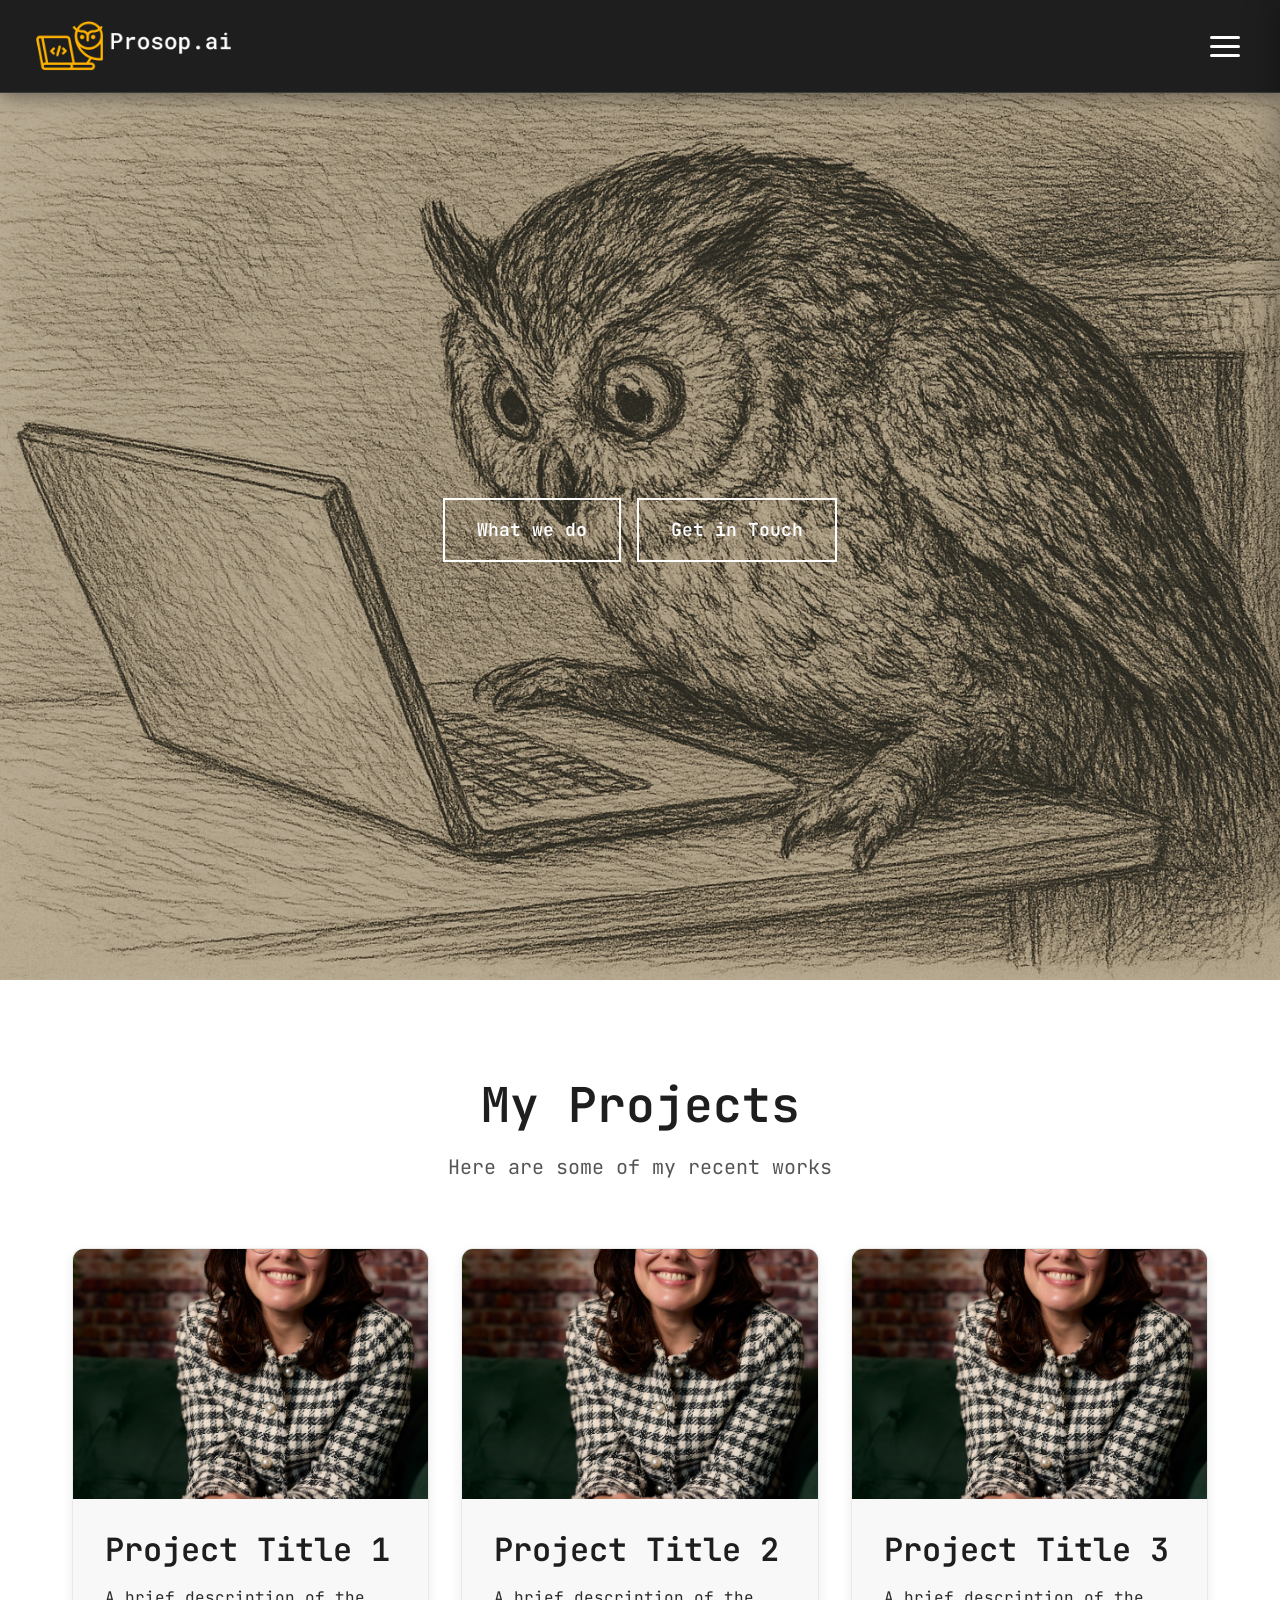
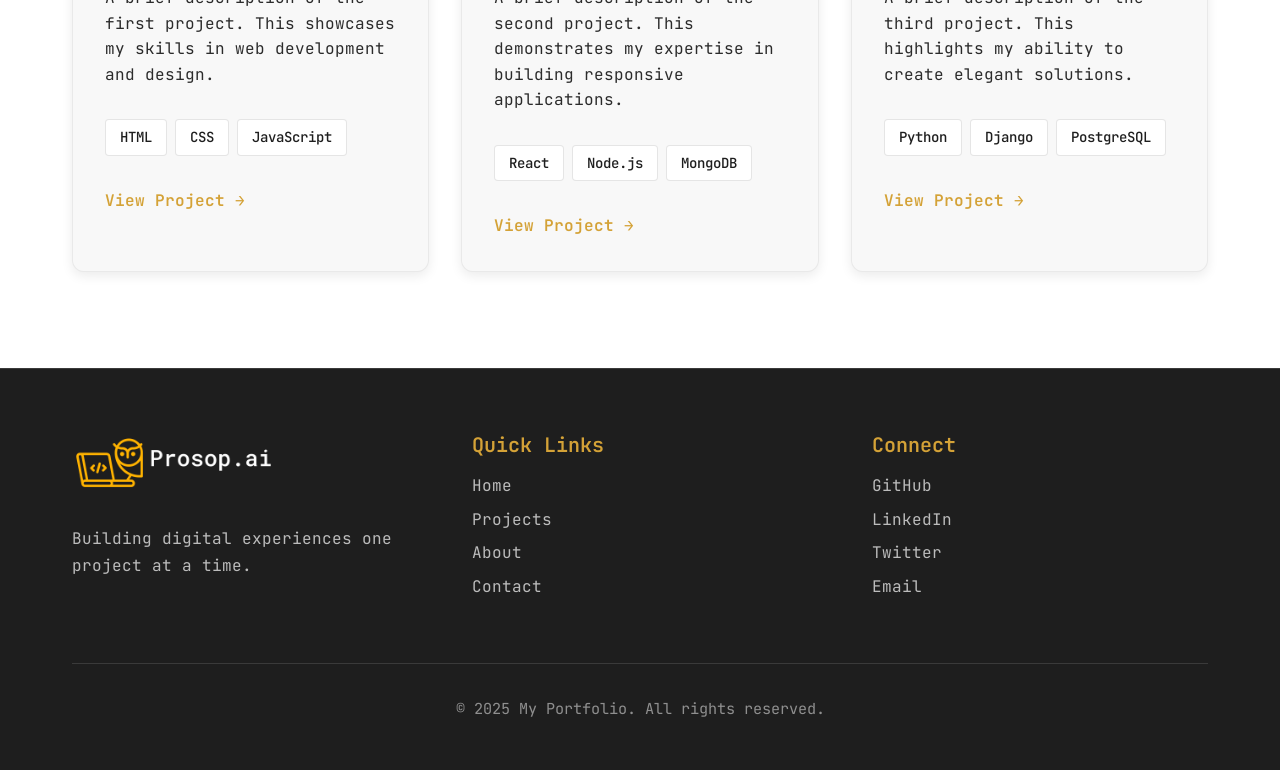
==== index.html @ fd3f1892 "website begins..." ====
<!DOCTYPE html>
<html lang="en">
<head>
    <meta charset="UTF-8">
    <meta name="viewport" content="width=device-width, initial-scale=1.0">
    <meta name="description" content="Portfolio Website">
    <title>My Portfolio</title>
    <link rel="preconnect" href="https://fonts.googleapis.com">
    <link rel="preconnect" href="https://fonts.gstatic.com" crossorigin>
    <link href="https://fonts.googleapis.com/css2?family=JetBrains+Mono:wght@400;500;600;700&display=swap" rel="stylesheet">
    <link rel="stylesheet" href="style.css">
    <link rel="icon" type="image/x-icon" href="images/Favicon Transparent.ico">
    <link rel="icon" type="image/png" href="images/Original Logo Symbol.png">
</head>
<body>
    <!-- Header with Logo and Menu Button -->
    <header class="header">
        <div class="logo">
            <a href="#home">
                <img src="images/cropped_transparent_logo_white_letters.png" alt="Prosop.ai Logo" style="height: 60px; width: auto;">
            </a>
        </div>
        <button class="menu-toggle" id="menuToggle" aria-label="Toggle menu">
            <span class="hamburger"></span>
            <span class="hamburger"></span>
            <span class="hamburger"></span>
        </button>
    </header>

    <!-- Slide-out Menu -->
    <nav class="slide-menu" id="slideMenu">
        <button class="menu-close" id="menuClose" aria-label="Close menu">&times;</button>
        <ul class="menu-links">
            <li><a href="#home">Home</a></li>
            <li><a href="#projects">Projects</a></li>
            <li><a href="#about">About</a></li>
            <li><a href="#contact">Contact</a></li>
        </ul>
    </nav>

    <!-- Menu Overlay -->
    <div class="menu-overlay" id="menuOverlay"></div>

    <!-- Hero Section -->
    <section id="home" class="hero">
        <div class="container">
            <div class="hero-buttons">
                <a href="#projects" class="btn btn-primary">What we do</a>
                <a href="#contact" class="btn btn-secondary">Get in Touch</a>
            </div>
        </div>
    </section>

    <!-- Projects Section -->
    <section id="projects" class="projects">
        <div class="container">
            <h2>My Projects</h2>
            <p class="section-description">Here are some of my recent works</p>
            
            <div class="projects-grid">
                <!-- Project Card 1 -->
                <div class="project-card">
                    <div class="project-image">
                        <img src="images/IMG_0006_2.png" alt="Project 1">
                    </div>
                    <div class="project-info">
                        <h3>Project Title 1</h3>
                        <p>A brief description of the first project. This showcases my skills in web development and design.</p>
                        <div class="project-tags">
                            <span class="tag">HTML</span>
                            <span class="tag">CSS</span>
                            <span class="tag">JavaScript</span>
                        </div>
                        <a href="#" class="project-link">View Project →</a>
                    </div>
                </div>

                <!-- Project Card 2 -->
                <div class="project-card">
                    <div class="project-image">
                        <img src="images/IMG_0006_2.png" alt="Project 2">
                    </div>
                    <div class="project-info">
                        <h3>Project Title 2</h3>
                        <p>A brief description of the second project. This demonstrates my expertise in building responsive applications.</p>
                        <div class="project-tags">
                            <span class="tag">React</span>
                            <span class="tag">Node.js</span>
                            <span class="tag">MongoDB</span>
                        </div>
                        <a href="#" class="project-link">View Project →</a>
                    </div>
                </div>

                <!-- Project Card 3 -->
                <div class="project-card">
                    <div class="project-image">
                        <img src="images/IMG_0006_2.png" alt="Project 3">
                    </div>
                    <div class="project-info">
                        <h3>Project Title 3</h3>
                        <p>A brief description of the third project. This highlights my ability to create elegant solutions.</p>
                        <div class="project-tags">
                            <span class="tag">Python</span>
                            <span class="tag">Django</span>
                            <span class="tag">PostgreSQL</span>
                        </div>
                        <a href="#" class="project-link">View Project →</a>
                    </div>
                </div>
            </div>
        </div>
    </section>

    <!-- Footer -->
    <footer class="footer">
        <div class="container">
            <div class="footer-content">
                <div class="footer-section">
                    <div class="footer-logo">
                        <img src="images/cropped_transparent_logo_white_letters.png" alt="Prosop.ai Logo" style="height: 60px; width: auto; margin-bottom: 1rem;">
                    </div>
                    <p>Building digital experiences one project at a time.</p>
                </div>
                <div class="footer-section">
                    <h4>Quick Links</h4>
                    <ul>
                        <li><a href="#home">Home</a></li>
                        <li><a href="#projects">Projects</a></li>
                        <li><a href="#about">About</a></li>
                        <li><a href="#contact">Contact</a></li>
                    </ul>
                </div>
                <div class="footer-section">
                    <h4>Connect</h4>
                    <ul class="social-links">
                        <li><a href="#">GitHub</a></li>
                        <li><a href="#">LinkedIn</a></li>
                        <li><a href="#">Twitter</a></li>
                        <li><a href="#">Email</a></li>
                    </ul>
                </div>
            </div>
            <div class="footer-bottom">
                <p>&copy; 2025 My Portfolio. All rights reserved.</p>
            </div>
        </div>
    </footer>

    <!-- JavaScript for Menu Toggle -->
    <script>
        const menuToggle = document.getElementById('menuToggle');
        const menuClose = document.getElementById('menuClose');
        const slideMenu = document.getElementById('slideMenu');
        const menuOverlay = document.getElementById('menuOverlay');
        const menuLinks = document.querySelectorAll('.menu-links a');

        function openMenu() {
            slideMenu.classList.add('active');
            menuOverlay.classList.add('active');
            document.body.style.overflow = 'hidden';
        }

        function closeMenu() {
            slideMenu.classList.remove('active');
            menuOverlay.classList.remove('active');
            document.body.style.overflow = '';
        }

        menuToggle.addEventListener('click', openMenu);
        menuClose.addEventListener('click', closeMenu);
        menuOverlay.addEventListener('click', closeMenu);

        // Close menu when clicking on a link
        menuLinks.forEach(link => {
            link.addEventListener('click', closeMenu);
        });

        // Close menu with Escape key
        document.addEventListener('keydown', (e) => {
            if (e.key === 'Escape' && slideMenu.classList.contains('active')) {
                closeMenu();
            }
        });
    </script>
</body>
</html>
---- style.css ----
/* ==========================================
   ROOT VARIABLES & RESET
   ========================================== */

:root {
    /* Color Palette */
    --charcoal: #2B2B2B;
    --charcoal-dark: #1E1E1E;
    --charcoal-light: #3A3A3A;
    --white: #FFFFFF;
    --off-white: #F8F8F8;
    --text-dark: #1A1A1A;
    --yellow-ochre: #D4A237;
    --yellow-ochre-dark: #B8892D;
    --yellow-ochre-light: #E6B84D;
    
    /* Typography */
    --font-primary: 'JetBrains Mono', monospace;
    --font-heading: 'JetBrains Mono', monospace;
    
    /* Spacing */
    --spacing-xs: 0.5rem;
    --spacing-sm: 1rem;
    --spacing-md: 2rem;
    --spacing-lg: 4rem;
    --spacing-xl: 6rem;
    
    /* Border Radius */
    --radius-sm: 4px;
    --radius-md: 8px;
    --radius-lg: 12px;
    
    /* Transitions */
    --transition-fast: 0.2s ease;
    --transition-smooth: 0.3s ease;
}

* {
    margin: 0;
    padding: 0;
    box-sizing: border-box;
}

html {
    scroll-behavior: smooth;
    font-size: 16px;
}

body {
    font-family: var(--font-primary);
    line-height: 1.6;
    color: var(--white);
    background-color: var(--charcoal);
    overflow-x: hidden;
}

/* ==========================================
   TYPOGRAPHY
   ========================================== */

h1, h2, h3, h4, h5, h6 {
    font-family: var(--font-heading);
    font-weight: 600;
    line-height: 1.2;
    margin-bottom: var(--spacing-sm);
}

h1 {
    font-size: clamp(2.5rem, 5vw, 4rem);
    font-weight: 700;
}

h2 {
    font-size: clamp(2rem, 4vw, 3rem);
    font-weight: 600;
}

h3 {
    font-size: clamp(1.5rem, 3vw, 2rem);
}

h4 {
    font-size: 1.25rem;
}

p {
    margin-bottom: var(--spacing-sm);
    font-size: 1.125rem;
    line-height: 1.7;
}

a {
    text-decoration: none;
    color: inherit;
    transition: var(--transition-fast);
}

ul {
    list-style: none;
}

img {
    max-width: 100%;
    height: auto;
    display: block;
}

/* ==========================================
   CONTAINER & LAYOUT
   ========================================== */

.container {
    max-width: 1200px;
    margin: 0 auto;
    padding: 0 var(--spacing-md);
}

/* ==========================================
   HEADER WITH LOGO AND MENU BUTTON
   ========================================== */

.header {
    position: fixed;
    top: 0;
    left: 0;
    right: 0;
    z-index: 1000;
    padding: var(--spacing-sm) var(--spacing-md);
    display: flex;
    justify-content: space-between;
    align-items: center;
    background-color: var(--charcoal-dark);
    backdrop-filter: blur(10px);
    box-shadow: 0 2px 20px rgba(0, 0, 0, 0.5);
    border-bottom: 1px solid var(--charcoal-light);
}

.header .logo {
    display: flex;
    align-items: center;
    z-index: 1001;
}

.header .logo img {
    display: block;
    transition: var(--transition-smooth);
}

.header .logo a:hover img {
    opacity: 0.8;
}

/* ==========================================
   HAMBURGER MENU BUTTON
   ========================================== */

.menu-toggle {
    background: none;
    border: none;
    cursor: pointer;
    padding: 0.5rem;
    z-index: 1001;
    display: flex;
    flex-direction: column;
    gap: 6px;
    transition: var(--transition-smooth);
}

.menu-toggle:hover {
    opacity: 0.7;
}

.hamburger {
    width: 30px;
    height: 3px;
    background-color: var(--white);
    border-radius: 2px;
    transition: var(--transition-smooth);
}

/* ==========================================
   SLIDE-OUT MENU
   ========================================== */

.slide-menu {
    position: fixed;
    top: 0;
    right: -350px;
    width: 350px;
    height: 100vh;
    background-color: var(--charcoal-dark);
    z-index: 2000;
    padding: var(--spacing-lg) var(--spacing-md);
    box-shadow: -5px 0 30px rgba(0, 0, 0, 0.3);
    transition: right 0.4s cubic-bezier(0.68, -0.55, 0.265, 1.55);
    overflow-y: auto;
}

.slide-menu.active {
    right: 0;
}

.menu-close {
    position: absolute;
    top: var(--spacing-sm);
    right: var(--spacing-sm);
    background: none;
    border: none;
    font-size: 3rem;
    color: var(--white);
    cursor: pointer;
    line-height: 1;
    padding: 0.5rem;
    transition: var(--transition-smooth);
}

.menu-close:hover {
    color: var(--yellow-ochre);
    transform: rotate(90deg);
}

.menu-links {
    margin-top: var(--spacing-xl);
    display: flex;
    flex-direction: column;
    gap: var(--spacing-sm);
}

.menu-links li {
    border-bottom: 1px solid var(--charcoal-light);
}

.menu-links li a {
    display: block;
    color: var(--white);
    font-size: 1.5rem;
    font-weight: 500;
    padding: var(--spacing-sm) 0;
    transition: var(--transition-smooth);
    position: relative;
    padding-left: 0;
}

.menu-links li a::before {
    content: '';
    position: absolute;
    left: 0;
    top: 50%;
    transform: translateY(-50%);
    width: 0;
    height: 2px;
    background-color: var(--yellow-ochre);
    transition: var(--transition-smooth);
}

.menu-links li a:hover {
    color: var(--yellow-ochre);
    padding-left: var(--spacing-md);
}

.menu-links li a:hover::before {
    width: var(--spacing-sm);
}

/* ==========================================
   MENU OVERLAY
   ========================================== */

.menu-overlay {
    position: fixed;
    top: 0;
    left: 0;
    width: 100%;
    height: 100%;
    background-color: rgba(0, 0, 0, 0.7);
    z-index: 1500;
    opacity: 0;
    visibility: hidden;
    transition: opacity 0.3s ease, visibility 0.3s ease;
}

.menu-overlay.active {
    opacity: 1;
    visibility: visible;
}

/* ==========================================
   HERO SECTION - WITH OWL BACKGROUND
   ========================================== */

.hero {
    min-height: 100vh;
    display: flex;
    align-items: center;
    justify-content: center;
    background-color: #f5f5f5;
    background-image: url('images/Owl_by_laptop.png');
    background-size: cover;
    background-position: center;
    background-repeat: no-repeat;
    padding: var(--spacing-xl) 0;
    margin-top: 80px;
    position: relative;
}

.hero::before {
    content: '';
    position: absolute;
    top: 0;
    left: 0;
    right: 0;
    bottom: 0;
    background: rgba(0, 0, 0, 0.2);
    pointer-events: none;
}

.hero-buttons {
    display: flex;
    gap: var(--spacing-sm);
    justify-content: center;
    flex-wrap: wrap;
    position: relative;
    z-index: 1;
    animation: fadeInUp 0.8s ease-out 0.4s backwards;
}

/* ==========================================
   BUTTONS
   ========================================== */

.btn {
    display: inline-block;
    padding: 1rem 2rem;
    font-size: 1.125rem;
    font-weight: 600;
    border-radius: 0;
    transition: var(--transition-smooth);
    cursor: pointer;
    border: 2px solid transparent;
    text-align: center;
}

.btn-primary {
    background-color: transparent;
    color: var(--white);
    border-color: var(--white);
}

.btn-primary:hover {
    background-color: var(--white);
    color: var(--charcoal-dark);
    transform: translateY(-2px);
    box-shadow: 0 8px 20px rgba(255, 255, 255, 0.2);
}

.btn-secondary {
    background-color: transparent;
    color: var(--white);
    border-color: var(--white);
}

.btn-secondary:hover {
    background-color: var(--white);
    color: var(--charcoal-dark);
    transform: translateY(-2px);
    box-shadow: 0 8px 20px rgba(255, 255, 255, 0.2);
}

/* ==========================================
   PROJECTS SECTION - WHITE THEME
   ========================================== */

.projects {
    background-color: var(--white);
    padding: var(--spacing-xl) 0;
    color: var(--text-dark);
}

.projects h2 {
    text-align: center;
    color: var(--charcoal-dark);
    margin-bottom: var(--spacing-sm);
}

.section-description {
    text-align: center;
    color: var(--charcoal);
    font-size: 1.25rem;
    margin-bottom: var(--spacing-lg);
    opacity: 0.8;
}

.projects-grid {
    display: grid;
    grid-template-columns: repeat(auto-fit, minmax(320px, 1fr));
    gap: var(--spacing-md);
    margin-top: var(--spacing-lg);
}

.project-card {
    background-color: var(--off-white);
    border-radius: var(--radius-lg);
    overflow: hidden;
    transition: var(--transition-smooth);
    border: 1px solid rgba(0, 0, 0, 0.06);
    box-shadow: 0 4px 12px rgba(0, 0, 0, 0.08);
}

.project-card:hover {
    transform: translateY(-8px);
    box-shadow: 0 12px 30px rgba(0, 0, 0, 0.15);
    border-color: var(--yellow-ochre);
}

.project-image {
    width: 100%;
    height: 250px;
    overflow: hidden;
    background-color: var(--charcoal-light);
    position: relative;
}

.project-image img {
    width: 100%;
    height: 100%;
    object-fit: cover;
    transition: var(--transition-smooth);
}

.project-card:hover .project-image img {
    transform: scale(1.05);
}

.project-info {
    padding: var(--spacing-md);
}

.project-info h3 {
    color: var(--charcoal-dark);
    margin-bottom: var(--spacing-sm);
}

.project-info p {
    color: var(--charcoal);
    font-size: 1rem;
    line-height: 1.6;
    margin-bottom: var(--spacing-md);
}

.project-tags {
    display: flex;
    flex-wrap: wrap;
    gap: var(--spacing-xs);
    margin-bottom: var(--spacing-md);
}

.tag {
    background-color: var(--white);
    color: var(--charcoal-dark);
    padding: 0.375rem 0.875rem;
    border-radius: var(--radius-sm);
    font-size: 0.875rem;
    font-weight: 500;
    border: 1px solid rgba(0, 0, 0, 0.1);
    transition: var(--transition-fast);
}

.tag:hover {
    background-color: var(--yellow-ochre);
    color: var(--white);
    border-color: var(--yellow-ochre);
}

.project-link {
    color: var(--yellow-ochre);
    font-weight: 600;
    font-size: 1rem;
    transition: var(--transition-fast);
    display: inline-block;
}

.project-link:hover {
    color: var(--yellow-ochre-dark);
    transform: translateX(4px);
}

/* ==========================================
   FOOTER - DARK THEME
   ========================================== */

.footer {
    background-color: var(--charcoal-dark);
    color: var(--white);
    padding: var(--spacing-lg) 0 var(--spacing-md);
    border-top: 1px solid var(--charcoal-light);
}

.footer-content {
    display: grid;
    grid-template-columns: repeat(auto-fit, minmax(250px, 1fr));
    gap: var(--spacing-lg);
    margin-bottom: var(--spacing-lg);
}

.footer-section h4 {
    color: var(--yellow-ochre);
    margin-bottom: var(--spacing-sm);
    font-size: 1.25rem;
}

.footer-section p {
    color: rgba(255, 255, 255, 0.7);
    font-size: 1rem;
}

.footer-section ul {
    display: flex;
    flex-direction: column;
    gap: var(--spacing-xs);
}

.footer-section ul li a {
    color: rgba(255, 255, 255, 0.7);
    transition: var(--transition-fast);
    display: inline-block;
}

.footer-section ul li a:hover {
    color: var(--yellow-ochre);
    transform: translateX(4px);
}

.social-links {
    display: flex;
    flex-direction: row;
    gap: var(--spacing-sm);
}

.footer-bottom {
    text-align: center;
    padding-top: var(--spacing-md);
    border-top: 1px solid var(--charcoal-light);
}

.footer-bottom p {
    color: rgba(255, 255, 255, 0.5);
    font-size: 0.95rem;
}

/* ==========================================
   ANIMATIONS
   ========================================== */

@keyframes fadeInUp {
    from {
        opacity: 0;
        transform: translateY(30px);
    }
    to {
        opacity: 1;
        transform: translateY(0);
    }
}

/* ==========================================
   RESPONSIVE DESIGN
   ========================================== */

@media (max-width: 768px) {
    :root {
        --spacing-lg: 3rem;
        --spacing-xl: 4rem;
    }
    
    .header .logo img {
        height: 50px !important;
    }
    
    .slide-menu {
        width: 280px;
        right: -280px;
    }
    
    .menu-links li a {
        font-size: 1.25rem;
    }
    
    .hero {
        margin-top: 80px;
        min-height: calc(100vh - 80px);
        background-size: cover;
    }
    
    .hero-buttons {
        flex-direction: column;
        align-items: center;
    }
    
    .btn {
        width: 100%;
        max-width: 300px;
    }
    
    .projects-grid {
        grid-template-columns: 1fr;
    }
    
    .footer-content {
        grid-template-columns: 1fr;
        text-align: center;
    }
    
    .footer-section ul {
        align-items: center;
    }
    
    .social-links {
        justify-content: center;
    }
}

@media (max-width: 480px) {
    html {
        font-size: 14px;
    }
    
    .container {
        padding: 0 var(--spacing-sm);
    }

    .header .logo img {
        height: 45px !important;
    }

    .slide-menu {
        width: 100%;
        right: -100%;
    }
    
    .project-image {
        height: 200px;
    }
}

/* ==========================================
   UTILITY CLASSES
   ========================================== */

/* Dark Background Sections */
.dark-section {
    background-color: var(--charcoal);
    color: var(--white);
}

/* Light Background Sections */
.light-section {
    background-color: var(--white);
    color: var(--text-dark);
}

/* Accent Text */
.accent-text {
    color: var(--yellow-ochre);
}

/* Logo Styling Helper Classes */
.logo-dark-bg {
    /* Use with: images/Transparent Logo_light_grey_letters.png */
    filter: brightness(1);
}

.logo-light-bg {
    /* Use with: images/Transparent Logo_black_letters.png */
    filter: brightness(1);
}

/* Footer Logo Styling */
.footer-logo {
    display: flex;
    justify-content: flex-start;
    margin-bottom: var(--spacing-sm);
}

.footer-logo img {
    transition: var(--transition-smooth);
}

.footer-logo img:hover {
    opacity: 0.8;
}

/* Hero Logo Styling */
.hero-logo {
    display: flex;
    justify-content: center;
    animation: fadeInDown 1s ease-out;
}

@keyframes fadeInDown {
    from {
        opacity: 0;
        transform: translateY(-20px);
    }
    to {
        opacity: 1;
        transform: translateY(0);
    }
}
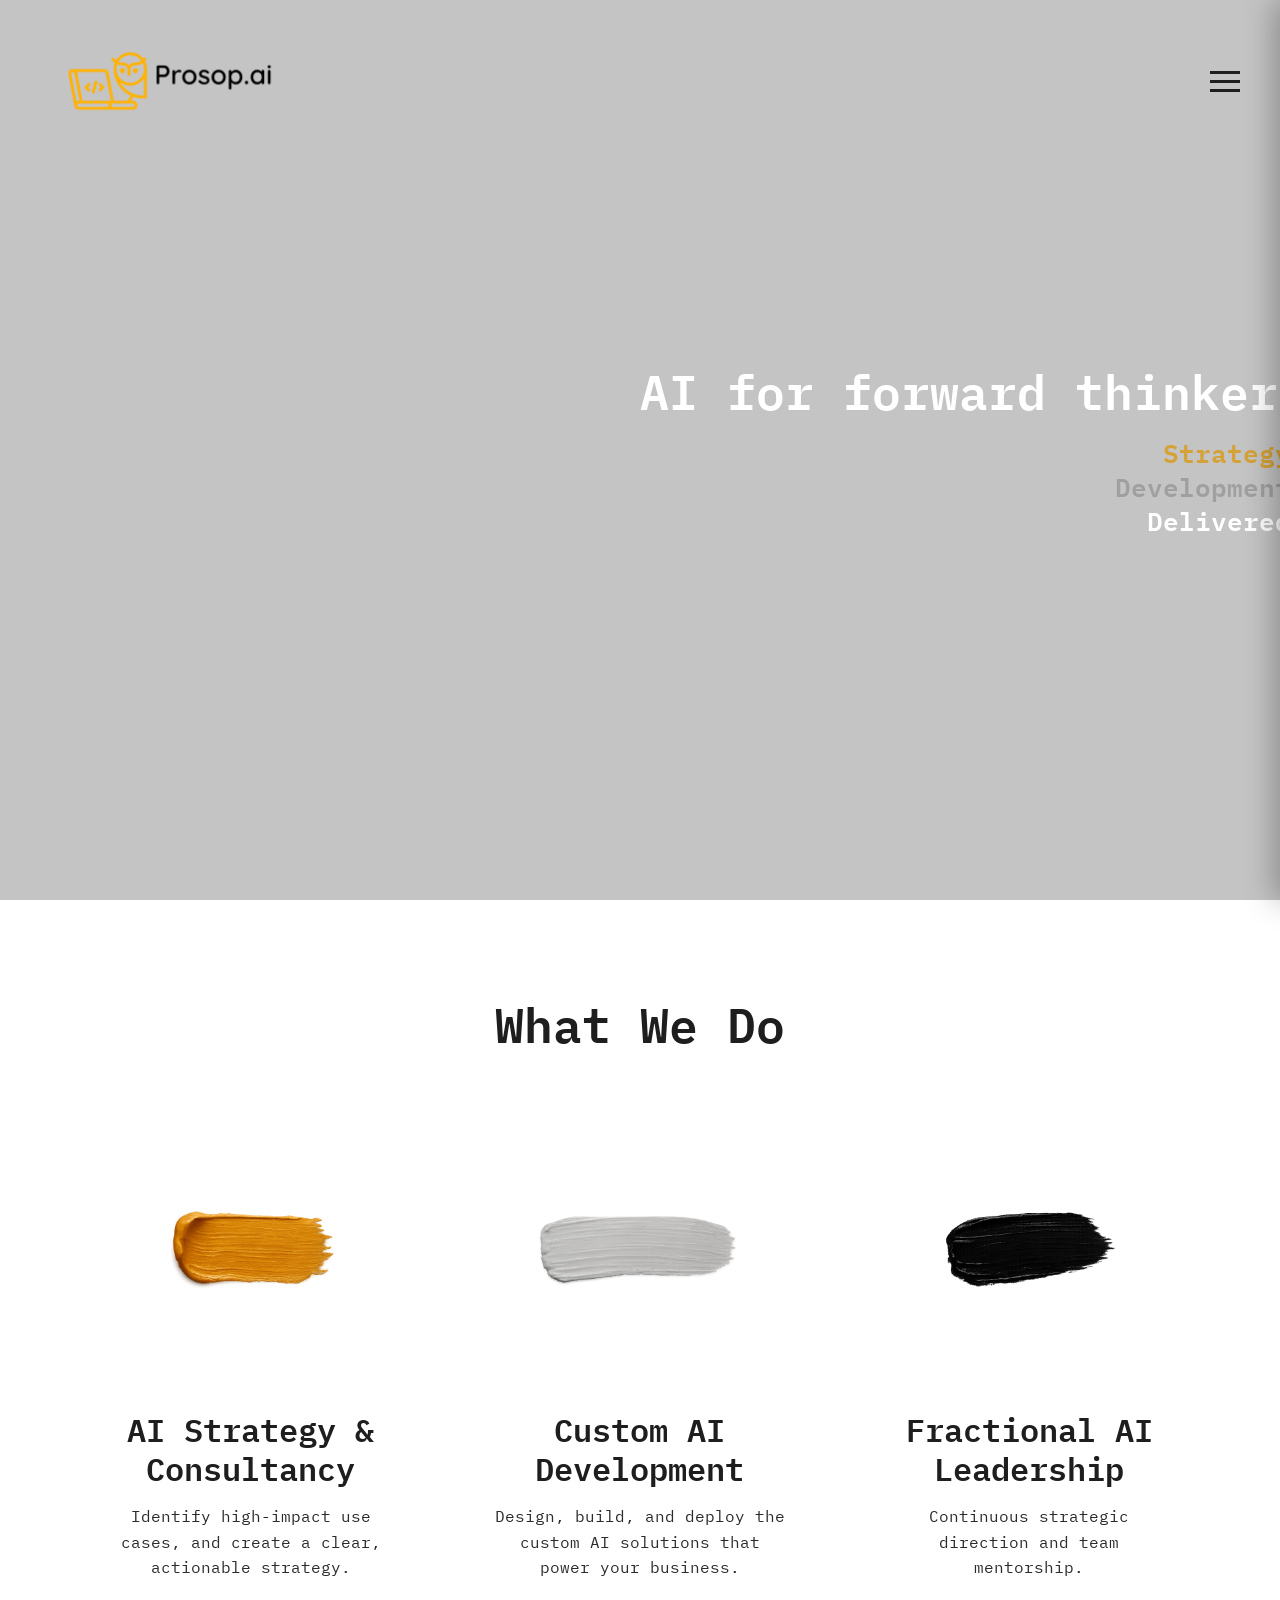
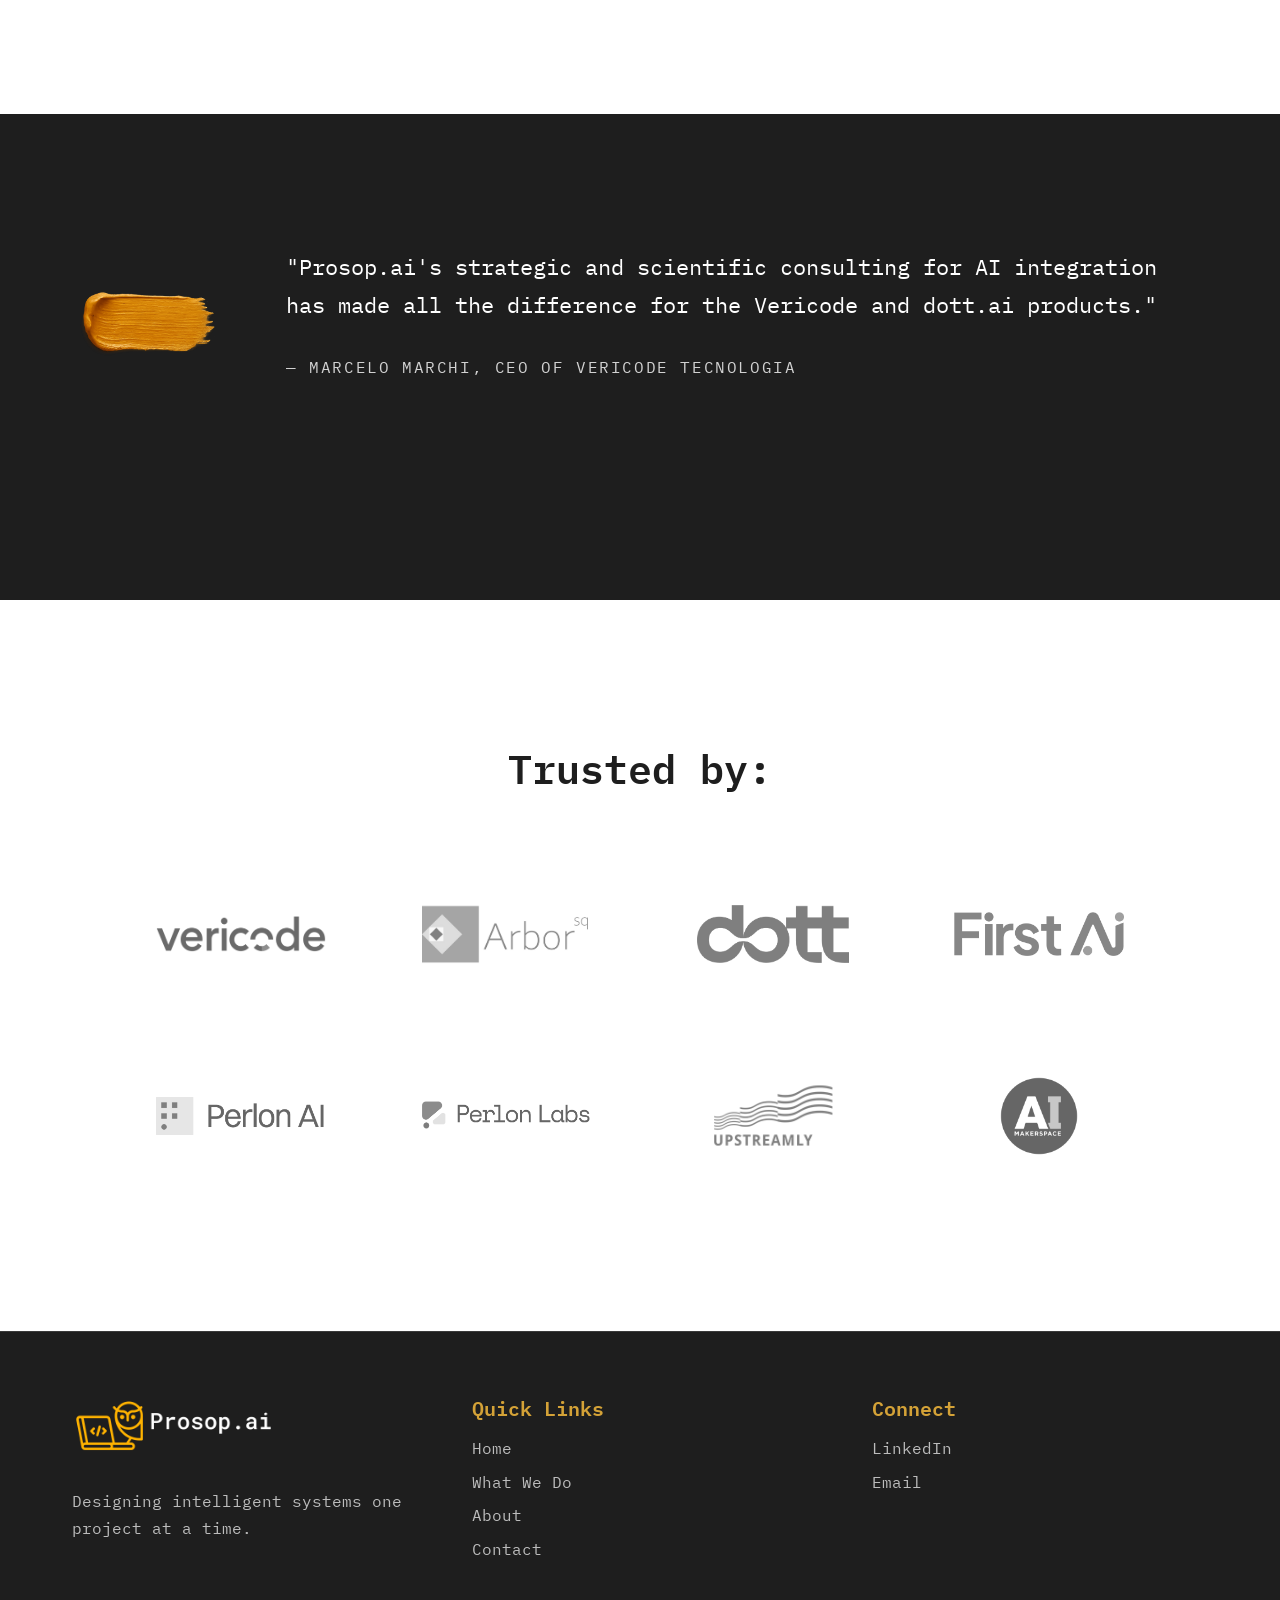
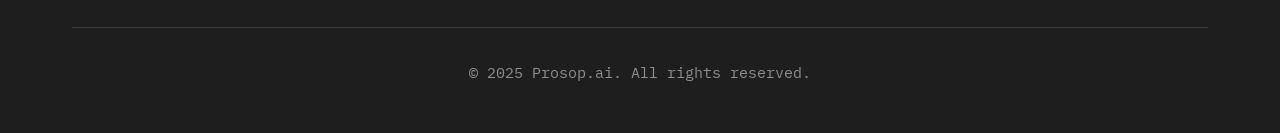
==== commit 2e10ba2a: "initial version" ====
--- a/index.html
+++ b/index.html
@@ -3,11 +3,11 @@
 <head>
     <meta charset="UTF-8">
     <meta name="viewport" content="width=device-width, initial-scale=1.0">
-    <meta name="description" content="Portfolio Website">
-    <title>My Portfolio</title>
+    <meta name="description" content="Prosop.ai - AI Strategy, Custom Development & Fractional Leadership for Forward-Thinking Businesses">
+    <title>Prosop.ai - AI Consultancy & Custom Development</title>
     <link rel="preconnect" href="https://fonts.googleapis.com">
     <link rel="preconnect" href="https://fonts.gstatic.com" crossorigin>
-    <link href="https://fonts.googleapis.com/css2?family=JetBrains+Mono:wght@400;500;600;700&display=swap" rel="stylesheet">
+    <link href="https://fonts.googleapis.com/css2?family=IBM+Plex+Mono:wght@400;500;600;700&display=swap" rel="stylesheet">
     <link rel="stylesheet" href="style.css">
     <link rel="icon" type="image/x-icon" href="images/Favicon Transparent.ico">
     <link rel="icon" type="image/png" href="images/Original Logo Symbol.png">
@@ -17,7 +17,7 @@
     <header class="header">
         <div class="logo">
             <a href="#home">
-                <img src="images/cropped_transparent_logo_white_letters.png" alt="Prosop.ai Logo" style="height: 60px; width: auto;">
+                <img src="images/Transparent Logo_black_letters.png" alt="Prosop.ai Logo" style="height: 130px; width: auto;">
             </a>
         </div>
         <button class="menu-toggle" id="menuToggle" aria-label="Toggle menu">
@@ -32,8 +32,8 @@
         <button class="menu-close" id="menuClose" aria-label="Close menu">&times;</button>
         <ul class="menu-links">
             <li><a href="#home">Home</a></li>
-            <li><a href="#projects">Projects</a></li>
-            <li><a href="#about">About</a></li>
+            <li><a href="#projects">What We Do</a></li>
+            <li><a href="about.html">About</a></li>
             <li><a href="#contact">Contact</a></li>
         </ul>
     </nav>
@@ -43,10 +43,14 @@
 
     <!-- Hero Section -->
     <section id="home" class="hero">
-        <div class="container">
-            <div class="hero-buttons">
-                <a href="#projects" class="btn btn-primary">What we do</a>
-                <a href="#contact" class="btn btn-secondary">Get in Touch</a>
+        <video class="hero-video" autoplay muted loop playsinline>
+            <source src="images/Owl_Programs_on_Laptop_Flies_Away_cropped.mp4" type="video/mp4">
+            Your browser does not support the video tag.
+        </video>
+        <div class="container">
+            <div class="hero-value-prop">
+                <h1>AI for forward thinkers</h1>
+                <p class="hero-subtitle"><span class="subtitle-strategy">Strategy.</span> <span class="subtitle-development">Development.</span> <span class="subtitle-delivered">Delivered.</span></p>
             </div>
         </div>
     </section>
@@ -54,59 +58,86 @@
     <!-- Projects Section -->
     <section id="projects" class="projects">
         <div class="container">
-            <h2>My Projects</h2>
-            <p class="section-description">Here are some of my recent works</p>
+            <h2>What We Do</h2>
             
             <div class="projects-grid">
-                <!-- Project Card 1 -->
-                <div class="project-card">
+                <!-- Project Item 1 -->
+                <a href="strategy.html" class="project-item">
                     <div class="project-image">
-                        <img src="images/IMG_0006_2.png" alt="Project 1">
+                        <img src="images/yellow_ochre.png" alt="AI Consultancy">
                     </div>
                     <div class="project-info">
-                        <h3>Project Title 1</h3>
-                        <p>A brief description of the first project. This showcases my skills in web development and design.</p>
-                        <div class="project-tags">
-                            <span class="tag">HTML</span>
-                            <span class="tag">CSS</span>
-                            <span class="tag">JavaScript</span>
-                        </div>
-                        <a href="#" class="project-link">View Project →</a>
-                    </div>
-                </div>
-
-                <!-- Project Card 2 -->
-                <div class="project-card">
+                        <h3>AI Strategy & Consultancy</h3>
+                        <p>Identify high-impact use cases, and create a clear, actionable strategy.</p>
+                    </div>
+                </a>
+
+                <!-- Project Item 2 -->
+                <a href="#" class="project-item">
                     <div class="project-image">
-                        <img src="images/IMG_0006_2.png" alt="Project 2">
+                        <img src="images/grey.png" alt="AI Development">
                     </div>
                     <div class="project-info">
-                        <h3>Project Title 2</h3>
-                        <p>A brief description of the second project. This demonstrates my expertise in building responsive applications.</p>
-                        <div class="project-tags">
-                            <span class="tag">React</span>
-                            <span class="tag">Node.js</span>
-                            <span class="tag">MongoDB</span>
-                        </div>
-                        <a href="#" class="project-link">View Project →</a>
-                    </div>
-                </div>
-
-                <!-- Project Card 3 -->
-                <div class="project-card">
+                        <h3>Custom AI Development</h3>
+                        <p>Design, build, and deploy the custom AI solutions that power your business.</p>
+                    </div>
+                </a>
+
+                <!-- Project Item 3 -->
+                <a href="#" class="project-item">
                     <div class="project-image">
-                        <img src="images/IMG_0006_2.png" alt="Project 3">
+                        <img src="images/black.png" alt="AI Leadership">
                     </div>
                     <div class="project-info">
-                        <h3>Project Title 3</h3>
-                        <p>A brief description of the third project. This highlights my ability to create elegant solutions.</p>
-                        <div class="project-tags">
-                            <span class="tag">Python</span>
-                            <span class="tag">Django</span>
-                            <span class="tag">PostgreSQL</span>
-                        </div>
-                        <a href="#" class="project-link">View Project →</a>
-                    </div>
+                        <h3>Fractional AI Leadership</h3>
+                        <p>Continuous strategic direction and team mentorship.</p>
+                    </div>
+                </a>
+
+            </div>
+        </div>
+    </section>
+
+    <!-- Testimonial Section -->
+    <section id="testimonial" class="testimonial">
+        <div class="container">
+            <blockquote class="testimonial-quote">
+                <div class="testimonial-content">
+                    <p>"Prosop.ai's strategic and scientific consulting for AI integration has made all the difference for the Vericode and dott.ai products."</p>
+                    <cite class="testimonial-author">— Marcelo Marchi, CEO of Vericode Tecnologia</cite>
+                </div>
+            </blockquote>
+        </div>
+    </section>
+
+    <!-- Trusted By Section -->
+    <section id="trusted-by" class="trusted-by">
+        <div class="container">
+            <h2>Trusted by:</h2>
+            <div class="trusted-logos">
+                <div class="logo-item">
+                    <img src="images/logo_vericode.png" alt="Vericode">
+                </div>
+                <div class="logo-item">
+                    <img src="images/logo_arborsquare.jpg" alt="Arbor Square">
+                </div>
+                <div class="logo-item">
+                    <img src="images/logo_dott.png" alt="Dott">
+                </div>
+                <div class="logo-item">
+                    <img src="images/logo_firstai.png" alt="First AI">
+                </div>
+                <div class="logo-item">
+                    <img src="images/logo_perlonai.png" alt="Perlon AI">
+                </div>
+                <div class="logo-item">
+                    <img src="images/logo_perlonlabs.png" alt="Perlon Labs">
+                </div>
+                <div class="logo-item">
+                    <img src="images/logo_upstreamly.png" alt="Upstreamly">
+                </div>
+                <div class="logo-item">
+                    <img src="images/logo_aimakerspace.png" alt="AI Makerspace">
                 </div>
             </div>
         </div>
@@ -120,29 +151,27 @@
                     <div class="footer-logo">
                         <img src="images/cropped_transparent_logo_white_letters.png" alt="Prosop.ai Logo" style="height: 60px; width: auto; margin-bottom: 1rem;">
                     </div>
-                    <p>Building digital experiences one project at a time.</p>
+                    <p>Designing intelligent systems one project at a time.</p>
                 </div>
                 <div class="footer-section">
                     <h4>Quick Links</h4>
                     <ul>
                         <li><a href="#home">Home</a></li>
-                        <li><a href="#projects">Projects</a></li>
-                        <li><a href="#about">About</a></li>
+                        <li><a href="#projects">What We Do</a></li>
+                        <li><a href="about.html">About</a></li>
                         <li><a href="#contact">Contact</a></li>
                     </ul>
                 </div>
                 <div class="footer-section">
                     <h4>Connect</h4>
                     <ul class="social-links">
-                        <li><a href="#">GitHub</a></li>
                         <li><a href="#">LinkedIn</a></li>
-                        <li><a href="#">Twitter</a></li>
                         <li><a href="#">Email</a></li>
                     </ul>
                 </div>
             </div>
             <div class="footer-bottom">
-                <p>&copy; 2025 My Portfolio. All rights reserved.</p>
+                <p>&copy; 2025 Prosop.ai. All rights reserved.</p>
             </div>
         </div>
     </footer>
--- a/style.css
+++ b/style.css
@@ -15,8 +15,8 @@
     --yellow-ochre-light: #E6B84D;
     
     /* Typography */
-    --font-primary: 'JetBrains Mono', monospace;
-    --font-heading: 'JetBrains Mono', monospace;
+    --font-primary: 'IBM Plex Mono', monospace;
+    --font-heading: 'IBM Plex Mono', monospace;
     
     /* Spacing */
     --spacing-xs: 0.5rem;
@@ -129,10 +129,7 @@
     display: flex;
     justify-content: space-between;
     align-items: center;
-    background-color: var(--charcoal-dark);
-    backdrop-filter: blur(10px);
-    box-shadow: 0 2px 20px rgba(0, 0, 0, 0.5);
-    border-bottom: 1px solid var(--charcoal-light);
+    background-color: transparent;
 }
 
 .header .logo {
@@ -173,8 +170,8 @@
 .hamburger {
     width: 30px;
     height: 3px;
-    background-color: var(--white);
-    border-radius: 2px;
+    background-color: var(--charcoal-dark);
+    border-radius: 0;
     transition: var(--transition-smooth);
 }
 
@@ -285,7 +282,7 @@
 }
 
 /* ==========================================
-   HERO SECTION - WITH OWL BACKGROUND
+   HERO SECTION - WITH OWL VIDEO BACKGROUND
    ========================================== */
 
 .hero {
@@ -294,13 +291,50 @@
     align-items: center;
     justify-content: center;
     background-color: #f5f5f5;
-    background-image: url('images/Owl_by_laptop.png');
-    background-size: cover;
-    background-position: center;
-    background-repeat: no-repeat;
     padding: var(--spacing-xl) 0;
-    margin-top: 80px;
+    margin-top: 0;
     position: relative;
+    overflow: hidden;
+}
+
+.hero-video {
+    position: absolute;
+    top: 50%;
+    left: 50%;
+    min-width: 100%;
+    min-height: 100%;
+    width: auto;
+    height: auto;
+    transform: translate(-50%, -50%);
+    z-index: 0;
+    object-fit: cover;
+}
+
+/* Cropped Video Hero Variant - For Strategy Page */
+.hero-cropped {
+    min-height: 60vh;
+}
+
+.hero-video-wrapper {
+    position: absolute;
+    top: 0;
+    left: 0;
+    width: 100%;
+    height: 100%;
+    overflow: hidden;
+}
+
+.hero-video-cropped {
+    position: absolute;
+    top: 50%;
+    left: 50%;
+    min-width: 100%;
+    min-height: 166.67%; /* 100% / 0.6 to compensate for showing only 60% */
+    width: auto;
+    height: auto;
+    transform: translate(-50%, -50%);
+    z-index: 0;
+    object-fit: cover;
 }
 
 .hero::before {
@@ -312,6 +346,12 @@
     bottom: 0;
     background: rgba(0, 0, 0, 0.2);
     pointer-events: none;
+    z-index: 1;
+}
+
+.hero .container {
+    position: relative;
+    z-index: 2;
 }
 
 .hero-buttons {
@@ -324,6 +364,42 @@
     animation: fadeInUp 0.8s ease-out 0.4s backwards;
 }
 
+.hero-value-prop {
+    display: flex;
+    flex-direction: column;
+    gap: var(--spacing-sm);
+    justify-content: center;
+    align-items: flex-end;
+    position: relative;
+    z-index: 1;
+    animation: fadeInUp 0.8s ease-out 0.4s backwards;
+    margin-left: 50%;
+    max-width: 900px;
+    width: 100%;
+}
+
+.hero-value-prop h1 {
+    font-family: var(--font-primary);
+    color: var(--white);
+    font-weight: 600;
+    font-size: clamp(2rem, 4vw, 3rem);
+    margin-bottom: 0;
+    text-align: right;
+    white-space: nowrap;
+}
+
+.hero-value-prop .hero-subtitle {
+    font-family: var(--font-primary);
+    color: var(--white);
+    font-weight: 600;
+    font-size: clamp(1.125rem, 2.25vw, 1.625rem);
+    margin-bottom: 0;
+    text-align: right;
+    white-space: normal;
+    max-width: 230px;
+    line-height: 1.3;
+}
+
 /* ==========================================
    BUTTONS
    ========================================== */
@@ -382,6 +458,15 @@
     margin-bottom: var(--spacing-sm);
 }
 
+.section-subtitle {
+    text-align: center;
+    color: var(--charcoal-medium);
+    font-size: 1.2rem;
+    margin-top: 0;
+    margin-bottom: 7.2rem;
+    font-weight: 400;
+}
+
 .section-description {
     text-align: center;
     color: var(--charcoal);
@@ -397,42 +482,48 @@
     margin-top: var(--spacing-lg);
 }
 
-.project-card {
-    background-color: var(--off-white);
-    border-radius: var(--radius-lg);
+.project-item {
+    background-color: transparent;
     overflow: hidden;
     transition: var(--transition-smooth);
-    border: 1px solid rgba(0, 0, 0, 0.06);
-    box-shadow: 0 4px 12px rgba(0, 0, 0, 0.08);
-}
-
-.project-card:hover {
+    aspect-ratio: 1 / 1.4;
+    display: flex;
+    flex-direction: column;
+    cursor: pointer;
+    text-decoration: none;
+}
+
+.project-item:hover {
     transform: translateY(-8px);
-    box-shadow: 0 12px 30px rgba(0, 0, 0, 0.15);
-    border-color: var(--yellow-ochre);
 }
 
 .project-image {
     width: 100%;
-    height: 250px;
+    flex: 1.5;
     overflow: hidden;
-    background-color: var(--charcoal-light);
+    background-color: transparent;
     position: relative;
 }
 
 .project-image img {
     width: 100%;
     height: 100%;
-    object-fit: cover;
-    transition: var(--transition-smooth);
-}
-
-.project-card:hover .project-image img {
-    transform: scale(1.05);
+    object-fit: contain;
+    transform: scale(0.7);
+    transition: var(--transition-smooth);
+}
+
+.project-item:hover .project-image img {
+    transform: scale(0.75);
+    opacity: 0.9;
 }
 
 .project-info {
     padding: var(--spacing-md);
+    flex: 1;
+    display: flex;
+    flex-direction: column;
+    text-align: center;
 }
 
 .project-info h3 {
@@ -444,44 +535,271 @@
     color: var(--charcoal);
     font-size: 1rem;
     line-height: 1.6;
+    margin-bottom: 0;
+}
+
+/* ==========================================
+   VALUES SECTION - WITHIN PROJECTS
+   ========================================== */
+
+.values-section {
+    margin-top: var(--spacing-xl);
+    padding-top: var(--spacing-xl);
+    border-top: 2px solid rgba(43, 43, 43, 0.1);
+}
+
+.values-title {
+    text-align: center;
+    color: var(--charcoal-dark);
+    font-size: clamp(1.75rem, 3.5vw, 2.5rem);
+    margin-bottom: var(--spacing-lg);
+    font-weight: 600;
+}
+
+.values-grid {
+    display: grid;
+    grid-template-columns: repeat(auto-fit, minmax(280px, 1fr));
+    gap: var(--spacing-lg);
+    margin-top: var(--spacing-md);
+}
+
+.value-item {
+    display: flex;
+    flex-direction: column;
+    align-items: center;
+    text-align: center;
+    padding: var(--spacing-md);
+    transition: var(--transition-smooth);
+}
+
+.value-icon {
+    width: 80px;
+    height: 80px;
+    display: flex;
+    align-items: center;
+    justify-content: center;
     margin-bottom: var(--spacing-md);
-}
-
-.project-tags {
-    display: flex;
-    flex-wrap: wrap;
-    gap: var(--spacing-xs);
+    transition: var(--transition-smooth);
+}
+
+.value-icon svg {
+    width: 100%;
+    height: 100%;
+}
+
+.value-item:hover .value-icon {
+    transform: translateY(-5px);
+}
+
+.value-heading {
+    color: var(--charcoal-dark);
+    font-size: 1.375rem;
+    margin-bottom: var(--spacing-sm);
+    font-weight: 600;
+}
+
+.value-description {
+    color: var(--charcoal);
+    font-size: 1rem;
+    line-height: 1.7;
+    max-width: 400px;
+    margin: 0;
+}
+
+/* ==========================================
+   TESTIMONIAL SECTION - BLACK THEME
+   ========================================== */
+
+.testimonial {
+    background-color: var(--charcoal-dark);
+    padding: calc(var(--spacing-xl) * 1.4) 0 calc(var(--spacing-xl) * 2.1) 0;
+    color: var(--white);
+    position: relative;
+}
+
+.testimonial-quote {
+    max-width: 1200px;
+    margin: 0 auto;
+    text-align: left;
+    display: flex;
+    gap: var(--spacing-lg);
+    align-items: flex-start;
+}
+
+.testimonial-quote::before {
+    content: '';
+    flex-shrink: 0;
+    width: 150px;
+    height: 150px;
+    background-image: url('images/yellow_ochre.png');
+    background-size: cover;
+    background-position: center;
+    background-repeat: no-repeat;
+}
+
+.testimonial-content {
+    flex: 1;
+}
+
+.testimonial-quote p {
+    color: var(--white);
+    font-size: clamp(1.125rem, 2vw, 1.375rem);
+    line-height: 1.7;
+    font-weight: 400;
+    font-style: normal;
     margin-bottom: var(--spacing-md);
-}
-
-.tag {
+    position: relative;
+}
+
+.testimonial-author {
+    display: block;
+    color: var(--white);
+    font-size: 1rem;
+    font-weight: 400;
+    font-style: normal;
+    margin-top: var(--spacing-md);
+    text-transform: uppercase;
+    letter-spacing: 0.1em;
+    opacity: 0.8;
+}
+
+/* ==========================================
+   TRUSTED BY SECTION - WHITE THEME
+   ========================================== */
+
+.trusted-by {
     background-color: var(--white);
+    padding: calc(var(--spacing-xl) * 1.5) 0;
+    color: var(--text-dark);
+}
+
+.trusted-by h2 {
+    text-align: center;
     color: var(--charcoal-dark);
-    padding: 0.375rem 0.875rem;
-    border-radius: var(--radius-sm);
-    font-size: 0.875rem;
-    font-weight: 500;
-    border: 1px solid rgba(0, 0, 0, 0.1);
-    transition: var(--transition-fast);
-}
-
-.tag:hover {
-    background-color: var(--yellow-ochre);
-    color: var(--white);
-    border-color: var(--yellow-ochre);
-}
-
-.project-link {
-    color: var(--yellow-ochre);
-    font-weight: 600;
-    font-size: 1rem;
-    transition: var(--transition-fast);
-    display: inline-block;
-}
-
-.project-link:hover {
-    color: var(--yellow-ochre-dark);
-    transform: translateX(4px);
+    margin-bottom: calc(var(--spacing-lg) * 1.5);
+    font-size: clamp(1.75rem, 3.5vw, 2.5rem);
+}
+
+.trusted-logos {
+    display: grid;
+    grid-template-columns: repeat(4, 1fr);
+    gap: var(--spacing-lg);
+    align-items: center;
+    justify-items: center;
+    max-width: 1000px;
+    margin: 0 auto;
+}
+
+.logo-item {
+    display: flex;
+    align-items: center;
+    justify-content: center;
+    padding: var(--spacing-sm);
+    width: 100%;
+    height: 100%;
+    transition: var(--transition-smooth);
+}
+
+.logo-item:hover {
+    transform: translateY(-5px);
+}
+
+.logo-item img {
+    max-width: 100%;
+    max-height: 80px;
+    width: auto;
+    height: auto;
+    object-fit: contain;
+    filter: grayscale(100%) opacity(0.6);
+    transition: var(--transition-smooth);
+}
+
+.logo-item:hover img {
+    filter: grayscale(0%) opacity(1);
+}
+
+/* Size adjustments for specific logos */
+.logo-item:nth-child(1) img {
+    /* logo_vericode - 10% bigger */
+    max-height: 88px;
+}
+
+.logo-item:nth-child(3) img {
+    /* logo_dott - 30% smaller total */
+    max-height: 58px;
+}
+
+.logo-item:nth-child(n+5) img {
+    /* Second row logos (perlonai, perlonlabs, upstreamly, aimakerspace) - 10% bigger */
+    max-height: 88px;
+}
+
+.logo-item:nth-child(6) img {
+    /* logo_perlonlabs - additional 20% bigger */
+    max-height: 107px;
+}
+
+.logo-item:nth-child(7) img {
+    /* logo_upstreamly - additional 10% bigger */
+    max-height: 111px;
+}
+
+/* ==========================================
+   ABOUT SECTION - WHITE THEME
+   ========================================== */
+
+.about {
+    background-color: var(--white);
+    padding: var(--spacing-xl) 0;
+    color: var(--text-dark);
+    min-height: auto;
+    display: flex;
+    align-items: center;
+}
+
+.about h2 {
+    text-align: center;
+    color: var(--charcoal-dark);
+    margin-bottom: var(--spacing-lg);
+    margin-top: var(--spacing-lg);
+}
+
+.about-content {
+    display: grid;
+    grid-template-columns: 1fr 1fr;
+    gap: var(--spacing-lg);
+    align-items: center;
+    max-width: 1000px;
+    margin: 0 auto;
+}
+
+.about-image {
+    width: 100%;
+    overflow: hidden;
+    border-radius: 0;
+}
+
+.about-image img {
+    width: 100%;
+    height: auto;
+    object-fit: cover;
+    transition: var(--transition-smooth);
+}
+
+.about-image img:hover {
+    transform: scale(1.05);
+}
+
+.about-text {
+    display: flex;
+    flex-direction: column;
+    gap: var(--spacing-sm);
+}
+
+.about-text p {
+    color: var(--charcoal);
+    font-size: 1.125rem;
+    line-height: 1.7;
 }
 
 /* ==========================================
@@ -573,7 +891,7 @@
     }
     
     .header .logo img {
-        height: 50px !important;
+        height: 90px !important;
     }
     
     .slide-menu {
@@ -586,9 +904,20 @@
     }
     
     .hero {
-        margin-top: 80px;
-        min-height: calc(100vh - 80px);
-        background-size: cover;
+        margin-top: 0;
+        min-height: 100vh;
+    }
+    
+    .hero-cropped {
+        min-height: 50vh;
+    }
+    
+    .hero-video {
+        object-fit: cover;
+    }
+    
+    .hero-video-cropped {
+        min-height: 166.67%;
     }
     
     .hero-buttons {
@@ -596,6 +925,25 @@
         align-items: center;
     }
     
+    .hero-value-prop {
+        margin-left: 0;
+        padding: 0 var(--spacing-sm);
+        align-items: flex-end;
+    }
+    
+    .hero-value-prop h1 {
+        font-size: clamp(1.75rem, 6vw, 2.5rem);
+        text-align: right;
+    }
+    
+    .hero-value-prop .hero-subtitle {
+        font-size: clamp(1.25rem, 5vw, 1.75rem);
+        white-space: normal;
+        text-align: right;
+        max-width: 200px;
+        line-height: 1.3;
+    }
+    
     .btn {
         width: 100%;
         max-width: 300px;
@@ -605,6 +953,64 @@
         grid-template-columns: 1fr;
     }
     
+    .values-grid {
+        grid-template-columns: 1fr;
+        gap: var(--spacing-md);
+    }
+    
+    .value-item {
+        padding: var(--spacing-sm);
+    }
+    
+    .testimonial-quote {
+        flex-direction: column;
+        align-items: center;
+        gap: var(--spacing-md);
+    }
+    
+    .testimonial-quote::before {
+        width: 120px;
+        height: 120px;
+    }
+    
+    .testimonial-quote p {
+        font-size: clamp(1rem, 3.5vw, 1.25rem);
+    }
+    
+    .trusted-logos {
+        grid-template-columns: repeat(2, 1fr);
+        gap: var(--spacing-md);
+    }
+    
+    .logo-item img {
+        max-height: 60px;
+    }
+    
+    .logo-item:nth-child(1) img {
+        max-height: 66px;
+    }
+    
+    .logo-item:nth-child(3) img {
+        max-height: 44px;
+    }
+    
+    .logo-item:nth-child(n+5) img {
+        max-height: 66px;
+    }
+    
+    .logo-item:nth-child(6) img {
+        max-height: 80px;
+    }
+    
+    .logo-item:nth-child(7) img {
+        max-height: 84px;
+    }
+    
+    .about-content {
+        grid-template-columns: 1fr;
+        gap: var(--spacing-md);
+    }
+    
     .footer-content {
         grid-template-columns: 1fr;
         text-align: center;
@@ -629,7 +1035,7 @@
     }
 
     .header .logo img {
-        height: 45px !important;
+        height: 75px !important;
     }
 
     .slide-menu {
@@ -639,6 +1045,35 @@
     
     .project-image {
         height: 200px;
+    }
+    
+    .trusted-logos {
+        grid-template-columns: repeat(2, 1fr);
+        gap: var(--spacing-sm);
+    }
+    
+    .logo-item img {
+        max-height: 50px;
+    }
+    
+    .logo-item:nth-child(1) img {
+        max-height: 55px;
+    }
+    
+    .logo-item:nth-child(3) img {
+        max-height: 37px;
+    }
+    
+    .logo-item:nth-child(n+5) img {
+        max-height: 55px;
+    }
+    
+    .logo-item:nth-child(6) img {
+        max-height: 67px;
+    }
+    
+    .logo-item:nth-child(7) img {
+        max-height: 69px;
     }
 }
 
@@ -663,6 +1098,19 @@
     color: var(--yellow-ochre);
 }
 
+/* Hero Subtitle Color Variants */
+.subtitle-strategy {
+    color: var(--yellow-ochre);
+}
+
+.subtitle-development {
+    color: #A0A0A0; /* Light grey */
+}
+
+.subtitle-delivered {
+    color: var(--white); /* White */
+}
+
 /* Logo Styling Helper Classes */
 .logo-dark-bg {
     /* Use with: images/Transparent Logo_light_grey_letters.png */
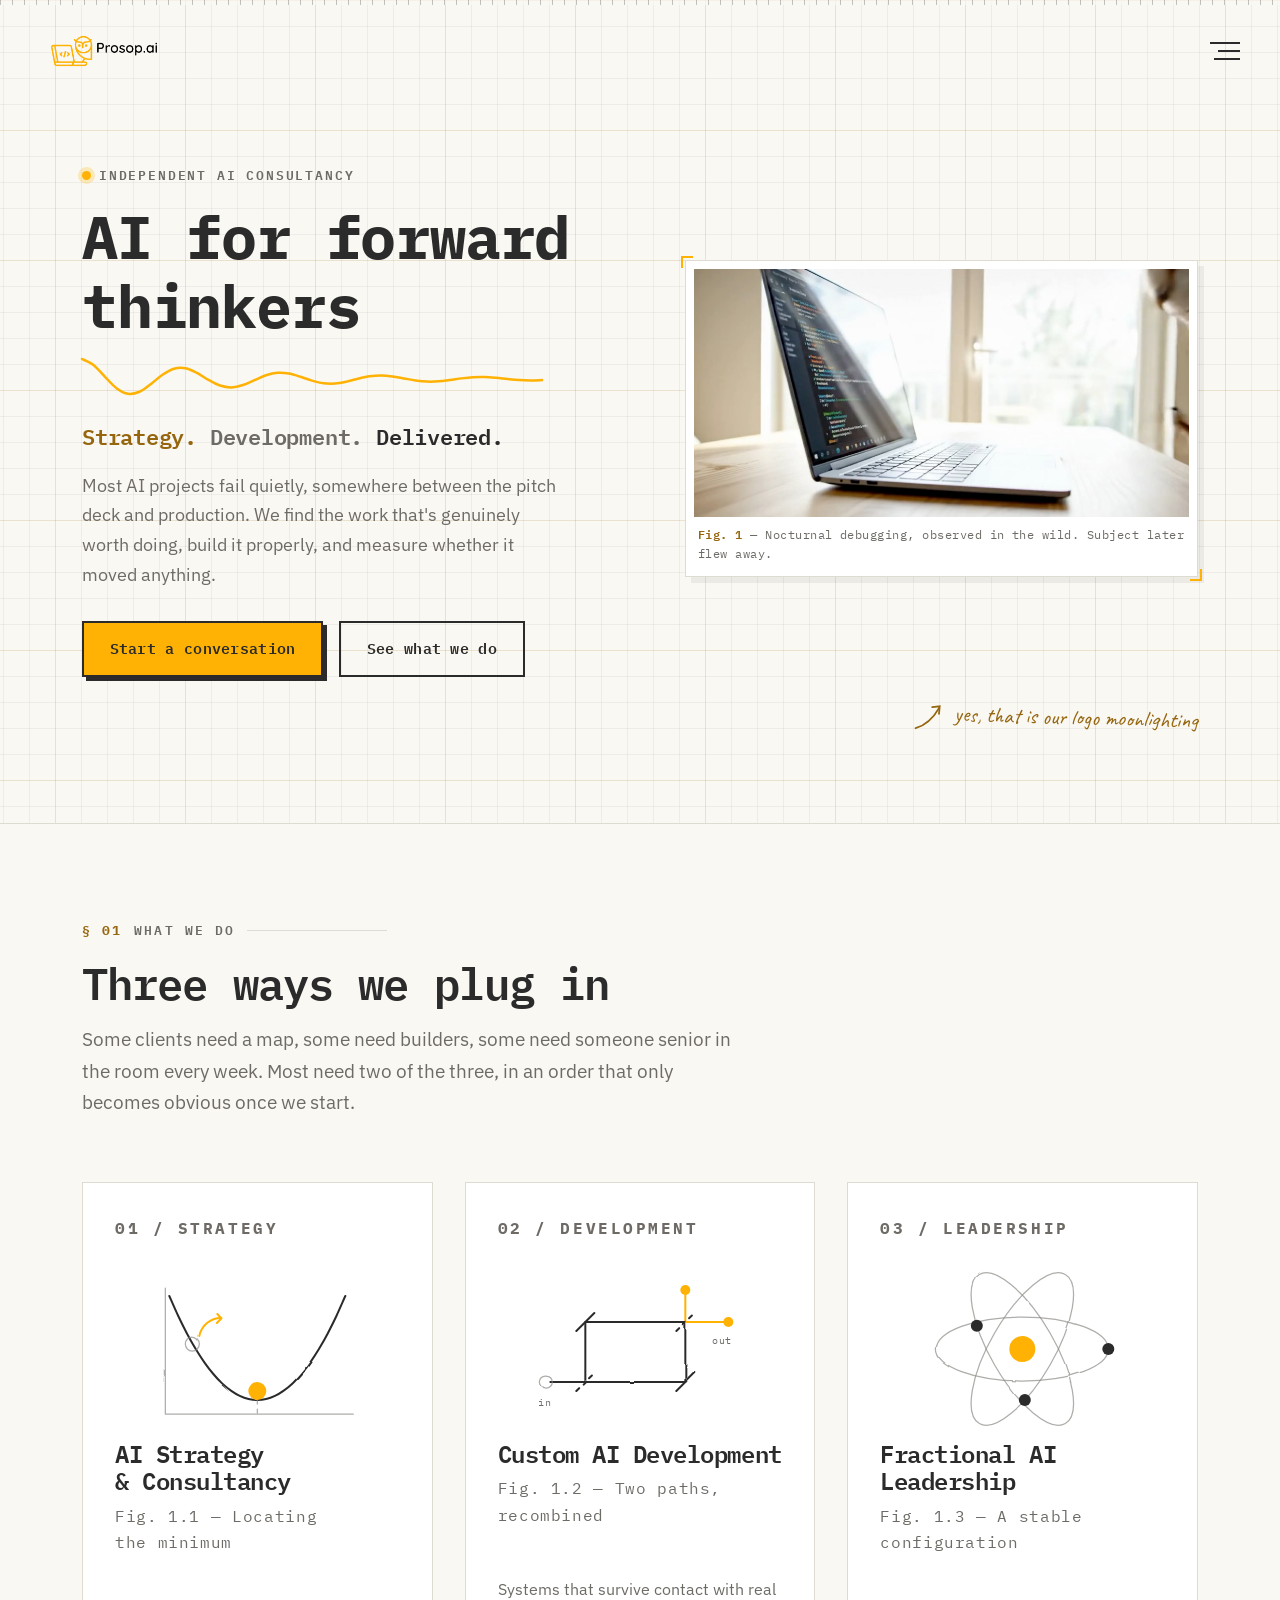
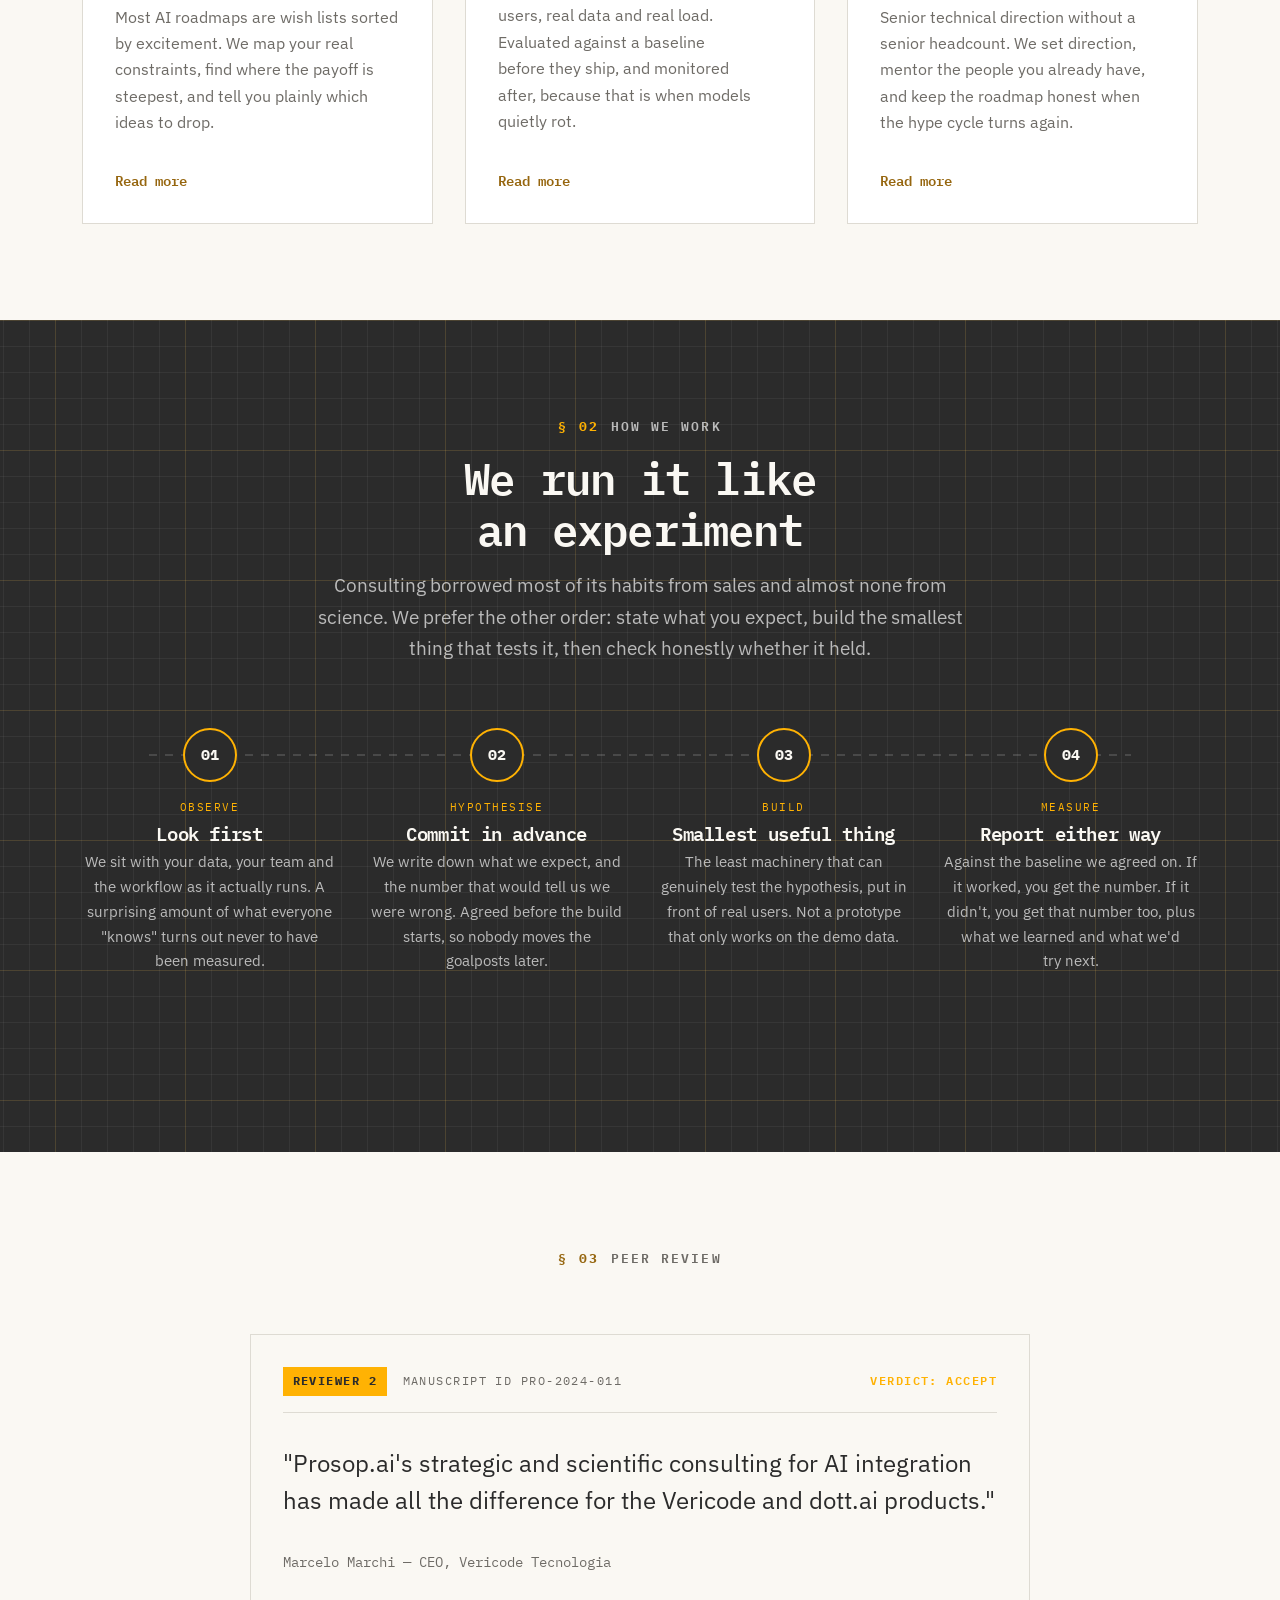
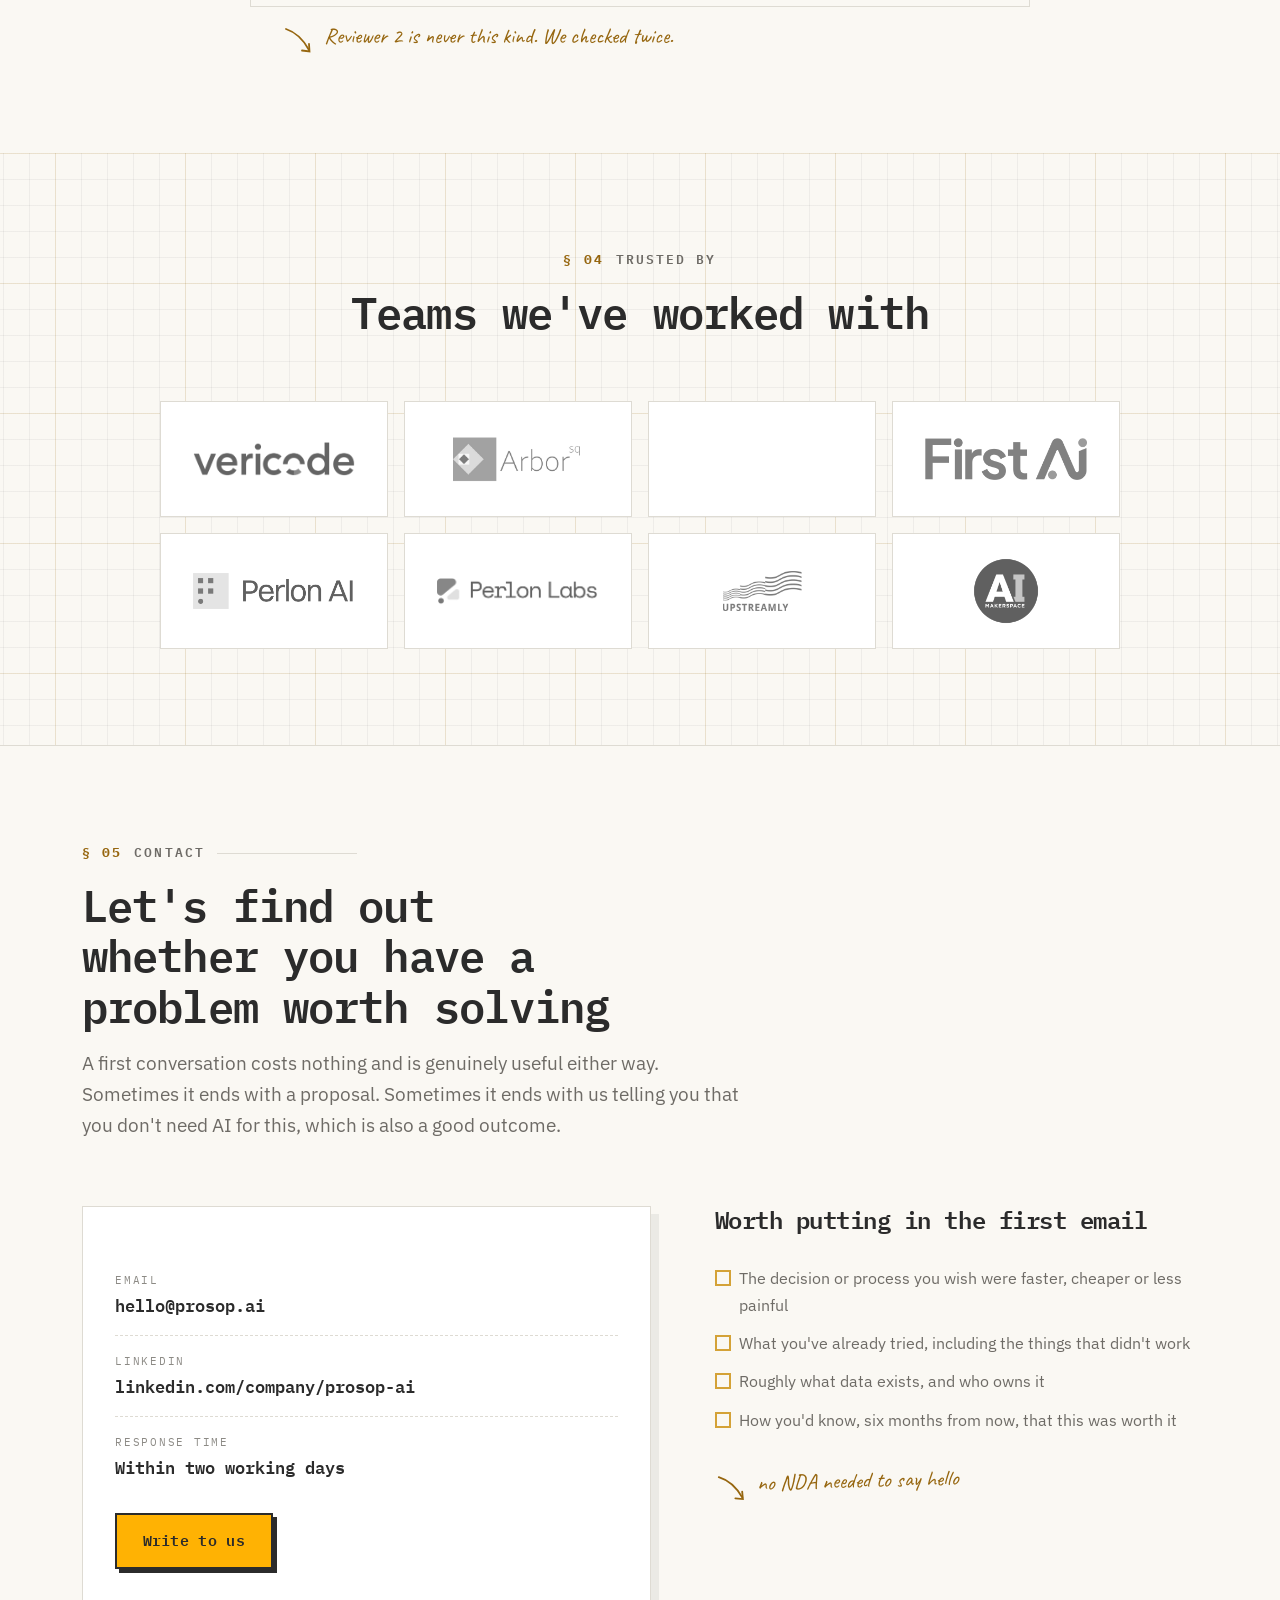
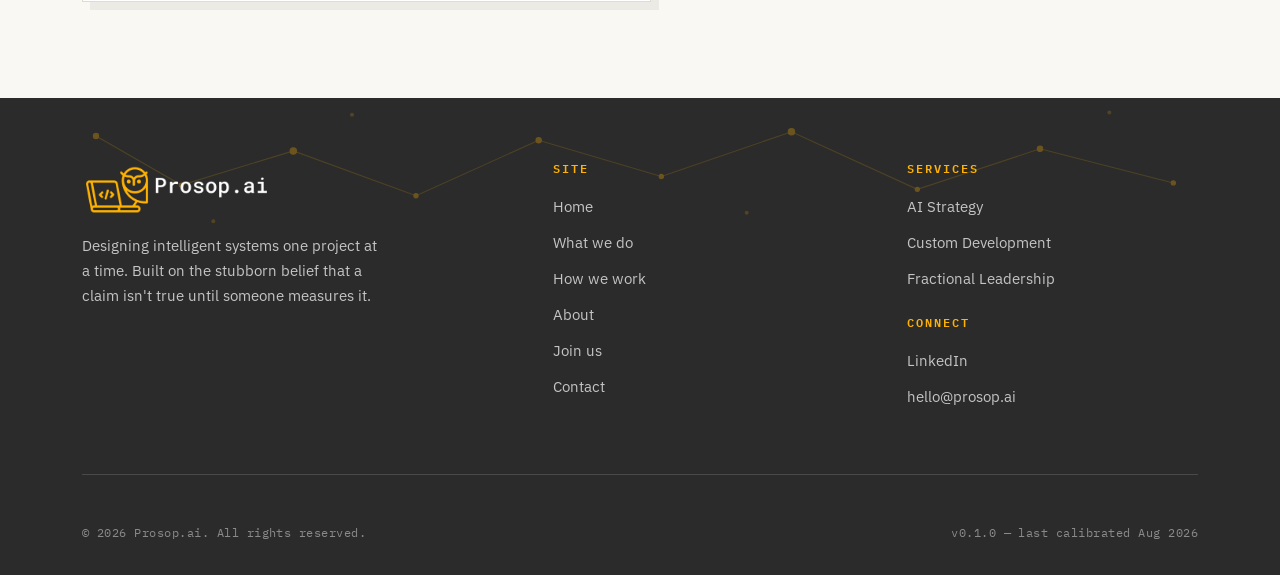
==== commit 56444cb5: "Rebuild the site around the lab-notebook design system Rework the existing pages and add dedicated p" ====
--- a/index.html
+++ b/index.html
@@ -3,215 +3,398 @@
 <head>
     <meta charset="UTF-8">
     <meta name="viewport" content="width=device-width, initial-scale=1.0">
-    <meta name="description" content="Prosop.ai - AI Strategy, Custom Development & Fractional Leadership for Forward-Thinking Businesses">
-    <title>Prosop.ai - AI Consultancy & Custom Development</title>
+    <meta name="description" content="Prosop.ai is an independent AI consultancy. We find the AI work worth doing, build it, and measure whether it worked. Strategy, custom development and fractional AI leadership.">
+    <title>Prosop.ai — AI for forward thinkers</title>
+
+    <meta property="og:title" content="Prosop.ai — AI for forward thinkers">
+    <meta property="og:description" content="Strategy. Development. Delivered. An independent AI consultancy that runs projects like experiments.">
+    <meta property="og:type" content="website">
+    <meta property="og:image" content="images/Transparent Logo_black_letters.png">
+    <meta name="theme-color" content="#FAF8F3">
+
     <link rel="preconnect" href="https://fonts.googleapis.com">
     <link rel="preconnect" href="https://fonts.gstatic.com" crossorigin>
-    <link href="https://fonts.googleapis.com/css2?family=IBM+Plex+Mono:wght@400;500;600;700&display=swap" rel="stylesheet">
+    <link href="https://fonts.googleapis.com/css2?family=Caveat:wght@500;600&family=IBM+Plex+Mono:wght@400;500;600;700&family=IBM+Plex+Sans:wght@400;500;600;700&display=swap" rel="stylesheet">
     <link rel="stylesheet" href="style.css">
-    <link rel="icon" type="image/x-icon" href="images/Favicon Transparent.ico">
-    <link rel="icon" type="image/png" href="images/Original Logo Symbol.png">
+    <noscript><style>.reveal{opacity:1;transform:none}</style></noscript>
+    <link rel="icon" href="images/favicon.ico" sizes="32x32">
+    <link rel="icon" type="image/png" href="images/icon-512.png" sizes="512x512">
+    <link rel="apple-touch-icon" href="images/apple-touch-icon.png">
+    <script src="js/main.js" defer></script>
 </head>
 <body>
-    <!-- Header with Logo and Menu Button -->
+    <!-- Wobble filter: turns clean vector paths into something closer to pen on paper -->
+    <svg class="svg-defs" aria-hidden="true" focusable="false">
+        <filter id="sketch" x="-10%" y="-10%" width="120%" height="120%">
+            <feTurbulence type="fractalNoise" baseFrequency="0.022" numOctaves="3" seed="7" result="noise"/>
+            <feDisplacementMap in="SourceGraphic" in2="noise" scale="2.2" xChannelSelector="R" yChannelSelector="G"/>
+        </filter>
+    </svg>
+
+    <a class="skip-link" href="#main">Skip to content</a>
+
+    <div class="scroll-ruler" aria-hidden="true"><div class="scroll-ruler__fill" id="scrollFill"></div></div>
+
     <header class="header">
-        <div class="logo">
-            <a href="#home">
-                <img src="images/Transparent Logo_black_letters.png" alt="Prosop.ai Logo" style="height: 130px; width: auto;">
+        <div class="header__logo">
+            <a href="index.html" aria-label="Prosop.ai — home">
+                <img src="images/Transparent Logo_black_letters.png" alt="Prosop.ai" width="2208" height="1042">
             </a>
         </div>
-        <button class="menu-toggle" id="menuToggle" aria-label="Toggle menu">
+        <button class="menu-toggle" id="menuToggle" aria-label="Open menu" aria-expanded="false" aria-controls="slideMenu">
             <span class="hamburger"></span>
             <span class="hamburger"></span>
             <span class="hamburger"></span>
         </button>
     </header>
 
-    <!-- Slide-out Menu -->
-    <nav class="slide-menu" id="slideMenu">
+    <nav class="slide-menu grid-paper" id="slideMenu" aria-hidden="true" aria-label="Main">
         <button class="menu-close" id="menuClose" aria-label="Close menu">&times;</button>
         <ul class="menu-links">
-            <li><a href="#home">Home</a></li>
-            <li><a href="#projects">What We Do</a></li>
-            <li><a href="about.html">About</a></li>
-            <li><a href="#contact">Contact</a></li>
+            <li><a data-num="01" href="index.html" aria-current="page">Home</a></li>
+            <li><a data-num="02" href="index.html#what-we-do">What we do</a></li>
+            <li><a data-num="03" href="strategy.html">Strategy</a></li>
+            <li><a data-num="04" href="development.html">Development</a></li>
+            <li><a data-num="05" href="leadership.html">Leadership</a></li>
+            <li><a data-num="06" href="about.html">About</a></li>
+            <li><a data-num="07" href="about.html#join">Join us <span class="tag">hiring</span></a></li>
+            <li><a data-num="08" href="index.html#contact">Contact</a></li>
         </ul>
+        <p class="menu-foot">Still awake? So are we.</p>
     </nav>
 
-    <!-- Menu Overlay -->
     <div class="menu-overlay" id="menuOverlay"></div>
 
-    <!-- Hero Section -->
-    <section id="home" class="hero">
-        <video class="hero-video" autoplay muted loop playsinline>
-            <source src="images/Owl_Programs_on_Laptop_Flies_Away_cropped.mp4" type="video/mp4">
-            Your browser does not support the video tag.
-        </video>
+    <main id="main">
+
+        <!-- ============ HERO ============ -->
+        <section class="hero surface-paper grid-paper">
+            <div class="container">
+                <div class="hero__grid">
+                    <div class="hero__text">
+                        <p class="hero__eyebrow">Independent AI consultancy</p>
+                        <h1>AI for forward thinkers</h1>
+
+                        <svg class="hero__wave" viewBox="0 0 460 46" aria-hidden="true" focusable="false" preserveAspectRatio="xMidYMid meet">
+                            <path d="M0 3C1.917 3.994 7.667 5.998 11.5 8.965C15.33 11.93 19.17 16.93 23 20.81C26.83 24.68 30.67 29.37 34.5 32.2C38.33 35.04 42.17 37.24 46 37.84C49.83 38.43 53.67 37.42 57.5 35.77C61.33 34.12 65.17 30.77 69 27.94C72.83 25.1 76.67 21.29 80.5 18.75C84.33 16.22 88.17 13.8 92 12.72C95.83 11.64 99.67 11.58 103.5 12.29C107.3 13 111.2 15.03 115 16.96C118.8 18.9 122.7 21.81 126.5 23.9C130.3 26 134.2 28.3 138 29.55C141.8 30.8 145.7 31.48 149.5 31.4C153.3 31.32 157.2 30.27 161 29.06C164.8 27.85 168.7 25.78 172.5 24.15C176.3 22.53 180.2 20.53 184 19.31C187.8 18.09 191.7 17.11 195.5 16.82C199.3 16.52 203.2 16.89 207 17.55C210.8 18.21 214.7 19.58 218.5 20.76C222.3 21.94 226.2 23.55 230 24.63C233.8 25.71 237.7 26.76 241.5 27.25C245.3 27.73 249.2 27.8 253 27.53C256.8 27.27 260.7 26.44 264.5 25.65C268.3 24.85 272.2 23.63 276 22.75C279.8 21.86 283.7 20.87 287.5 20.33C291.3 19.78 295.2 19.46 299 19.47C302.8 19.48 306.7 19.9 310.5 20.39C314.3 20.88 318.2 21.74 322 22.42C325.8 23.1 329.7 23.95 333.5 24.47C337.3 25 341.2 25.43 345 25.57C348.8 25.72 352.7 25.58 356.5 25.32C360.3 25.06 364.2 24.5 368 24.01C371.8 23.52 375.7 22.84 379.5 22.38C383.3 21.92 387.2 21.47 391 21.25C394.8 21.03 398.7 20.99 402.5 21.08C406.3 21.18 410.2 21.52 414 21.84C417.8 22.17 421.7 22.68 425.5 23.05C429.3 23.43 433.2 23.85 437 24.09C440.8 24.32 444.7 24.47 448.5 24.48C452.3 24.49 458.1 24.18 460 24.12"/>
+                        </svg>
+
+                        <p class="hero__triad"><span>Strategy.</span> <span>Development.</span> <span>Delivered.</span></p>
+
+                        <p class="hero__lede">Most AI projects fail quietly, somewhere between the pitch deck and production. We find the work that's genuinely worth doing, build it properly, and measure whether it moved anything.</p>
+
+                        <div class="btn-row">
+                            <a class="btn btn--primary" href="#contact">Start a conversation</a>
+                            <a class="btn btn--ghost" href="#what-we-do">See what we do</a>
+                        </div>
+                    </div>
+
+                    <figure class="plate hero__plate">
+                        <div class="plate__media">
+                            <video autoplay muted loop playsinline preload="metadata" poster="images/hero-poster.jpg" aria-label="Animation of an owl programming at a laptop before flying away">
+                                <source src="images/Owl_Programs_on_Laptop_Flies_Away_cropped.mp4" type="video/mp4">
+                            </video>
+                        </div>
+                        <figcaption class="plate__caption"><b>Fig. 1</b> — Nocturnal debugging, observed in the wild. Subject later flew away.</figcaption>
+                    </figure>
+                </div>
+
+                <p class="annot annot--right hero__note">
+                    <svg viewBox="0 0 34 34" aria-hidden="true" focusable="false"><path d="M4 28C10 26 20 20 27 7"/><path d="M20 6.5 27.5 5.5 27 13"/></svg>
+                    yes, that is our logo moonlighting
+                </p>
+            </div>
+        </section>
+
+        <div class="edge"></div>
+
+        <!-- ============ § 01 WHAT WE DO ============ -->
+        <section id="what-we-do" class="section surface-paper">
+            <div class="container">
+                <div class="section-head reveal">
+                    <p class="section-label"><b>§ 01</b> What we do</p>
+                    <h2>Three ways we plug in</h2>
+                    <p class="section-lede">Some clients need a map, some need builders, some need someone senior in the room every week. Most need two of the three, in an order that only becomes obvious once we start.</p>
+                </div>
+
+                <div class="card-grid">
+                    <a class="card reveal" href="strategy.html">
+                        <p class="card__index">01 / STRATEGY</p>
+                        <div class="card__figure">
+                            <svg class="diagram" viewBox="0 0 220 150" aria-hidden="true" focusable="false">
+                                <g filter="url(#sketch)">
+                                    <path class="faint" d="M18 140H206M18 140V14"/>
+                                    <path d="M22 22C23.47 25.29 27.87 35.52 30.8 41.76C33.73 48 36.67 53.89 39.6 59.44C42.53 64.99 45.47 70.19 48.4 75.04C51.33 79.89 54.27 84.4 57.2 88.56C60.13 92.72 63.07 96.53 66 100C68.93 103.5 71.87 106.6 74.8 109.4C77.73 112.1 80.67 114.6 83.6 116.6C86.53 118.7 89.47 120.5 92.4 121.8C95.33 123.2 98.27 124.3 101.2 125C104.1 125.7 107.1 126 110 126C112.9 126 115.9 125.7 118.8 125C121.7 124.3 124.7 123.2 127.6 121.8C130.5 120.5 133.5 118.7 136.4 116.6C139.3 114.6 142.3 112.1 145.2 109.4C148.1 106.6 151.1 103.5 154 100C156.9 96.53 159.9 92.72 162.8 88.56C165.7 84.4 168.7 79.89 171.6 75.04C174.5 70.19 177.5 64.99 180.4 59.44C183.3 53.89 186.3 48 189.2 41.76C192.1 35.52 196.5 25.29 198 22"/>
+                                    <path class="faint dashed" d="M110 126V140"/>
+                                    <path class="accent" d="M52 62 A 22 22 0 0 1 74 44"/>
+                                    <path class="accent" d="M70 40 74 44.5 69.5 49"/>
+                                    <circle class="faint" cx="45" cy="70" r="7"/>
+                                </g>
+                                <circle class="accent-fill" cx="110" cy="117" r="9"/>
+                            </svg>
+                        </div>
+                        <h3>AI Strategy &amp; Consultancy</h3>
+                        <p class="card__caption">Fig. 1.1 — Locating the minimum</p>
+                        <p>Most AI roadmaps are wish lists sorted by excitement. We map your real constraints, find where the payoff is steepest, and tell you plainly which ideas to drop.</p>
+                        <span class="card__more">Read more
+                            <svg viewBox="0 0 74 8" aria-hidden="true" focusable="false"><path d="M1 5C12 2 20 7 31 4S52 1 62 6s10-1 11-2"/></svg>
+                        </span>
+                    </a>
+
+                    <a class="card reveal" href="development.html">
+                        <p class="card__index">02 / DEVELOPMENT</p>
+                        <div class="card__figure">
+                            <svg class="diagram" viewBox="0 0 220 150" aria-hidden="true" focusable="false">
+                                <g filter="url(#sketch)">
+                                    <path d="M20 108H55M55 108H155M55 108V48M55 48H155M155 108V48"/>
+                                    <path class="accent" d="M155 48H198M155 48V16"/>
+                                    <path class="dashed" d="M46 117 64 99"/>
+                                    <path class="dashed" d="M146 57 164 39"/>
+                                    <path d="M46 57 64 39M146 117 164 99"/>
+                                    <circle class="faint" cx="16" cy="108" r="6"/>
+                                </g>
+                                <circle class="accent-fill" cx="198" cy="48" r="5"/>
+                                <circle class="accent-fill" cx="155" cy="16" r="5"/>
+                                <text x="8" y="132">in</text>
+                                <text x="182" y="70">out</text>
+                            </svg>
+                        </div>
+                        <h3>Custom AI Development</h3>
+                        <p class="card__caption">Fig. 1.2 — Two paths, recombined</p>
+                        <p>Systems that survive contact with real users, real data and real load. Evaluated against a baseline before they ship, and monitored after, because that is when models quietly rot.</p>
+                        <span class="card__more">Read more
+                            <svg viewBox="0 0 74 8" aria-hidden="true" focusable="false"><path d="M1 5C12 2 20 7 31 4S52 1 62 6s10-1 11-2"/></svg>
+                        </span>
+                    </a>
+
+                    <a class="card reveal" href="leadership.html">
+                        <p class="card__index">03 / LEADERSHIP</p>
+                        <div class="card__figure">
+                            <svg class="diagram" viewBox="0 0 220 150" aria-hidden="true" focusable="false">
+                                <g filter="url(#sketch)">
+                                    <ellipse class="faint" cx="110" cy="75" rx="86" ry="32"/>
+                                    <ellipse class="faint" cx="110" cy="75" rx="86" ry="32" transform="rotate(60 110 75)"/>
+                                    <ellipse class="faint" cx="110" cy="75" rx="86" ry="32" transform="rotate(-60 110 75)"/>
+                                </g>
+                                <circle class="accent-fill" cx="110" cy="75" r="13"/>
+                                <circle class="dot" cx="196" cy="75" r="6"/>
+                                <circle class="dot" cx="64.5" cy="51.7" r="6"/>
+                                <circle class="dot" cx="112.5" cy="126.1" r="6"/>
+                            </svg>
+                        </div>
+                        <h3>Fractional AI Leadership</h3>
+                        <p class="card__caption">Fig. 1.3 — A stable configuration</p>
+                        <p>Senior technical direction without a senior headcount. We set direction, mentor the people you already have, and keep the roadmap honest when the hype cycle turns again.</p>
+                        <span class="card__more">Read more
+                            <svg viewBox="0 0 74 8" aria-hidden="true" focusable="false"><path d="M1 5C12 2 20 7 31 4S52 1 62 6s10-1 11-2"/></svg>
+                        </span>
+                    </a>
+                </div>
+            </div>
+        </section>
+
+        <!-- ============ § 02 HOW WE WORK ============ -->
+        <section id="how-we-work" class="section surface-dark grid-paper">
+            <div class="container">
+                <div class="section-head section-head--center reveal">
+                    <p class="section-label"><b>§ 02</b> How we work</p>
+                    <h2>We run it like an experiment</h2>
+                    <p class="section-lede">Consulting borrowed most of its habits from sales and almost none from science. We prefer the other order: state what you expect, build the smallest thing that tests it, then check honestly whether it held.</p>
+                </div>
+
+                <ol class="protocol">
+                    <li class="step reveal">
+                        <div class="step__dot">01</div>
+                        <div>
+                            <span class="step__greek">Observe</span>
+                            <h3>Look first</h3>
+                            <p>We sit with your data, your team and the workflow as it actually runs. A surprising amount of what everyone "knows" turns out never to have been measured.</p>
+                        </div>
+                    </li>
+                    <li class="step reveal">
+                        <div class="step__dot">02</div>
+                        <div>
+                            <span class="step__greek">Hypothesise</span>
+                            <h3>Commit in advance</h3>
+                            <p>We write down what we expect, and the number that would tell us we were wrong. Agreed before the build starts, so nobody moves the goalposts later.</p>
+                        </div>
+                    </li>
+                    <li class="step reveal">
+                        <div class="step__dot">03</div>
+                        <div>
+                            <span class="step__greek">Build</span>
+                            <h3>Smallest useful thing</h3>
+                            <p>The least machinery that can genuinely test the hypothesis, put in front of real users. Not a prototype that only works on the demo data.</p>
+                        </div>
+                    </li>
+                    <li class="step reveal">
+                        <div class="step__dot">04</div>
+                        <div>
+                            <span class="step__greek">Measure</span>
+                            <h3>Report either way</h3>
+                            <p>Against the baseline we agreed on. If it worked, you get the number. If it didn't, you get that number too, plus what we learned and what we'd try next.</p>
+                        </div>
+                    </li>
+                </ol>
+
+                <p class="annot reveal" style="justify-content:center;margin-top:3rem">
+                    <svg viewBox="0 0 34 34" aria-hidden="true" focusable="false"><path d="M4 6C10 8 20 14 27 27"/><path d="M20 27.5 27.5 28.5 27 21"/></svg>
+                    null results are still results
+                </p>
+            </div>
+        </section>
+
+        <!-- ============ § 03 PEER REVIEW ============ -->
+        <section id="peer-review" class="section surface-paper">
+            <div class="container">
+                <div class="section-head section-head--center reveal">
+                    <p class="section-label"><b>§ 03</b> Peer review</p>
+                </div>
+
+                <figure class="review reveal">
+                    <div class="review__meta">
+                        <span class="review__badge">Reviewer 2</span>
+                        <span>Manuscript ID PRO-2024-011</span>
+                        <span class="review__verdict">Verdict: accept</span>
+                    </div>
+                    <blockquote>
+                        <p>"Prosop.ai's strategic and scientific consulting for AI integration has made all the difference for the Vericode and dott.ai products."</p>
+                    </blockquote>
+                    <figcaption><cite>Marcelo Marchi — CEO, Vericode Tecnologia</cite></figcaption>
+                </figure>
+
+                <p class="annot review__aside reveal">
+                    <svg viewBox="0 0 34 34" aria-hidden="true" focusable="false"><path d="M4 6C10 8 20 14 27 27"/><path d="M20 27.5 27.5 28.5 27 21"/></svg>
+                    Reviewer 2 is never this kind. We checked twice.
+                </p>
+            </div>
+        </section>
+
+        <!-- ============ § 04 TRUSTED BY ============ -->
+        <section id="trusted-by" class="section surface-paper grid-paper">
+            <div class="container">
+                <div class="section-head section-head--center reveal">
+                    <p class="section-label"><b>§ 04</b> Trusted by</p>
+                    <h2>Teams we've worked with</h2>
+                </div>
+
+                <div class="logo-grid reveal">
+                    <div class="logo-cell"><img src="images/logo_vericode.png" alt="Vericode" width="3088" height="646" loading="lazy" decoding="async"></div>
+                    <div class="logo-cell"><img src="images/logo_arborsquare.jpg" alt="Arbor Square" width="3297" height="1172" loading="lazy" decoding="async"></div>
+                    <div class="logo-cell"><img src="images/logo_dott.png" alt="dott.ai" width="927" height="354" loading="lazy" decoding="async"></div>
+                    <div class="logo-cell"><img src="images/logo_firstai.png" alt="First AI" width="600" height="154" loading="lazy" decoding="async"></div>
+                    <div class="logo-cell"><img src="images/logo_perlonai.png" alt="Perlon AI" width="1275" height="281" loading="lazy" decoding="async"></div>
+                    <div class="logo-cell"><img src="images/logo_perlonlabs.png" alt="Perlon Labs" width="1334" height="225" loading="lazy" decoding="async"></div>
+                    <div class="logo-cell logo-cell--square"><img src="images/logo_upstreamly.png" alt="Upstreamly" width="306" height="236" loading="lazy" decoding="async"></div>
+                    <div class="logo-cell logo-cell--square"><img src="images/logo_aimakerspace.png" alt="AI Makerspace" width="280" height="280" loading="lazy" decoding="async"></div>
+                </div>
+            </div>
+        </section>
+
+        <div class="edge"></div>
+
+        <!-- ============ § 05 CONTACT ============ -->
+        <section id="contact" class="section surface-paper">
+            <div class="container">
+                <div class="section-head reveal">
+                    <p class="section-label"><b>§ 05</b> Contact</p>
+                    <h2>Let's find out whether you have a problem worth solving</h2>
+                    <p class="section-lede">A first conversation costs nothing and is genuinely useful either way. Sometimes it ends with a proposal. Sometimes it ends with us telling you that you don't need AI for this, which is also a good outcome.</p>
+                </div>
+
+                <div class="contact__grid">
+                    <div class="contact__card reveal">
+                        <!-- CONFIRM: replace with the real inbox and LinkedIn URL before publishing -->
+                        <div class="contact__list">
+                            <div class="contact__item">
+                                <span class="contact__key">Email</span>
+                                <a class="contact__val" href="mailto:hello@prosop.ai">hello@prosop.ai</a>
+                            </div>
+                            <div class="contact__item">
+                                <span class="contact__key">LinkedIn</span>
+                                <a class="contact__val" href="https://www.linkedin.com/company/prosop-ai" target="_blank" rel="noopener">linkedin.com/company/prosop-ai</a>
+                            </div>
+                            <div class="contact__item">
+                                <span class="contact__key">Response time</span>
+                                <span class="contact__val">Within two working days</span>
+                            </div>
+                        </div>
+
+                        <div class="btn-row">
+                            <a class="btn btn--primary" href="mailto:hello@prosop.ai?subject=Project%20enquiry">Write to us</a>
+                        </div>
+                    </div>
+
+                    <div class="reveal">
+                        <h3>Worth putting in the first email</h3>
+                        <ul class="checklist">
+                            <li>The decision or process you wish were faster, cheaper or less painful</li>
+                            <li>What you've already tried, including the things that didn't work</li>
+                            <li>Roughly what data exists, and who owns it</li>
+                            <li>How you'd know, six months from now, that this was worth it</li>
+                        </ul>
+
+                        <p class="annot" style="margin-top:2rem">
+                            <svg viewBox="0 0 34 34" aria-hidden="true" focusable="false"><path d="M4 6C10 8 20 14 27 27"/><path d="M20 27.5 27.5 28.5 27 21"/></svg>
+                            no NDA needed to say hello
+                        </p>
+                    </div>
+                </div>
+            </div>
+        </section>
+    </main>
+
+    <footer class="footer">
+        <svg class="footer__stars" viewBox="0 0 1200 140" preserveAspectRatio="xMidYMid slice" aria-hidden="true" focusable="false">
+            <path d="M90 40 170 86 275 54 390 96 505 44 620 78 742 36 860 90 975 52 1100 84" fill="none" stroke-width="1" opacity="0.55"/>
+            <circle cx="90" cy="40" r="2.5"/><circle cx="170" cy="86" r="2"/><circle cx="275" cy="54" r="3"/>
+            <circle cx="390" cy="96" r="2"/><circle cx="505" cy="44" r="2.5"/><circle cx="620" cy="78" r="2"/>
+            <circle cx="742" cy="36" r="3"/><circle cx="860" cy="90" r="2"/><circle cx="975" cy="52" r="2.5"/>
+            <circle cx="1100" cy="84" r="2"/>
+            <circle cx="330" cy="20" r="1.4" opacity="0.6"/><circle cx="700" cy="112" r="1.4" opacity="0.6"/>
+            <circle cx="1040" cy="18" r="1.4" opacity="0.6"/><circle cx="200" cy="120" r="1.4" opacity="0.6"/>
+        </svg>
+
         <div class="container">
-            <div class="hero-value-prop">
-                <h1>AI for forward thinkers</h1>
-                <p class="hero-subtitle"><span class="subtitle-strategy">Strategy.</span> <span class="subtitle-development">Development.</span> <span class="subtitle-delivered">Delivered.</span></p>
-            </div>
-        </div>
-    </section>
-
-    <!-- Projects Section -->
-    <section id="projects" class="projects">
-        <div class="container">
-            <h2>What We Do</h2>
-            
-            <div class="projects-grid">
-                <!-- Project Item 1 -->
-                <a href="strategy.html" class="project-item">
-                    <div class="project-image">
-                        <img src="images/yellow_ochre.png" alt="AI Consultancy">
+            <div class="footer__grid">
+                <div>
+                    <div class="footer__logo">
+                        <a href="index.html" aria-label="Prosop.ai — home">
+                            <img src="images/cropped_transparent_logo_white_letters.png" alt="Prosop.ai" width="1920" height="568" loading="lazy">
+                        </a>
                     </div>
-                    <div class="project-info">
-                        <h3>AI Strategy & Consultancy</h3>
-                        <p>Identify high-impact use cases, and create a clear, actionable strategy.</p>
-                    </div>
-                </a>
-
-                <!-- Project Item 2 -->
-                <a href="#" class="project-item">
-                    <div class="project-image">
-                        <img src="images/grey.png" alt="AI Development">
-                    </div>
-                    <div class="project-info">
-                        <h3>Custom AI Development</h3>
-                        <p>Design, build, and deploy the custom AI solutions that power your business.</p>
-                    </div>
-                </a>
-
-                <!-- Project Item 3 -->
-                <a href="#" class="project-item">
-                    <div class="project-image">
-                        <img src="images/black.png" alt="AI Leadership">
-                    </div>
-                    <div class="project-info">
-                        <h3>Fractional AI Leadership</h3>
-                        <p>Continuous strategic direction and team mentorship.</p>
-                    </div>
-                </a>
-
-            </div>
-        </div>
-    </section>
-
-    <!-- Testimonial Section -->
-    <section id="testimonial" class="testimonial">
-        <div class="container">
-            <blockquote class="testimonial-quote">
-                <div class="testimonial-content">
-                    <p>"Prosop.ai's strategic and scientific consulting for AI integration has made all the difference for the Vericode and dott.ai products."</p>
-                    <cite class="testimonial-author">— Marcelo Marchi, CEO of Vericode Tecnologia</cite>
-                </div>
-            </blockquote>
-        </div>
-    </section>
-
-    <!-- Trusted By Section -->
-    <section id="trusted-by" class="trusted-by">
-        <div class="container">
-            <h2>Trusted by:</h2>
-            <div class="trusted-logos">
-                <div class="logo-item">
-                    <img src="images/logo_vericode.png" alt="Vericode">
-                </div>
-                <div class="logo-item">
-                    <img src="images/logo_arborsquare.jpg" alt="Arbor Square">
-                </div>
-                <div class="logo-item">
-                    <img src="images/logo_dott.png" alt="Dott">
-                </div>
-                <div class="logo-item">
-                    <img src="images/logo_firstai.png" alt="First AI">
-                </div>
-                <div class="logo-item">
-                    <img src="images/logo_perlonai.png" alt="Perlon AI">
-                </div>
-                <div class="logo-item">
-                    <img src="images/logo_perlonlabs.png" alt="Perlon Labs">
-                </div>
-                <div class="logo-item">
-                    <img src="images/logo_upstreamly.png" alt="Upstreamly">
-                </div>
-                <div class="logo-item">
-                    <img src="images/logo_aimakerspace.png" alt="AI Makerspace">
-                </div>
-            </div>
-        </div>
-    </section>
-
-    <!-- Footer -->
-    <footer class="footer">
-        <div class="container">
-            <div class="footer-content">
-                <div class="footer-section">
-                    <div class="footer-logo">
-                        <img src="images/cropped_transparent_logo_white_letters.png" alt="Prosop.ai Logo" style="height: 60px; width: auto; margin-bottom: 1rem;">
-                    </div>
-                    <p>Designing intelligent systems one project at a time.</p>
-                </div>
-                <div class="footer-section">
-                    <h4>Quick Links</h4>
+                    <p>Designing intelligent systems one project at a time. Built on the stubborn belief that a claim isn't true until someone measures it.</p>
+                </div>
+                <div>
+                    <h4>Site</h4>
                     <ul>
-                        <li><a href="#home">Home</a></li>
-                        <li><a href="#projects">What We Do</a></li>
+                        <li><a href="index.html">Home</a></li>
+                        <li><a href="index.html#what-we-do">What we do</a></li>
+                        <li><a href="index.html#how-we-work">How we work</a></li>
                         <li><a href="about.html">About</a></li>
-                        <li><a href="#contact">Contact</a></li>
+                        <li><a href="about.html#join">Join us</a></li>
+                        <li><a href="index.html#contact">Contact</a></li>
                     </ul>
                 </div>
-                <div class="footer-section">
-                    <h4>Connect</h4>
-                    <ul class="social-links">
-                        <li><a href="#">LinkedIn</a></li>
-                        <li><a href="#">Email</a></li>
+                <div>
+                    <h4>Services</h4>
+                    <ul>
+                        <li><a href="strategy.html">AI Strategy</a></li>
+                        <li><a href="development.html">Custom Development</a></li>
+                        <li><a href="leadership.html">Fractional Leadership</a></li>
                     </ul>
-                </div>
-            </div>
-            <div class="footer-bottom">
-                <p>&copy; 2025 Prosop.ai. All rights reserved.</p>
+                    <h4 style="margin-top:1.5rem">Connect</h4>
+                    <ul>
+                        <li><a href="https://www.linkedin.com/company/prosop-ai" target="_blank" rel="noopener">LinkedIn</a></li>
+                        <li><a href="mailto:hello@prosop.ai">hello@prosop.ai</a></li>
+                    </ul>
+                </div>
+            </div>
+            <div class="footer__bottom">
+                <p>&copy; <span id="year">2026</span> Prosop.ai. All rights reserved.</p>
+                <p class="footer__version">v0.1.0 — last calibrated Aug 2026</p>
             </div>
         </div>
     </footer>
-
-    <!-- JavaScript for Menu Toggle -->
-    <script>
-        const menuToggle = document.getElementById('menuToggle');
-        const menuClose = document.getElementById('menuClose');
-        const slideMenu = document.getElementById('slideMenu');
-        const menuOverlay = document.getElementById('menuOverlay');
-        const menuLinks = document.querySelectorAll('.menu-links a');
-
-        function openMenu() {
-            slideMenu.classList.add('active');
-            menuOverlay.classList.add('active');
-            document.body.style.overflow = 'hidden';
-        }
-
-        function closeMenu() {
-            slideMenu.classList.remove('active');
-            menuOverlay.classList.remove('active');
-            document.body.style.overflow = '';
-        }
-
-        menuToggle.addEventListener('click', openMenu);
-        menuClose.addEventListener('click', closeMenu);
-        menuOverlay.addEventListener('click', closeMenu);
-
-        // Close menu when clicking on a link
-        menuLinks.forEach(link => {
-            link.addEventListener('click', closeMenu);
-        });
-
-        // Close menu with Escape key
-        document.addEventListener('keydown', (e) => {
-            if (e.key === 'Escape' && slideMenu.classList.contains('active')) {
-                closeMenu();
-            }
-        });
-    </script>
 </body>
 </html>
-
--- a/style.css
+++ b/style.css
@@ -1,41 +1,87 @@
-/* ==========================================
-   ROOT VARIABLES & RESET
-   ========================================== */
+/* ==========================================================================
+   Prosop.ai — lab notebook stylesheet
+   Sections:
+     01  Tokens
+     02  Reset & base
+     03  Typography
+     04  Layout primitives
+     05  Surfaces & graph paper
+     06  Skip link & focus
+     07  Scroll ruler
+     08  Header
+     09  Slide menu
+     10  Buttons
+     11  Annotations
+     12  Figure plates
+     13  Hero
+     14  Service cards
+     15  Protocol
+     16  Peer review
+     17  Trusted by
+     18  Contact
+     19  About
+     20  Service pages
+     21  Not found
+     22  Footer
+     23  Reveal
+     24  Responsive
+     25  Motion & print
+   ========================================================================== */
+
+/* 01  TOKENS ============================================================== */
 
 :root {
-    /* Color Palette */
+    /* Brand orange sampled from the logo mark */
+    --orange: #FFB203;
+    --orange-soft: #FFC94D;
+    --ochre: #D4A237;
+    /* Accent text on paper: 4.71:1, passes AA where --orange cannot */
+    --ochre-deep: #96660F;
+
+    --paper: #FAF8F3;
+    --paper-deep: #F2EEE4;
+    --white: #FFFFFF;
+
+    --grey: #8C8A85;
+    --grey-deep: #6E6B66;
+    --grey-line: #DEDBD3;
+
     --charcoal: #2B2B2B;
-    --charcoal-dark: #1E1E1E;
-    --charcoal-light: #3A3A3A;
-    --white: #FFFFFF;
-    --off-white: #F8F8F8;
-    --text-dark: #1A1A1A;
-    --yellow-ochre: #D4A237;
-    --yellow-ochre-dark: #B8892D;
-    --yellow-ochre-light: #E6B84D;
-    
-    /* Typography */
-    --font-primary: 'IBM Plex Mono', monospace;
-    --font-heading: 'IBM Plex Mono', monospace;
-    
-    /* Spacing */
-    --spacing-xs: 0.5rem;
-    --spacing-sm: 1rem;
-    --spacing-md: 2rem;
-    --spacing-lg: 4rem;
-    --spacing-xl: 6rem;
-    
-    /* Border Radius */
-    --radius-sm: 4px;
-    --radius-md: 8px;
-    --radius-lg: 12px;
-    
-    /* Transitions */
-    --transition-fast: 0.2s ease;
-    --transition-smooth: 0.3s ease;
-}
-
-* {
+    --charcoal-soft: #3A3A3A;
+    --black: #121212;
+
+    /* Graph paper */
+    --grid-size: 26px;
+    --grid-line: rgba(43, 43, 43, 0.055);
+    --grid-line-strong: rgba(212, 162, 55, 0.15);
+
+    --font-sans: 'IBM Plex Sans', -apple-system, BlinkMacSystemFont, 'Segoe UI', sans-serif;
+    --font-mono: 'IBM Plex Mono', ui-monospace, SFMono-Regular, Menlo, monospace;
+    --font-hand: 'Caveat', 'Bradley Hand', cursive;
+
+    --space-3xs: 0.25rem;
+    --space-2xs: 0.5rem;
+    --space-xs: 0.75rem;
+    --space-sm: 1rem;
+    --space-md: 2rem;
+    --space-lg: 4rem;
+    --space-xl: 6rem;
+    --space-2xl: 8rem;
+
+    --measure: 66ch;
+    --shell: 1180px;
+
+    --ease: cubic-bezier(0.22, 0.61, 0.36, 1);
+    --t-fast: 0.18s var(--ease);
+    --t-mid: 0.32s var(--ease);
+    --t-slow: 0.6s var(--ease);
+}
+
+/* 02  RESET & BASE ======================================================== */
+
+*,
+*::before,
+*::after {
     margin: 0;
     padding: 0;
     box-sizing: border-box;
@@ -44,1114 +90,1811 @@
 html {
     scroll-behavior: smooth;
     font-size: 16px;
+    /* Clears the fixed header when jumping to #contact and friends */
+    scroll-padding-top: 6rem;
+    -webkit-text-size-adjust: 100%;
 }
 
 body {
-    font-family: var(--font-primary);
-    line-height: 1.6;
-    color: var(--white);
-    background-color: var(--charcoal);
+    font-family: var(--font-sans);
+    font-size: 1.0625rem;
+    line-height: 1.65;
+    color: var(--charcoal);
+    background-color: var(--paper);
     overflow-x: hidden;
-}
-
-/* ==========================================
-   TYPOGRAPHY
-   ========================================== */
-
-h1, h2, h3, h4, h5, h6 {
-    font-family: var(--font-heading);
-    font-weight: 600;
-    line-height: 1.2;
-    margin-bottom: var(--spacing-sm);
-}
-
-h1 {
-    font-size: clamp(2.5rem, 5vw, 4rem);
-    font-weight: 700;
-}
-
-h2 {
-    font-size: clamp(2rem, 4vw, 3rem);
-    font-weight: 600;
-}
-
-h3 {
-    font-size: clamp(1.5rem, 3vw, 2rem);
-}
-
-h4 {
-    font-size: 1.25rem;
-}
-
-p {
-    margin-bottom: var(--spacing-sm);
-    font-size: 1.125rem;
-    line-height: 1.7;
-}
-
-a {
-    text-decoration: none;
-    color: inherit;
-    transition: var(--transition-fast);
+    -webkit-font-smoothing: antialiased;
+    text-rendering: optimizeLegibility;
+}
+
+img,
+svg,
+video {
+    display: block;
+    max-width: 100%;
+}
+
+img,
+video {
+    height: auto;
 }
 
 ul {
     list-style: none;
 }
 
-img {
-    max-width: 100%;
-    height: auto;
-    display: block;
-}
-
-/* ==========================================
-   CONTAINER & LAYOUT
-   ========================================== */
+a {
+    color: inherit;
+    text-decoration: none;
+    transition: color var(--t-fast);
+}
+
+button {
+    font: inherit;
+    color: inherit;
+    background: none;
+    border: none;
+    cursor: pointer;
+}
+
+::selection {
+    background: var(--orange);
+    color: var(--charcoal);
+}
+
+/* Shared sketch filter lives in a zero-size SVG at the top of each page */
+.svg-defs {
+    position: absolute;
+    width: 0;
+    height: 0;
+    overflow: hidden;
+}
+
+/* 03  TYPOGRAPHY ========================================================== */
+
+h1,
+h2,
+h3,
+h4 {
+    font-family: var(--font-mono);
+    font-weight: 600;
+    line-height: 1.15;
+    letter-spacing: -0.02em;
+    color: var(--charcoal);
+    text-wrap: balance;
+}
+
+h1 {
+    font-size: clamp(2.25rem, 5.2vw, 3.75rem);
+    font-weight: 700;
+}
+
+h2 {
+    font-size: clamp(1.75rem, 3.6vw, 2.75rem);
+}
+
+h3 {
+    font-size: clamp(1.25rem, 2.2vw, 1.5rem);
+}
+
+h4 {
+    font-size: 1.125rem;
+}
+
+p {
+    text-wrap: pretty;
+}
+
+p + p {
+    margin-top: var(--space-sm);
+}
+
+strong {
+    font-weight: 600;
+    color: var(--charcoal);
+}
+
+code,
+.mono {
+    font-family: var(--font-mono);
+    font-size: 0.9em;
+}
+
+/* Inline term with a notebook highlighter swipe behind it */
+.term {
+    position: relative;
+    font-weight: 600;
+    white-space: nowrap;
+}
+
+.term::after {
+    content: '';
+    position: absolute;
+    inset: auto -0.15em -0.05em;
+    height: 0.42em;
+    background: var(--orange);
+    opacity: 0.32;
+    z-index: -1;
+    transform: rotate(-0.6deg);
+}
+
+/* 04  LAYOUT PRIMITIVES =================================================== */
 
 .container {
-    max-width: 1200px;
+    width: 100%;
+    max-width: var(--shell);
     margin: 0 auto;
-    padding: 0 var(--spacing-md);
-}
-
-/* ==========================================
-   HEADER WITH LOGO AND MENU BUTTON
-   ========================================== */
-
-.header {
+    padding-inline: var(--space-md);
+}
+
+.section {
+    position: relative;
+    padding-block: var(--space-xl);
+}
+
+.section-head {
+    max-width: var(--measure);
+    margin-bottom: var(--space-lg);
+}
+
+.section-head--center {
+    margin-inline: auto;
+    text-align: center;
+}
+
+.section-label {
+    display: flex;
+    align-items: center;
+    gap: var(--space-xs);
+    font-family: var(--font-mono);
+    font-size: 0.8125rem;
+    font-weight: 600;
+    letter-spacing: 0.16em;
+    text-transform: uppercase;
+    color: var(--grey-deep);
+    margin-bottom: var(--space-sm);
+}
+
+.section-head--center .section-label {
+    justify-content: center;
+}
+
+.section-label b {
+    color: var(--ochre-deep);
+    font-weight: 700;
+}
+
+.section-label::after {
+    content: '';
+    flex: 1;
+    height: 1px;
+    background: var(--grey-line);
+    /* Tick marks, like the edge of a ruler */
+    background-image: repeating-linear-gradient(90deg, var(--grey-line) 0 1px, transparent 1px 8px);
+    max-width: 140px;
+}
+
+.section-head--center .section-label::after {
+    display: none;
+}
+
+.section-lede {
+    margin-top: var(--space-sm);
+    font-size: 1.1875rem;
+    color: var(--grey-deep);
+}
+
+.section-head--center .section-lede {
+    margin-inline: auto;
+}
+
+/* 05  SURFACES & GRAPH PAPER ============================================= */
+
+.surface-paper {
+    background-color: var(--paper);
+    color: var(--charcoal);
+}
+
+.surface-white {
+    background-color: var(--white);
+    color: var(--charcoal);
+}
+
+.surface-dark {
+    background-color: var(--charcoal);
+    color: var(--paper);
+    --grid-line: rgba(255, 255, 255, 0.05);
+    --grid-line-strong: rgba(255, 178, 3, 0.11);
+    --grey-line: rgba(255, 255, 255, 0.14);
+    --grey-deep: rgba(255, 255, 255, 0.68);
+    --ochre-deep: var(--orange);
+}
+
+.surface-dark h1,
+.surface-dark h2,
+.surface-dark h3,
+.surface-dark h4,
+.surface-dark strong {
+    color: var(--paper);
+}
+
+.grid-paper {
+    background-image:
+        linear-gradient(var(--grid-line) 1px, transparent 1px),
+        linear-gradient(90deg, var(--grid-line) 1px, transparent 1px),
+        linear-gradient(var(--grid-line-strong) 1px, transparent 1px),
+        linear-gradient(90deg, var(--grid-line-strong) 1px, transparent 1px);
+    background-size:
+        var(--grid-size) var(--grid-size),
+        var(--grid-size) var(--grid-size),
+        calc(var(--grid-size) * 5) calc(var(--grid-size) * 5),
+        calc(var(--grid-size) * 5) calc(var(--grid-size) * 5);
+    background-position: center top;
+}
+
+/* Torn-edge divider between a paper and a dark section */
+.edge {
+    height: 1px;
+    background: var(--grey-line);
+    background-image: repeating-linear-gradient(90deg, var(--grey-line) 0 6px, transparent 6px 14px);
+}
+
+/* 06  SKIP LINK & FOCUS ================================================== */
+
+.skip-link {
+    position: absolute;
+    top: -100px;
+    left: var(--space-sm);
+    z-index: 3000;
+    padding: 0.75rem 1.25rem;
+    font-family: var(--font-mono);
+    font-size: 0.875rem;
+    font-weight: 600;
+    color: var(--charcoal);
+    background: var(--orange);
+    border: 2px solid var(--charcoal);
+    transition: top var(--t-fast);
+}
+
+.skip-link:focus {
+    top: var(--space-sm);
+}
+
+:focus-visible {
+    outline: 3px solid var(--orange);
+    outline-offset: 3px;
+    border-radius: 2px;
+}
+
+.surface-dark :focus-visible {
+    outline-color: var(--orange);
+}
+
+/* 07  SCROLL RULER ======================================================= */
+
+.scroll-ruler {
     position: fixed;
     top: 0;
     left: 0;
     right: 0;
+    height: 5px;
+    z-index: 1200;
+    background: rgba(250, 248, 243, 0.7);
+    pointer-events: none;
+}
+
+.scroll-ruler__fill {
+    height: 100%;
+    width: 0;
+    background: var(--orange);
+    transform-origin: left center;
+}
+
+/* Ruler ticks sit above the fill so it reads as a measuring scale */
+.scroll-ruler::after {
+    content: '';
+    position: absolute;
+    inset: 0;
+    background-image: repeating-linear-gradient(90deg, rgba(43, 43, 43, 0.28) 0 1px, transparent 1px 12px);
+}
+
+/* 08  HEADER ============================================================= */
+
+.header {
+    position: fixed;
+    top: 5px;
+    left: 0;
+    right: 0;
     z-index: 1000;
-    padding: var(--spacing-sm) var(--spacing-md);
-    display: flex;
-    justify-content: space-between;
-    align-items: center;
-    background-color: transparent;
-}
-
-.header .logo {
     display: flex;
     align-items: center;
-    z-index: 1001;
-}
-
-.header .logo img {
-    display: block;
-    transition: var(--transition-smooth);
-}
-
-.header .logo a:hover img {
-    opacity: 0.8;
-}
-
-/* ==========================================
-   HAMBURGER MENU BUTTON
-   ========================================== */
+    justify-content: space-between;
+    gap: var(--space-sm);
+    padding: var(--space-xs) var(--space-md);
+    transition: background-color var(--t-mid), box-shadow var(--t-mid), padding var(--t-mid);
+}
+
+.header.is-scrolled {
+    background-color: rgba(250, 248, 243, 0.88);
+    backdrop-filter: saturate(140%) blur(10px);
+    -webkit-backdrop-filter: saturate(140%) blur(10px);
+    box-shadow: 0 1px 0 var(--grey-line);
+    padding-block: var(--space-2xs);
+}
+
+.header__logo img {
+    height: 68px;
+    width: auto;
+    transition: height var(--t-mid), opacity var(--t-fast);
+}
+
+.header.is-scrolled .header__logo img {
+    height: 48px;
+}
+
+.header__logo a:hover img {
+    opacity: 0.75;
+}
+
+/* The owl blinks now and then, because it is up late */
+.header__logo img.is-blinking {
+    animation: blink 0.34s steps(1, end);
+}
+
+@keyframes blink {
+    0%, 100% { opacity: 1; }
+    50% { opacity: 0.35; }
+}
 
 .menu-toggle {
-    background: none;
-    border: none;
-    cursor: pointer;
-    padding: 0.5rem;
-    z-index: 1001;
     display: flex;
     flex-direction: column;
+    justify-content: center;
     gap: 6px;
-    transition: var(--transition-smooth);
-}
-
-.menu-toggle:hover {
-    opacity: 0.7;
-}
-
-.hamburger {
+    width: 46px;
+    height: 46px;
+    padding: 0.5rem;
+    align-items: flex-end;
+}
+
+.menu-toggle .hamburger {
+    display: block;
+    height: 2px;
+    background-color: var(--charcoal);
+    transition: width var(--t-mid), transform var(--t-mid);
+}
+
+/* Staggered widths read like a signal trace rather than a stock icon */
+.menu-toggle .hamburger:nth-child(1) { width: 30px; }
+.menu-toggle .hamburger:nth-child(2) { width: 22px; }
+.menu-toggle .hamburger:nth-child(3) { width: 26px; }
+
+.menu-toggle:hover .hamburger,
+.menu-toggle:focus-visible .hamburger {
     width: 30px;
-    height: 3px;
-    background-color: var(--charcoal-dark);
-    border-radius: 0;
-    transition: var(--transition-smooth);
-}
-
-/* ==========================================
-   SLIDE-OUT MENU
-   ========================================== */
+}
+
+/* 09  SLIDE MENU ========================================================= */
 
 .slide-menu {
     position: fixed;
     top: 0;
-    right: -350px;
-    width: 350px;
-    height: 100vh;
-    background-color: var(--charcoal-dark);
+    right: 0;
+    width: min(380px, 100vw);
+    height: 100dvh;
     z-index: 2000;
-    padding: var(--spacing-lg) var(--spacing-md);
-    box-shadow: -5px 0 30px rgba(0, 0, 0, 0.3);
-    transition: right 0.4s cubic-bezier(0.68, -0.55, 0.265, 1.55);
+    display: flex;
+    flex-direction: column;
+    padding: var(--space-lg) var(--space-md);
+    background-color: var(--charcoal);
+    color: var(--paper);
+    box-shadow: -12px 0 40px rgba(0, 0, 0, 0.35);
+    transform: translateX(101%);
+    visibility: hidden;
+    transition: transform var(--t-mid), visibility var(--t-mid);
     overflow-y: auto;
-}
-
-.slide-menu.active {
-    right: 0;
+    --grid-line: rgba(255, 255, 255, 0.05);
+    --grid-line-strong: rgba(255, 178, 3, 0.1);
+}
+
+.slide-menu.is-open {
+    transform: translateX(0);
+    visibility: visible;
 }
 
 .menu-close {
     position: absolute;
-    top: var(--spacing-sm);
-    right: var(--spacing-sm);
-    background: none;
-    border: none;
-    font-size: 3rem;
-    color: var(--white);
-    cursor: pointer;
+    top: var(--space-sm);
+    right: var(--space-sm);
+    width: 48px;
+    height: 48px;
+    font-size: 2.25rem;
     line-height: 1;
-    padding: 0.5rem;
-    transition: var(--transition-smooth);
+    color: var(--paper);
+    transition: color var(--t-fast), transform var(--t-mid);
 }
 
 .menu-close:hover {
-    color: var(--yellow-ochre);
+    color: var(--orange);
     transform: rotate(90deg);
 }
 
 .menu-links {
-    margin-top: var(--spacing-xl);
+    margin-top: var(--space-xl);
     display: flex;
     flex-direction: column;
-    gap: var(--spacing-sm);
 }
 
 .menu-links li {
-    border-bottom: 1px solid var(--charcoal-light);
-}
-
-.menu-links li a {
-    display: block;
-    color: var(--white);
-    font-size: 1.5rem;
+    border-bottom: 1px solid rgba(255, 255, 255, 0.12);
+}
+
+.menu-links a {
+    display: flex;
+    align-items: baseline;
+    gap: var(--space-xs);
+    padding: var(--space-sm) 0;
+    font-family: var(--font-mono);
+    font-size: 1.375rem;
     font-weight: 500;
-    padding: var(--spacing-sm) 0;
-    transition: var(--transition-smooth);
+    color: var(--paper);
+    transition: color var(--t-fast), padding-left var(--t-mid);
+}
+
+.menu-links a::before {
+    content: attr(data-num);
+    font-size: 0.75rem;
+    font-weight: 600;
+    color: var(--orange);
+    letter-spacing: 0.1em;
+}
+
+.menu-links a:hover,
+.menu-links a[aria-current='page'] {
+    color: var(--orange);
+    padding-left: var(--space-xs);
+}
+
+/* Small status pill, e.g. flagging a live vacancy in the nav */
+.tag {
+    display: inline-block;
+    margin-left: 0.45em;
+    padding: 0.15em 0.5em;
+    font-family: var(--font-mono);
+    font-size: 0.625rem;
+    font-weight: 700;
+    letter-spacing: 0.1em;
+    text-transform: uppercase;
+    color: var(--charcoal);
+    background: var(--orange);
+    vertical-align: 0.15em;
+}
+
+.menu-links a:hover .tag {
+    background: var(--paper);
+}
+
+.menu-foot {
+    margin-top: auto;
+    padding-top: var(--space-md);
+    font-family: var(--font-hand);
+    font-size: 1.25rem;
+    color: var(--orange);
+    transform: rotate(-1.2deg);
+}
+
+.menu-overlay {
+    position: fixed;
+    inset: 0;
+    z-index: 1500;
+    background-color: rgba(18, 18, 18, 0.62);
+    opacity: 0;
+    visibility: hidden;
+    transition: opacity var(--t-mid), visibility var(--t-mid);
+}
+
+.menu-overlay.is-open {
+    opacity: 1;
+    visibility: visible;
+}
+
+/* 10  BUTTONS ============================================================ */
+
+.btn {
+    display: inline-flex;
+    align-items: center;
+    gap: var(--space-2xs);
+    padding: 0.85rem 1.6rem;
+    font-family: var(--font-mono);
+    font-size: 0.9375rem;
+    font-weight: 600;
+    letter-spacing: 0.02em;
+    border: 2px solid var(--charcoal);
+    background: transparent;
+    color: var(--charcoal);
+    transition: transform var(--t-fast), box-shadow var(--t-fast), background-color var(--t-fast), color var(--t-fast);
+}
+
+/* Offset shadow reads as a sticker pressed onto the page */
+.btn--primary {
+    background-color: var(--orange);
+    box-shadow: 4px 4px 0 var(--charcoal);
+}
+
+.btn--primary:hover {
+    transform: translate(-2px, -2px);
+    box-shadow: 6px 6px 0 var(--charcoal);
+}
+
+.btn--primary:active {
+    transform: translate(2px, 2px);
+    box-shadow: 1px 1px 0 var(--charcoal);
+}
+
+.btn--ghost {
+    border-color: var(--charcoal);
+}
+
+.btn--ghost:hover {
+    background-color: var(--charcoal);
+    color: var(--paper);
+}
+
+.surface-dark .btn--ghost {
+    border-color: var(--paper);
+    color: var(--paper);
+}
+
+.surface-dark .btn--ghost:hover {
+    background-color: var(--paper);
+    color: var(--charcoal);
+}
+
+.surface-dark .btn--primary {
+    box-shadow: 4px 4px 0 var(--black);
+}
+
+/* Text link with an underline that grows from the left */
+.link {
     position: relative;
-    padding-left: 0;
-}
-
-.menu-links li a::before {
+    font-family: var(--font-mono);
+    font-size: 0.9375rem;
+    font-weight: 600;
+    color: var(--ochre-deep);
+    padding-bottom: 2px;
+}
+
+.link::after {
     content: '';
     position: absolute;
     left: 0;
-    top: 50%;
-    transform: translateY(-50%);
-    width: 0;
+    bottom: 0;
+    width: 100%;
     height: 2px;
-    background-color: var(--yellow-ochre);
-    transition: var(--transition-smooth);
-}
-
-.menu-links li a:hover {
-    color: var(--yellow-ochre);
-    padding-left: var(--spacing-md);
-}
-
-.menu-links li a:hover::before {
-    width: var(--spacing-sm);
-}
-
-/* ==========================================
-   MENU OVERLAY
-   ========================================== */
-
-.menu-overlay {
-    position: fixed;
-    top: 0;
-    left: 0;
+    background: currentColor;
+    transform: scaleX(0);
+    transform-origin: left;
+    transition: transform var(--t-mid);
+}
+
+.link:hover::after {
+    transform: scaleX(1);
+}
+
+.btn-row {
+    display: flex;
+    flex-wrap: wrap;
+    gap: var(--space-sm);
+    margin-top: var(--space-md);
+}
+
+/* 11  ANNOTATIONS ======================================================== */
+
+/* Handwritten margin notes with a little arrow, as in a marked-up printout */
+.annot {
+    display: flex;
+    align-items: flex-start;
+    gap: var(--space-2xs);
+    font-family: var(--font-hand);
+    font-size: 1.375rem;
+    line-height: 1.25;
+    color: var(--ochre-deep);
+    transform: rotate(-1.5deg);
+}
+
+.annot svg {
+    flex-shrink: 0;
+    width: 34px;
+    height: 34px;
+    stroke: currentColor;
+    fill: none;
+    stroke-width: 1.8;
+    stroke-linecap: round;
+}
+
+.annot--right {
+    transform: rotate(1.5deg);
+}
+
+.annot--float {
+    position: absolute;
+    max-width: 210px;
+}
+
+.surface-dark .annot {
+    color: var(--orange);
+}
+
+/* 12  FIGURE PLATES ====================================================== */
+
+/* Every image is presented as a plate in a lab notebook: framed, captioned */
+.plate {
+    position: relative;
+    background: var(--white);
+    border: 1px solid var(--grey-line);
+    padding: var(--space-2xs);
+    box-shadow: 6px 6px 0 rgba(43, 43, 43, 0.07);
+}
+
+.plate__media {
+    position: relative;
+    overflow: hidden;
+    background: var(--paper-deep);
+}
+
+.plate__media img,
+.plate__media video {
     width: 100%;
     height: 100%;
-    background-color: rgba(0, 0, 0, 0.7);
-    z-index: 1500;
-    opacity: 0;
-    visibility: hidden;
-    transition: opacity 0.3s ease, visibility 0.3s ease;
-}
-
-.menu-overlay.active {
-    opacity: 1;
-    visibility: visible;
-}
-
-/* ==========================================
-   HERO SECTION - WITH OWL VIDEO BACKGROUND
-   ========================================== */
+    object-fit: cover;
+}
+
+.plate__caption {
+    display: block;
+    padding: var(--space-2xs) var(--space-3xs) var(--space-3xs);
+    font-family: var(--font-mono);
+    font-size: 0.75rem;
+    letter-spacing: 0.04em;
+    color: var(--grey-deep);
+}
+
+.plate__caption b {
+    color: var(--ochre-deep);
+    font-weight: 600;
+}
+
+/* Corner registration marks */
+.plate::before,
+.plate::after {
+    content: '';
+    position: absolute;
+    width: 12px;
+    height: 12px;
+    border: 2px solid var(--orange);
+}
+
+.plate::before {
+    top: -5px;
+    left: -5px;
+    border-right: 0;
+    border-bottom: 0;
+}
+
+.plate::after {
+    bottom: -5px;
+    right: -5px;
+    border-left: 0;
+    border-top: 0;
+}
+
+.surface-dark .plate {
+    background: var(--charcoal-soft);
+    border-color: rgba(255, 255, 255, 0.14);
+    box-shadow: 6px 6px 0 rgba(0, 0, 0, 0.3);
+}
+
+/* 13  HERO =============================================================== */
 
 .hero {
-    min-height: 100vh;
+    position: relative;
+    padding-top: calc(var(--space-2xl) + 2rem);
+    padding-bottom: var(--space-xl);
+    overflow: hidden;
+}
+
+.hero__grid {
+    display: grid;
+    grid-template-columns: minmax(0, 1.05fr) minmax(0, 1fr);
+    gap: var(--space-lg);
+    align-items: center;
+}
+
+.hero__eyebrow {
+    display: inline-flex;
+    align-items: center;
+    gap: var(--space-2xs);
+    font-family: var(--font-mono);
+    font-size: 0.8125rem;
+    font-weight: 600;
+    letter-spacing: 0.14em;
+    text-transform: uppercase;
+    color: var(--grey-deep);
+    margin-bottom: var(--space-sm);
+}
+
+.hero__eyebrow::before {
+    content: '';
+    width: 9px;
+    height: 9px;
+    border-radius: 50%;
+    background: var(--orange);
+    box-shadow: 0 0 0 4px rgba(255, 178, 3, 0.24);
+}
+
+.hero h1 {
+    margin-bottom: var(--space-sm);
+}
+
+/* The damped oscillation settling under the headline */
+.hero__wave {
+    width: 100%;
+    max-width: 460px;
+    height: 46px;
+    margin-bottom: var(--space-sm);
+    overflow: visible;
+}
+
+.hero__wave path {
+    fill: none;
+    stroke: var(--orange);
+    stroke-width: 2.5;
+    stroke-linecap: round;
+}
+
+.hero__triad {
+    font-family: var(--font-mono);
+    font-size: clamp(1.0625rem, 1.9vw, 1.375rem);
+    font-weight: 600;
+    letter-spacing: -0.01em;
+    margin-bottom: var(--space-sm);
+}
+
+.hero__triad span:nth-child(1) { color: var(--ochre-deep); }
+.hero__triad span:nth-child(2) { color: var(--grey-deep); }
+.hero__triad span:nth-child(3) { color: var(--charcoal); }
+
+.hero__lede {
+    max-width: 44ch;
+    font-size: 1.125rem;
+    color: var(--grey-deep);
+}
+
+/* Matches the source video's 2.06:1 crop, so the owl doesn't get cut off */
+.hero__plate .plate__media {
+    aspect-ratio: 2 / 1;
+}
+
+.hero__note {
+    margin-top: var(--space-sm);
+    justify-content: flex-end;
+}
+
+/* Compact hero for interior pages: no video, keeps the pages light */
+.page-hero {
+    position: relative;
+    padding-top: calc(var(--space-2xl) + 1rem);
+    padding-bottom: var(--space-lg);
+    overflow: hidden;
+}
+
+.page-hero__inner {
+    max-width: 46rem;
+}
+
+.page-hero h1 {
+    margin-bottom: var(--space-sm);
+}
+
+.page-hero__lede {
+    font-size: 1.1875rem;
+    color: var(--grey-deep);
+    max-width: var(--measure);
+}
+
+/* Decorative diagram in the empty right half of interior page heroes.
+   Kept fully inside the viewport so it doesn't read as a clipped mistake. */
+.page-hero__deco {
+    position: absolute;
+    top: 16%;
+    right: 2%;
+    width: 300px;
+    opacity: 0.45;
+    pointer-events: none;
+    stroke: var(--ochre);
+    fill: none;
+}
+
+/* 14  SERVICE CARDS ====================================================== */
+
+.card-grid {
+    display: grid;
+    grid-template-columns: repeat(auto-fit, minmax(270px, 1fr));
+    gap: var(--space-md);
+}
+
+.card {
+    position: relative;
+    display: flex;
+    flex-direction: column;
+    padding: var(--space-md);
+    background: var(--white);
+    border: 1px solid var(--grey-line);
+    transition: transform var(--t-mid), box-shadow var(--t-mid), border-color var(--t-mid);
+}
+
+.card:hover {
+    transform: translateY(-6px);
+    border-color: var(--charcoal);
+    box-shadow: 8px 8px 0 rgba(43, 43, 43, 0.1);
+}
+
+.card__index {
+    font-family: var(--font-mono);
+    font-size: 0.75rem;
+    font-weight: 700;
+    letter-spacing: 0.16em;
+    color: var(--ochre-deep);
+    margin-bottom: var(--space-sm);
+}
+
+.card__figure {
+    height: 150px;
+    margin-bottom: var(--space-sm);
     display: flex;
     align-items: center;
     justify-content: center;
-    background-color: #f5f5f5;
-    padding: var(--spacing-xl) 0;
-    margin-top: 0;
+}
+
+.card__figure svg {
+    width: 100%;
+    height: 100%;
+    overflow: visible;
+}
+
+.card h3 {
+    margin-bottom: var(--space-2xs);
+}
+
+.card__caption {
+    font-family: var(--font-mono);
+    font-size: 0.6875rem;
+    letter-spacing: 0.04em;
+    color: var(--grey);
+    margin-bottom: var(--space-sm);
+}
+
+.card p {
+    color: var(--grey-deep);
+    font-size: 1rem;
+    margin-bottom: var(--space-md);
+}
+
+.card__more {
+    margin-top: auto;
+    font-family: var(--font-mono);
+    font-size: 0.875rem;
+    font-weight: 600;
+    color: var(--ochre-deep);
+    display: inline-flex;
+    align-items: center;
+    gap: var(--space-2xs);
+}
+
+.card__more svg {
+    width: 74px;
+    height: 8px;
+    stroke: currentColor;
+    fill: none;
+    stroke-width: 2;
+    stroke-linecap: round;
+    stroke-dasharray: 120;
+    stroke-dashoffset: 120;
+    transition: stroke-dashoffset var(--t-slow);
+}
+
+.card:hover .card__more svg {
+    stroke-dashoffset: 0;
+}
+
+/* Shared styling for the hand-drawn diagrams */
+.diagram {
+    stroke: var(--charcoal);
+    fill: none;
+    stroke-width: 2;
+    stroke-linecap: round;
+    stroke-linejoin: round;
+}
+
+.diagram .accent {
+    stroke: var(--orange);
+}
+
+.diagram .accent-fill {
+    fill: var(--orange);
+    stroke: none;
+}
+
+.diagram .dot {
+    fill: var(--charcoal);
+    stroke: none;
+}
+
+.surface-dark .diagram {
+    stroke: var(--paper);
+}
+
+.surface-dark .diagram .dot {
+    fill: var(--paper);
+}
+
+.diagram .faint {
+    stroke: var(--grey);
+    stroke-width: 1.25;
+    opacity: 0.7;
+}
+
+.diagram .dashed {
+    stroke-dasharray: 4 5;
+}
+
+.diagram text {
+    font-family: var(--font-mono);
+    font-size: 10px;
+    fill: var(--grey-deep);
+    stroke: none;
+    letter-spacing: 0.04em;
+}
+
+/* 15  PROTOCOL =========================================================== */
+
+.protocol {
+    list-style: none;
+    display: grid;
+    grid-template-columns: repeat(4, 1fr);
+    gap: var(--space-md);
     position: relative;
+}
+
+/* Tick-marked connector running behind the four steps */
+.protocol::before {
+    content: '';
+    position: absolute;
+    top: 26px;
+    left: 6%;
+    right: 6%;
+    height: 2px;
+    background-image: repeating-linear-gradient(90deg, var(--grey-line) 0 8px, transparent 8px 16px);
+}
+
+.step {
+    position: relative;
+    text-align: center;
+}
+
+.step__dot {
+    position: relative;
+    width: 54px;
+    height: 54px;
+    margin: 0 auto var(--space-sm);
+    display: grid;
+    place-items: center;
+    font-family: var(--font-mono);
+    font-size: 0.9375rem;
+    font-weight: 700;
+    color: var(--charcoal);
+    background: var(--paper);
+    border: 2px solid var(--charcoal);
+    border-radius: 50%;
+    transition: background-color var(--t-mid), color var(--t-mid);
+}
+
+.step:hover .step__dot {
+    background: var(--orange);
+}
+
+.surface-dark .step__dot {
+    background: var(--charcoal);
+    color: var(--paper);
+    border-color: var(--orange);
+}
+
+.surface-dark .step:hover .step__dot {
+    background: var(--orange);
+    color: var(--charcoal);
+}
+
+.step h3 {
+    font-size: 1.1875rem;
+    margin-bottom: var(--space-3xs);
+}
+
+.step__greek {
+    display: block;
+    font-family: var(--font-mono);
+    font-size: 0.6875rem;
+    letter-spacing: 0.14em;
+    text-transform: uppercase;
+    color: var(--ochre-deep);
+    margin-bottom: var(--space-2xs);
+}
+
+.step p {
+    font-size: 0.9375rem;
+    color: var(--grey-deep);
+}
+
+/* 16  PEER REVIEW ======================================================== */
+
+.review {
+    max-width: 780px;
+    margin: 0 auto;
+    padding: var(--space-md);
+    border: 1px solid var(--grey-line);
+    background: rgba(255, 255, 255, 0.03);
+}
+
+.review__meta {
+    display: flex;
+    flex-wrap: wrap;
+    align-items: center;
+    gap: var(--space-2xs) var(--space-sm);
+    padding-bottom: var(--space-sm);
+    margin-bottom: var(--space-md);
+    border-bottom: 1px solid var(--grey-line);
+    font-family: var(--font-mono);
+    font-size: 0.75rem;
+    letter-spacing: 0.12em;
+    text-transform: uppercase;
+    color: var(--grey-deep);
+}
+
+.review__badge {
+    padding: 0.3rem 0.6rem;
+    font-weight: 700;
+    color: var(--charcoal);
+    background: var(--orange);
+}
+
+.review__verdict {
+    margin-left: auto;
+    color: var(--orange);
+    font-weight: 600;
+}
+
+.review blockquote p {
+    font-size: clamp(1.125rem, 2.1vw, 1.5rem);
+    line-height: 1.55;
+    font-weight: 400;
+}
+
+.review cite {
+    display: block;
+    margin-top: var(--space-md);
+    font-family: var(--font-mono);
+    font-size: 0.875rem;
+    font-style: normal;
+    color: var(--grey-deep);
+}
+
+.review__aside {
+    max-width: 780px;
+    margin: var(--space-sm) auto 0;
+    padding-left: var(--space-md);
+}
+
+/* 17  TRUSTED BY ========================================================= */
+
+.logo-grid {
+    display: grid;
+    grid-template-columns: repeat(4, 1fr);
+    gap: var(--space-sm);
+    max-width: 960px;
+    margin: 0 auto;
+}
+
+/* One uniform box per logo instead of per-logo height overrides */
+.logo-cell {
+    display: grid;
+    place-items: center;
+    height: 116px;
+    padding: var(--space-sm);
+    border: 1px solid var(--grey-line);
+    background: var(--white);
+    transition: border-color var(--t-mid), transform var(--t-mid);
+}
+
+.logo-cell:hover {
+    border-color: var(--ochre);
+    transform: translateY(-4px);
+}
+
+/* Wordmarks are wide, so width is the binding constraint */
+.logo-cell img {
+    max-width: 84%;
+    max-height: 46px;
+    width: auto;
+    object-fit: contain;
+    filter: grayscale(100%);
+    opacity: 0.62;
+    transition: filter var(--t-mid), opacity var(--t-mid);
+}
+
+/* Near-square marks need more height to carry the same optical weight */
+.logo-cell--square img {
+    max-height: 74px;
+}
+
+.logo-cell:hover img {
+    filter: grayscale(0%);
+    opacity: 1;
+}
+
+/* 18  CONTACT ============================================================ */
+
+.contact__grid {
+    display: grid;
+    grid-template-columns: minmax(0, 1fr) minmax(0, 0.85fr);
+    gap: var(--space-lg);
+    align-items: start;
+}
+
+.contact__card {
+    padding: var(--space-md);
+    background: var(--white);
+    border: 1px solid var(--grey-line);
+    box-shadow: 8px 8px 0 rgba(43, 43, 43, 0.07);
+}
+
+.contact__list {
+    display: flex;
+    flex-direction: column;
+    gap: var(--space-sm);
+    margin-top: var(--space-md);
+}
+
+.contact__item {
+    display: flex;
+    flex-direction: column;
+    gap: 2px;
+    padding-bottom: var(--space-sm);
+    border-bottom: 1px dashed var(--grey-line);
+}
+
+.contact__item:last-child {
+    border-bottom: 0;
+    padding-bottom: 0;
+}
+
+.contact__key {
+    font-family: var(--font-mono);
+    font-size: 0.6875rem;
+    letter-spacing: 0.16em;
+    text-transform: uppercase;
+    color: var(--grey);
+}
+
+.contact__val {
+    font-family: var(--font-mono);
+    font-size: 1.0625rem;
+    font-weight: 600;
+    color: var(--charcoal);
+    word-break: break-word;
+}
+
+a.contact__val:hover {
+    color: var(--ochre-deep);
+}
+
+/* Checklist of what to put in the first email */
+.checklist {
+    display: flex;
+    flex-direction: column;
+    gap: var(--space-xs);
+    margin-top: var(--space-md);
+}
+
+.checklist li {
+    display: flex;
+    align-items: flex-start;
+    gap: var(--space-2xs);
+    font-size: 1rem;
+    color: var(--grey-deep);
+}
+
+.checklist li::before {
+    content: '';
+    flex-shrink: 0;
+    width: 16px;
+    height: 16px;
+    margin-top: 5px;
+    border: 2px solid var(--ochre);
+}
+
+.checklist li:hover::before {
+    background: var(--orange);
+}
+
+/* "Not required" variant: the box comes pre-waived, so it stays unticked */
+.checklist--waived li {
+    color: var(--grey-deep);
+}
+
+.checklist--waived li::before {
+    border-style: dashed;
+    border-color: var(--grey);
+}
+
+.checklist--waived li:hover::before {
+    background: transparent;
+}
+
+/* 19  ABOUT ============================================================== */
+
+.about__grid {
+    display: grid;
+    grid-template-columns: minmax(0, 0.8fr) minmax(0, 1.2fr);
+    gap: var(--space-lg);
+    align-items: start;
+}
+
+.about__portrait .plate__media {
+    aspect-ratio: 3 / 4;
+}
+
+.about__body p {
+    font-size: 1.0625rem;
+}
+
+.about__body > * + * {
+    margin-top: var(--space-sm);
+}
+
+.about__body h3 {
+    margin-top: var(--space-md);
+}
+
+.principles {
+    display: grid;
+    grid-template-columns: repeat(auto-fit, minmax(250px, 1fr));
+    gap: var(--space-md);
+}
+
+.principle {
+    padding: var(--space-md);
+    border: 1px solid var(--grey-line);
+    background: var(--white);
+    transition: border-color var(--t-mid), transform var(--t-mid);
+}
+
+.principle:hover {
+    border-color: var(--charcoal);
+    transform: translateY(-4px);
+}
+
+.principle__icon {
+    width: 76px;
+    height: 76px;
+    margin-bottom: var(--space-sm);
+}
+
+.principle h3 {
+    font-size: 1.1875rem;
+    margin-bottom: var(--space-2xs);
+}
+
+.principle p {
+    font-size: 0.9375rem;
+    color: var(--grey-deep);
+}
+
+/* Short facts strip, styled like measured quantities */
+.facts {
+    display: grid;
+    grid-template-columns: repeat(auto-fit, minmax(180px, 1fr));
+    gap: var(--space-md);
+    padding: var(--space-md) 0;
+    border-block: 1px solid var(--grey-line);
+    margin-bottom: var(--space-lg);
+}
+
+.fact__value {
+    font-family: var(--font-mono);
+    font-size: clamp(1.5rem, 3vw, 2.125rem);
+    font-weight: 700;
+    color: var(--charcoal);
+    line-height: 1.1;
+}
+
+.fact__label {
+    font-family: var(--font-mono);
+    font-size: 0.6875rem;
+    letter-spacing: 0.14em;
+    text-transform: uppercase;
+    color: var(--grey-deep);
+    margin-top: var(--space-3xs);
+}
+
+/* 20  SERVICE PAGES ====================================================== */
+
+.service__grid {
+    display: grid;
+    grid-template-columns: minmax(0, 1fr) minmax(0, 0.72fr);
+    gap: var(--space-lg);
+    align-items: start;
+}
+
+.prose > * + * {
+    margin-top: var(--space-sm);
+}
+
+.prose h3 {
+    margin-top: var(--space-md);
+}
+
+.prose p {
+    color: var(--grey-deep);
+}
+
+/* Numbered list styled as the steps of a method section */
+.method {
+    list-style: none;
+    counter-reset: method;
+    display: flex;
+    flex-direction: column;
+    gap: var(--space-sm);
+    margin-top: var(--space-md);
+}
+
+.method li {
+    counter-increment: method;
+    position: relative;
+    padding-left: 3rem;
+}
+
+.method li::before {
+    content: counter(method, decimal-leading-zero);
+    position: absolute;
+    left: 0;
+    top: 0;
+    font-family: var(--font-mono);
+    font-size: 0.875rem;
+    font-weight: 700;
+    color: var(--ochre-deep);
+    border-bottom: 2px solid var(--orange);
+    padding-bottom: 1px;
+}
+
+.method h4 {
+    margin-bottom: var(--space-3xs);
+}
+
+.method p {
+    font-size: 0.9375rem;
+    color: var(--grey-deep);
+}
+
+/* Sticky sidebar summarising the engagement */
+.spec {
+    position: sticky;
+    top: 7rem;
+    padding: var(--space-md);
+    border: 1px solid var(--grey-line);
+    background: var(--white);
+    box-shadow: 6px 6px 0 rgba(43, 43, 43, 0.07);
+}
+
+.spec h3 {
+    font-size: 1rem;
+    letter-spacing: 0.1em;
+    text-transform: uppercase;
+    margin-bottom: var(--space-sm);
+    padding-bottom: var(--space-2xs);
+    border-bottom: 1px solid var(--grey-line);
+}
+
+.spec dl {
+    display: flex;
+    flex-direction: column;
+    gap: var(--space-sm);
+}
+
+.spec dt {
+    font-family: var(--font-mono);
+    font-size: 0.6875rem;
+    letter-spacing: 0.14em;
+    text-transform: uppercase;
+    color: var(--grey);
+}
+
+.spec dd {
+    font-size: 0.9375rem;
+    color: var(--charcoal);
+    margin-top: 2px;
+}
+
+/* Cross-links to the other two services */
+.sibling-nav {
+    display: grid;
+    grid-template-columns: repeat(auto-fit, minmax(240px, 1fr));
+    gap: var(--space-sm);
+    margin-top: var(--space-lg);
+    padding-top: var(--space-md);
+    border-top: 1px solid var(--grey-line);
+}
+
+.sibling {
+    display: block;
+    padding: var(--space-sm) var(--space-md);
+    border: 1px solid var(--grey-line);
+    transition: border-color var(--t-mid), background-color var(--t-mid);
+}
+
+.sibling:hover {
+    border-color: var(--charcoal);
+    background: var(--white);
+}
+
+.sibling span {
+    display: block;
+    font-family: var(--font-mono);
+    font-size: 0.6875rem;
+    letter-spacing: 0.14em;
+    text-transform: uppercase;
+    color: var(--grey);
+    margin-bottom: 2px;
+}
+
+.sibling strong {
+    font-family: var(--font-mono);
+    font-size: 1rem;
+}
+
+/* CTA band closing the interior pages */
+.cta {
+    text-align: center;
+}
+
+.cta .btn-row {
+    justify-content: center;
+}
+
+/* 21  NOT FOUND ========================================================== */
+
+.notfound {
+    min-height: 100vh;
+    display: grid;
+    place-items: center;
+    text-align: center;
+    padding-block: var(--space-2xl) var(--space-xl);
+}
+
+.notfound__code {
+    font-family: var(--font-mono);
+    font-size: clamp(4rem, 16vw, 9rem);
+    font-weight: 700;
+    line-height: 1;
+    color: var(--charcoal);
+    letter-spacing: -0.04em;
+}
+
+.notfound__code span {
+    color: var(--orange);
+}
+
+.notfound p {
+    max-width: 46ch;
+    margin-inline: auto;
+    color: var(--grey-deep);
+    font-size: 1.125rem;
+}
+
+.notfound .annot {
+    justify-content: center;
+    margin-top: var(--space-md);
+}
+
+/* 22  FOOTER ============================================================= */
+
+.footer {
+    position: relative;
+    background-color: var(--charcoal);
+    color: var(--paper);
+    padding-block: var(--space-lg) var(--space-md);
     overflow: hidden;
-}
-
-.hero-video {
-    position: absolute;
-    top: 50%;
-    left: 50%;
-    min-width: 100%;
-    min-height: 100%;
-    width: auto;
-    height: auto;
-    transform: translate(-50%, -50%);
-    z-index: 0;
-    object-fit: cover;
-}
-
-/* Cropped Video Hero Variant - For Strategy Page */
-.hero-cropped {
-    min-height: 60vh;
-}
-
-.hero-video-wrapper {
+    --grey-line: rgba(255, 255, 255, 0.14);
+}
+
+/* Faint constellation across the top of the footer */
+.footer__stars {
     position: absolute;
     top: 0;
     left: 0;
     width: 100%;
-    height: 100%;
-    overflow: hidden;
-}
-
-.hero-video-cropped {
-    position: absolute;
-    top: 50%;
-    left: 50%;
-    min-width: 100%;
-    min-height: 166.67%; /* 100% / 0.6 to compensate for showing only 60% */
-    width: auto;
-    height: auto;
-    transform: translate(-50%, -50%);
-    z-index: 0;
-    object-fit: cover;
-}
-
-.hero::before {
-    content: '';
-    position: absolute;
-    top: 0;
-    left: 0;
-    right: 0;
-    bottom: 0;
-    background: rgba(0, 0, 0, 0.2);
+    height: 140px;
+    opacity: 0.3;
     pointer-events: none;
-    z-index: 1;
-}
-
-.hero .container {
-    position: relative;
-    z-index: 2;
-}
-
-.hero-buttons {
-    display: flex;
-    gap: var(--spacing-sm);
-    justify-content: center;
-    flex-wrap: wrap;
+    stroke: var(--orange);
+    fill: var(--orange);
+}
+
+.footer .container {
     position: relative;
     z-index: 1;
-    animation: fadeInUp 0.8s ease-out 0.4s backwards;
-}
-
-.hero-value-prop {
+}
+
+.footer__grid {
+    display: grid;
+    grid-template-columns: 1.4fr 1fr 1fr;
+    gap: var(--space-lg);
+    margin-bottom: var(--space-lg);
+}
+
+.footer__logo img {
+    height: 56px;
+    width: auto;
+    margin-bottom: var(--space-sm);
+    transition: opacity var(--t-fast);
+}
+
+.footer__logo img:hover {
+    opacity: 0.8;
+}
+
+.footer p {
+    color: rgba(255, 255, 255, 0.72);
+    font-size: 0.9375rem;
+    max-width: 34ch;
+}
+
+.footer h4 {
+    font-family: var(--font-mono);
+    font-size: 0.75rem;
+    letter-spacing: 0.16em;
+    text-transform: uppercase;
+    color: var(--orange);
+    margin-bottom: var(--space-sm);
+}
+
+.footer ul {
     display: flex;
     flex-direction: column;
-    gap: var(--spacing-sm);
-    justify-content: center;
-    align-items: flex-end;
-    position: relative;
-    z-index: 1;
-    animation: fadeInUp 0.8s ease-out 0.4s backwards;
-    margin-left: 50%;
-    max-width: 900px;
-    width: 100%;
-}
-
-.hero-value-prop h1 {
-    font-family: var(--font-primary);
-    color: var(--white);
-    font-weight: 600;
-    font-size: clamp(2rem, 4vw, 3rem);
-    margin-bottom: 0;
-    text-align: right;
-    white-space: nowrap;
-}
-
-.hero-value-prop .hero-subtitle {
-    font-family: var(--font-primary);
-    color: var(--white);
-    font-weight: 600;
-    font-size: clamp(1.125rem, 2.25vw, 1.625rem);
-    margin-bottom: 0;
-    text-align: right;
-    white-space: normal;
-    max-width: 230px;
-    line-height: 1.3;
-}
-
-/* ==========================================
-   BUTTONS
-   ========================================== */
-
-.btn {
-    display: inline-block;
-    padding: 1rem 2rem;
-    font-size: 1.125rem;
-    font-weight: 600;
-    border-radius: 0;
-    transition: var(--transition-smooth);
-    cursor: pointer;
-    border: 2px solid transparent;
-    text-align: center;
-}
-
-.btn-primary {
-    background-color: transparent;
-    color: var(--white);
-    border-color: var(--white);
-}
-
-.btn-primary:hover {
-    background-color: var(--white);
-    color: var(--charcoal-dark);
-    transform: translateY(-2px);
-    box-shadow: 0 8px 20px rgba(255, 255, 255, 0.2);
-}
-
-.btn-secondary {
-    background-color: transparent;
-    color: var(--white);
-    border-color: var(--white);
-}
-
-.btn-secondary:hover {
-    background-color: var(--white);
-    color: var(--charcoal-dark);
-    transform: translateY(-2px);
-    box-shadow: 0 8px 20px rgba(255, 255, 255, 0.2);
-}
-
-/* ==========================================
-   PROJECTS SECTION - WHITE THEME
-   ========================================== */
-
-.projects {
-    background-color: var(--white);
-    padding: var(--spacing-xl) 0;
-    color: var(--text-dark);
-}
-
-.projects h2 {
-    text-align: center;
-    color: var(--charcoal-dark);
-    margin-bottom: var(--spacing-sm);
-}
-
-.section-subtitle {
-    text-align: center;
-    color: var(--charcoal-medium);
-    font-size: 1.2rem;
-    margin-top: 0;
-    margin-bottom: 7.2rem;
-    font-weight: 400;
-}
-
-.section-description {
-    text-align: center;
-    color: var(--charcoal);
-    font-size: 1.25rem;
-    margin-bottom: var(--spacing-lg);
-    opacity: 0.8;
-}
-
-.projects-grid {
-    display: grid;
-    grid-template-columns: repeat(auto-fit, minmax(320px, 1fr));
-    gap: var(--spacing-md);
-    margin-top: var(--spacing-lg);
-}
-
-.project-item {
-    background-color: transparent;
-    overflow: hidden;
-    transition: var(--transition-smooth);
-    aspect-ratio: 1 / 1.4;
+    gap: var(--space-2xs);
+}
+
+.footer ul a {
+    color: rgba(255, 255, 255, 0.72);
+    font-size: 0.9375rem;
+}
+
+.footer ul a:hover {
+    color: var(--orange);
+}
+
+.footer__bottom {
     display: flex;
-    flex-direction: column;
-    cursor: pointer;
-    text-decoration: none;
-}
-
-.project-item:hover {
-    transform: translateY(-8px);
-}
-
-.project-image {
-    width: 100%;
-    flex: 1.5;
-    overflow: hidden;
-    background-color: transparent;
-    position: relative;
-}
-
-.project-image img {
-    width: 100%;
-    height: 100%;
-    object-fit: contain;
-    transform: scale(0.7);
-    transition: var(--transition-smooth);
-}
-
-.project-item:hover .project-image img {
-    transform: scale(0.75);
-    opacity: 0.9;
-}
-
-.project-info {
-    padding: var(--spacing-md);
-    flex: 1;
-    display: flex;
-    flex-direction: column;
-    text-align: center;
-}
-
-.project-info h3 {
-    color: var(--charcoal-dark);
-    margin-bottom: var(--spacing-sm);
-}
-
-.project-info p {
-    color: var(--charcoal);
-    font-size: 1rem;
-    line-height: 1.6;
-    margin-bottom: 0;
-}
-
-/* ==========================================
-   VALUES SECTION - WITHIN PROJECTS
-   ========================================== */
-
-.values-section {
-    margin-top: var(--spacing-xl);
-    padding-top: var(--spacing-xl);
-    border-top: 2px solid rgba(43, 43, 43, 0.1);
-}
-
-.values-title {
-    text-align: center;
-    color: var(--charcoal-dark);
-    font-size: clamp(1.75rem, 3.5vw, 2.5rem);
-    margin-bottom: var(--spacing-lg);
-    font-weight: 600;
-}
-
-.values-grid {
-    display: grid;
-    grid-template-columns: repeat(auto-fit, minmax(280px, 1fr));
-    gap: var(--spacing-lg);
-    margin-top: var(--spacing-md);
-}
-
-.value-item {
-    display: flex;
-    flex-direction: column;
-    align-items: center;
-    text-align: center;
-    padding: var(--spacing-md);
-    transition: var(--transition-smooth);
-}
-
-.value-icon {
-    width: 80px;
-    height: 80px;
-    display: flex;
-    align-items: center;
-    justify-content: center;
-    margin-bottom: var(--spacing-md);
-    transition: var(--transition-smooth);
-}
-
-.value-icon svg {
-    width: 100%;
-    height: 100%;
-}
-
-.value-item:hover .value-icon {
-    transform: translateY(-5px);
-}
-
-.value-heading {
-    color: var(--charcoal-dark);
-    font-size: 1.375rem;
-    margin-bottom: var(--spacing-sm);
-    font-weight: 600;
-}
-
-.value-description {
-    color: var(--charcoal);
-    font-size: 1rem;
-    line-height: 1.7;
-    max-width: 400px;
-    margin: 0;
-}
-
-/* ==========================================
-   TESTIMONIAL SECTION - BLACK THEME
-   ========================================== */
-
-.testimonial {
-    background-color: var(--charcoal-dark);
-    padding: calc(var(--spacing-xl) * 1.4) 0 calc(var(--spacing-xl) * 2.1) 0;
-    color: var(--white);
-    position: relative;
-}
-
-.testimonial-quote {
-    max-width: 1200px;
-    margin: 0 auto;
-    text-align: left;
-    display: flex;
-    gap: var(--spacing-lg);
-    align-items: flex-start;
-}
-
-.testimonial-quote::before {
-    content: '';
-    flex-shrink: 0;
-    width: 150px;
-    height: 150px;
-    background-image: url('images/yellow_ochre.png');
-    background-size: cover;
-    background-position: center;
-    background-repeat: no-repeat;
-}
-
-.testimonial-content {
-    flex: 1;
-}
-
-.testimonial-quote p {
-    color: var(--white);
-    font-size: clamp(1.125rem, 2vw, 1.375rem);
-    line-height: 1.7;
-    font-weight: 400;
-    font-style: normal;
-    margin-bottom: var(--spacing-md);
-    position: relative;
-}
-
-.testimonial-author {
-    display: block;
-    color: var(--white);
-    font-size: 1rem;
-    font-weight: 400;
-    font-style: normal;
-    margin-top: var(--spacing-md);
-    text-transform: uppercase;
-    letter-spacing: 0.1em;
-    opacity: 0.8;
-}
-
-/* ==========================================
-   TRUSTED BY SECTION - WHITE THEME
-   ========================================== */
-
-.trusted-by {
-    background-color: var(--white);
-    padding: calc(var(--spacing-xl) * 1.5) 0;
-    color: var(--text-dark);
-}
-
-.trusted-by h2 {
-    text-align: center;
-    color: var(--charcoal-dark);
-    margin-bottom: calc(var(--spacing-lg) * 1.5);
-    font-size: clamp(1.75rem, 3.5vw, 2.5rem);
-}
-
-.trusted-logos {
-    display: grid;
-    grid-template-columns: repeat(4, 1fr);
-    gap: var(--spacing-lg);
-    align-items: center;
-    justify-items: center;
-    max-width: 1000px;
-    margin: 0 auto;
-}
-
-.logo-item {
-    display: flex;
-    align-items: center;
-    justify-content: center;
-    padding: var(--spacing-sm);
-    width: 100%;
-    height: 100%;
-    transition: var(--transition-smooth);
-}
-
-.logo-item:hover {
-    transform: translateY(-5px);
-}
-
-.logo-item img {
-    max-width: 100%;
-    max-height: 80px;
-    width: auto;
-    height: auto;
-    object-fit: contain;
-    filter: grayscale(100%) opacity(0.6);
-    transition: var(--transition-smooth);
-}
-
-.logo-item:hover img {
-    filter: grayscale(0%) opacity(1);
-}
-
-/* Size adjustments for specific logos */
-.logo-item:nth-child(1) img {
-    /* logo_vericode - 10% bigger */
-    max-height: 88px;
-}
-
-.logo-item:nth-child(3) img {
-    /* logo_dott - 30% smaller total */
-    max-height: 58px;
-}
-
-.logo-item:nth-child(n+5) img {
-    /* Second row logos (perlonai, perlonlabs, upstreamly, aimakerspace) - 10% bigger */
-    max-height: 88px;
-}
-
-.logo-item:nth-child(6) img {
-    /* logo_perlonlabs - additional 20% bigger */
-    max-height: 107px;
-}
-
-.logo-item:nth-child(7) img {
-    /* logo_upstreamly - additional 10% bigger */
-    max-height: 111px;
-}
-
-/* ==========================================
-   ABOUT SECTION - WHITE THEME
-   ========================================== */
-
-.about {
-    background-color: var(--white);
-    padding: var(--spacing-xl) 0;
-    color: var(--text-dark);
-    min-height: auto;
-    display: flex;
-    align-items: center;
-}
-
-.about h2 {
-    text-align: center;
-    color: var(--charcoal-dark);
-    margin-bottom: var(--spacing-lg);
-    margin-top: var(--spacing-lg);
-}
-
-.about-content {
-    display: grid;
-    grid-template-columns: 1fr 1fr;
-    gap: var(--spacing-lg);
-    align-items: center;
-    max-width: 1000px;
-    margin: 0 auto;
-}
-
-.about-image {
-    width: 100%;
-    overflow: hidden;
-    border-radius: 0;
-}
-
-.about-image img {
-    width: 100%;
-    height: auto;
-    object-fit: cover;
-    transition: var(--transition-smooth);
-}
-
-.about-image img:hover {
-    transform: scale(1.05);
-}
-
-.about-text {
-    display: flex;
-    flex-direction: column;
-    gap: var(--spacing-sm);
-}
-
-.about-text p {
-    color: var(--charcoal);
-    font-size: 1.125rem;
-    line-height: 1.7;
-}
-
-/* ==========================================
-   FOOTER - DARK THEME
-   ========================================== */
-
-.footer {
-    background-color: var(--charcoal-dark);
-    color: var(--white);
-    padding: var(--spacing-lg) 0 var(--spacing-md);
-    border-top: 1px solid var(--charcoal-light);
-}
-
-.footer-content {
-    display: grid;
-    grid-template-columns: repeat(auto-fit, minmax(250px, 1fr));
-    gap: var(--spacing-lg);
-    margin-bottom: var(--spacing-lg);
-}
-
-.footer-section h4 {
-    color: var(--yellow-ochre);
-    margin-bottom: var(--spacing-sm);
-    font-size: 1.25rem;
-}
-
-.footer-section p {
-    color: rgba(255, 255, 255, 0.7);
-    font-size: 1rem;
-}
-
-.footer-section ul {
-    display: flex;
-    flex-direction: column;
-    gap: var(--spacing-xs);
-}
-
-.footer-section ul li a {
-    color: rgba(255, 255, 255, 0.7);
-    transition: var(--transition-fast);
-    display: inline-block;
-}
-
-.footer-section ul li a:hover {
-    color: var(--yellow-ochre);
-    transform: translateX(4px);
-}
-
-.social-links {
-    display: flex;
-    flex-direction: row;
-    gap: var(--spacing-sm);
-}
-
-.footer-bottom {
-    text-align: center;
-    padding-top: var(--spacing-md);
-    border-top: 1px solid var(--charcoal-light);
-}
-
-.footer-bottom p {
-    color: rgba(255, 255, 255, 0.5);
-    font-size: 0.95rem;
-}
-
-/* ==========================================
-   ANIMATIONS
-   ========================================== */
-
-@keyframes fadeInUp {
-    from {
-        opacity: 0;
-        transform: translateY(30px);
-    }
-    to {
-        opacity: 1;
-        transform: translateY(0);
-    }
-}
-
-/* ==========================================
-   RESPONSIVE DESIGN
-   ========================================== */
-
-@media (max-width: 768px) {
+    flex-wrap: wrap;
+    gap: var(--space-2xs) var(--space-md);
+    align-items: baseline;
+    justify-content: space-between;
+    padding-top: var(--space-md);
+    border-top: 1px solid var(--grey-line);
+}
+
+.footer__bottom p,
+.footer__version {
+    font-family: var(--font-mono);
+    font-size: 0.75rem;
+    color: rgba(255, 255, 255, 0.45);
+    letter-spacing: 0.04em;
+    max-width: none;
+}
+
+/* 23  REVEAL ============================================================= */
+
+.reveal {
+    opacity: 0;
+    transform: translateY(22px);
+    transition: opacity 0.7s var(--ease), transform 0.7s var(--ease);
+}
+
+.reveal.is-visible {
+    opacity: 1;
+    transform: none;
+}
+
+/* Hero curve draws itself once on load */
+.hero__wave path {
+    stroke-dasharray: 900;
+    stroke-dashoffset: 900;
+    animation: draw 2.2s var(--ease) 0.35s forwards;
+}
+
+@keyframes draw {
+    to { stroke-dashoffset: 0; }
+}
+
+/* 24  RESPONSIVE ========================================================= */
+
+@media (max-width: 1024px) {
+    .hero__grid,
+    .contact__grid,
+    .about__grid,
+    .service__grid {
+        grid-template-columns: 1fr;
+    }
+
+    .hero__plate {
+        max-width: 560px;
+    }
+
+    .protocol {
+        grid-template-columns: repeat(2, 1fr);
+        gap: var(--space-lg) var(--space-md);
+    }
+
+    .protocol::before {
+        display: none;
+    }
+
+    .spec {
+        position: static;
+    }
+
+    .annot--float {
+        position: static;
+        max-width: none;
+        margin-top: var(--space-sm);
+    }
+}
+
+/* Below this the hero text would run under the decoration */
+@media (max-width: 1200px) {
+    .page-hero__deco {
+        display: none;
+    }
+}
+
+@media (max-width: 760px) {
     :root {
-        --spacing-lg: 3rem;
-        --spacing-xl: 4rem;
-    }
-    
-    .header .logo img {
-        height: 90px !important;
-    }
-    
-    .slide-menu {
-        width: 280px;
-        right: -280px;
-    }
-    
-    .menu-links li a {
-        font-size: 1.25rem;
-    }
-    
-    .hero {
-        margin-top: 0;
-        min-height: 100vh;
-    }
-    
-    .hero-cropped {
-        min-height: 50vh;
-    }
-    
-    .hero-video {
-        object-fit: cover;
-    }
-    
-    .hero-video-cropped {
-        min-height: 166.67%;
-    }
-    
-    .hero-buttons {
-        flex-direction: column;
-        align-items: center;
-    }
-    
-    .hero-value-prop {
+        --space-lg: 3rem;
+        --space-xl: 4rem;
+        --space-2xl: 5rem;
+    }
+
+    .header__logo img {
+        height: 54px;
+    }
+
+    .header.is-scrolled .header__logo img {
+        height: 42px;
+    }
+
+    .footer__grid {
+        grid-template-columns: 1fr;
+        gap: var(--space-md);
+    }
+
+    .logo-grid {
+        grid-template-columns: repeat(2, 1fr);
+    }
+
+    .logo-cell {
+        height: 100px;
+        padding: var(--space-xs);
+    }
+
+    .logo-cell img {
+        max-height: 38px;
+    }
+
+    .logo-cell--square img {
+        max-height: 62px;
+    }
+
+    .review__verdict {
         margin-left: 0;
-        padding: 0 var(--spacing-sm);
-        align-items: flex-end;
-    }
-    
-    .hero-value-prop h1 {
-        font-size: clamp(1.75rem, 6vw, 2.5rem);
-        text-align: right;
-    }
-    
-    .hero-value-prop .hero-subtitle {
-        font-size: clamp(1.25rem, 5vw, 1.75rem);
-        white-space: normal;
-        text-align: right;
-        max-width: 200px;
-        line-height: 1.3;
-    }
-    
+    }
+
+    .footer__bottom {
+        justify-content: flex-start;
+    }
+}
+
+@media (max-width: 520px) {
+    html {
+        font-size: 15px;
+    }
+
+    .container {
+        padding-inline: var(--space-sm);
+    }
+
+    .protocol {
+        grid-template-columns: 1fr;
+        text-align: left;
+    }
+
+    .step {
+        display: grid;
+        grid-template-columns: 54px 1fr;
+        gap: var(--space-sm);
+        text-align: left;
+        align-items: start;
+    }
+
+    .step__dot {
+        margin: 0;
+    }
+
+    .card,
+    .principle,
+    .contact__card,
+    .spec {
+        padding: var(--space-sm);
+    }
+
     .btn {
         width: 100%;
-        max-width: 300px;
-    }
-    
-    .projects-grid {
-        grid-template-columns: 1fr;
-    }
-    
-    .values-grid {
-        grid-template-columns: 1fr;
-        gap: var(--spacing-md);
-    }
-    
-    .value-item {
-        padding: var(--spacing-sm);
-    }
-    
-    .testimonial-quote {
-        flex-direction: column;
-        align-items: center;
-        gap: var(--spacing-md);
-    }
-    
-    .testimonial-quote::before {
-        width: 120px;
-        height: 120px;
-    }
-    
-    .testimonial-quote p {
-        font-size: clamp(1rem, 3.5vw, 1.25rem);
-    }
-    
-    .trusted-logos {
-        grid-template-columns: repeat(2, 1fr);
-        gap: var(--spacing-md);
-    }
-    
-    .logo-item img {
-        max-height: 60px;
-    }
-    
-    .logo-item:nth-child(1) img {
-        max-height: 66px;
-    }
-    
-    .logo-item:nth-child(3) img {
-        max-height: 44px;
-    }
-    
-    .logo-item:nth-child(n+5) img {
-        max-height: 66px;
-    }
-    
-    .logo-item:nth-child(6) img {
-        max-height: 80px;
-    }
-    
-    .logo-item:nth-child(7) img {
-        max-height: 84px;
-    }
-    
-    .about-content {
-        grid-template-columns: 1fr;
-        gap: var(--spacing-md);
-    }
-    
-    .footer-content {
-        grid-template-columns: 1fr;
-        text-align: center;
-    }
-    
-    .footer-section ul {
-        align-items: center;
-    }
-    
-    .social-links {
         justify-content: center;
     }
 }
 
-@media (max-width: 480px) {
+/* 25  MOTION & PRINT ===================================================== */
+
+@media (prefers-reduced-motion: reduce) {
     html {
-        font-size: 14px;
-    }
-    
-    .container {
-        padding: 0 var(--spacing-sm);
-    }
-
-    .header .logo img {
-        height: 75px !important;
-    }
-
-    .slide-menu {
-        width: 100%;
-        right: -100%;
-    }
-    
-    .project-image {
-        height: 200px;
-    }
-    
-    .trusted-logos {
-        grid-template-columns: repeat(2, 1fr);
-        gap: var(--spacing-sm);
-    }
-    
-    .logo-item img {
-        max-height: 50px;
-    }
-    
-    .logo-item:nth-child(1) img {
-        max-height: 55px;
-    }
-    
-    .logo-item:nth-child(3) img {
-        max-height: 37px;
-    }
-    
-    .logo-item:nth-child(n+5) img {
-        max-height: 55px;
-    }
-    
-    .logo-item:nth-child(6) img {
-        max-height: 67px;
-    }
-    
-    .logo-item:nth-child(7) img {
-        max-height: 69px;
-    }
-}
-
-/* ==========================================
-   UTILITY CLASSES
-   ========================================== */
-
-/* Dark Background Sections */
-.dark-section {
-    background-color: var(--charcoal);
-    color: var(--white);
-}
-
-/* Light Background Sections */
-.light-section {
-    background-color: var(--white);
-    color: var(--text-dark);
-}
-
-/* Accent Text */
-.accent-text {
-    color: var(--yellow-ochre);
-}
-
-/* Hero Subtitle Color Variants */
-.subtitle-strategy {
-    color: var(--yellow-ochre);
-}
-
-.subtitle-development {
-    color: #A0A0A0; /* Light grey */
-}
-
-.subtitle-delivered {
-    color: var(--white); /* White */
-}
-
-/* Logo Styling Helper Classes */
-.logo-dark-bg {
-    /* Use with: images/Transparent Logo_light_grey_letters.png */
-    filter: brightness(1);
-}
-
-.logo-light-bg {
-    /* Use with: images/Transparent Logo_black_letters.png */
-    filter: brightness(1);
-}
-
-/* Footer Logo Styling */
-.footer-logo {
-    display: flex;
-    justify-content: flex-start;
-    margin-bottom: var(--spacing-sm);
-}
-
-.footer-logo img {
-    transition: var(--transition-smooth);
-}
-
-.footer-logo img:hover {
-    opacity: 0.8;
-}
-
-/* Hero Logo Styling */
-.hero-logo {
-    display: flex;
-    justify-content: center;
-    animation: fadeInDown 1s ease-out;
-}
-
-@keyframes fadeInDown {
-    from {
-        opacity: 0;
-        transform: translateY(-20px);
-    }
-    to {
+        scroll-behavior: auto;
+    }
+
+    *,
+    *::before,
+    *::after {
+        animation-duration: 0.01ms !important;
+        animation-iteration-count: 1 !important;
+        transition-duration: 0.01ms !important;
+    }
+
+    .reveal {
         opacity: 1;
-        transform: translateY(0);
-    }
-}
-
+        transform: none;
+    }
+
+    .hero__wave path {
+        stroke-dashoffset: 0;
+    }
+
+    .card:hover,
+    .principle:hover,
+    .logo-cell:hover,
+    .btn--primary:hover {
+        transform: none;
+    }
+}
+
+@media print {
+    .header,
+    .slide-menu,
+    .menu-overlay,
+    .scroll-ruler,
+    .skip-link {
+        display: none !important;
+    }
+
+    body {
+        background: #fff;
+    }
+
+    .reveal {
+        opacity: 1;
+        transform: none;
+    }
+}
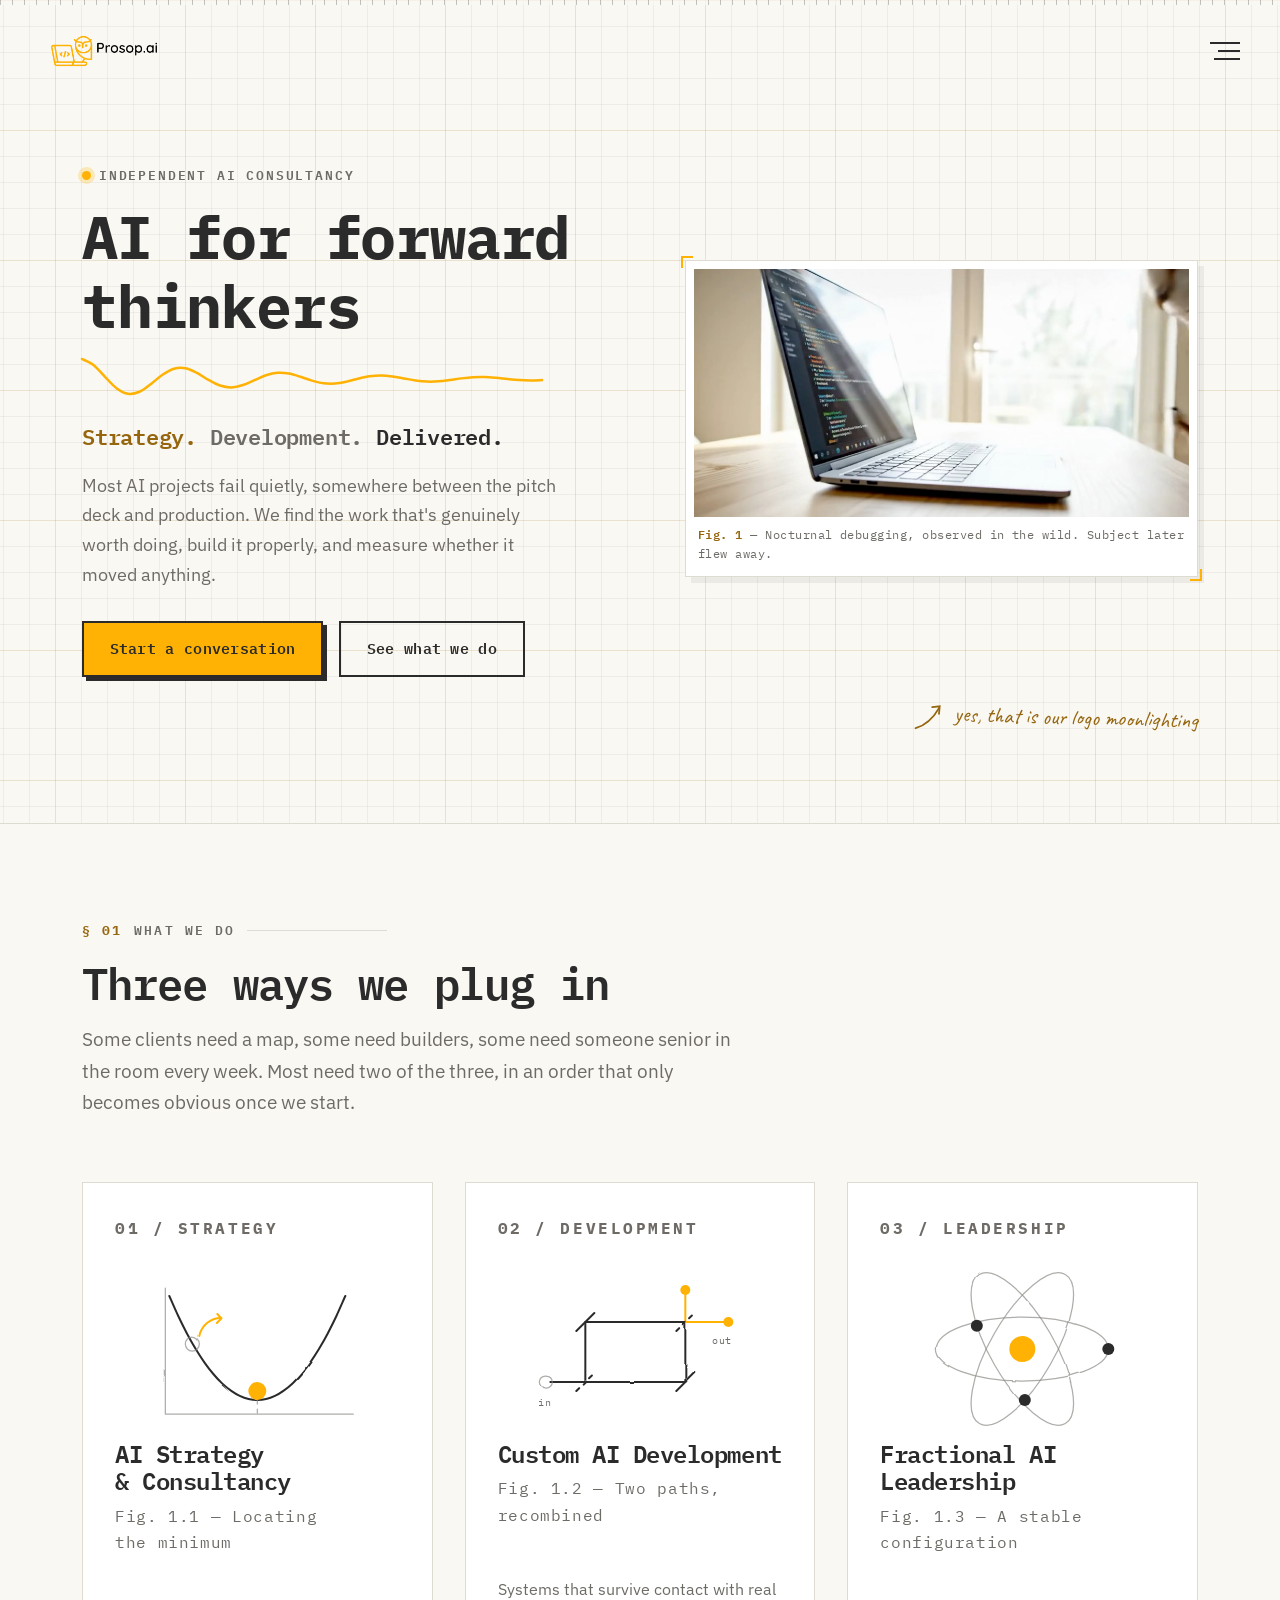
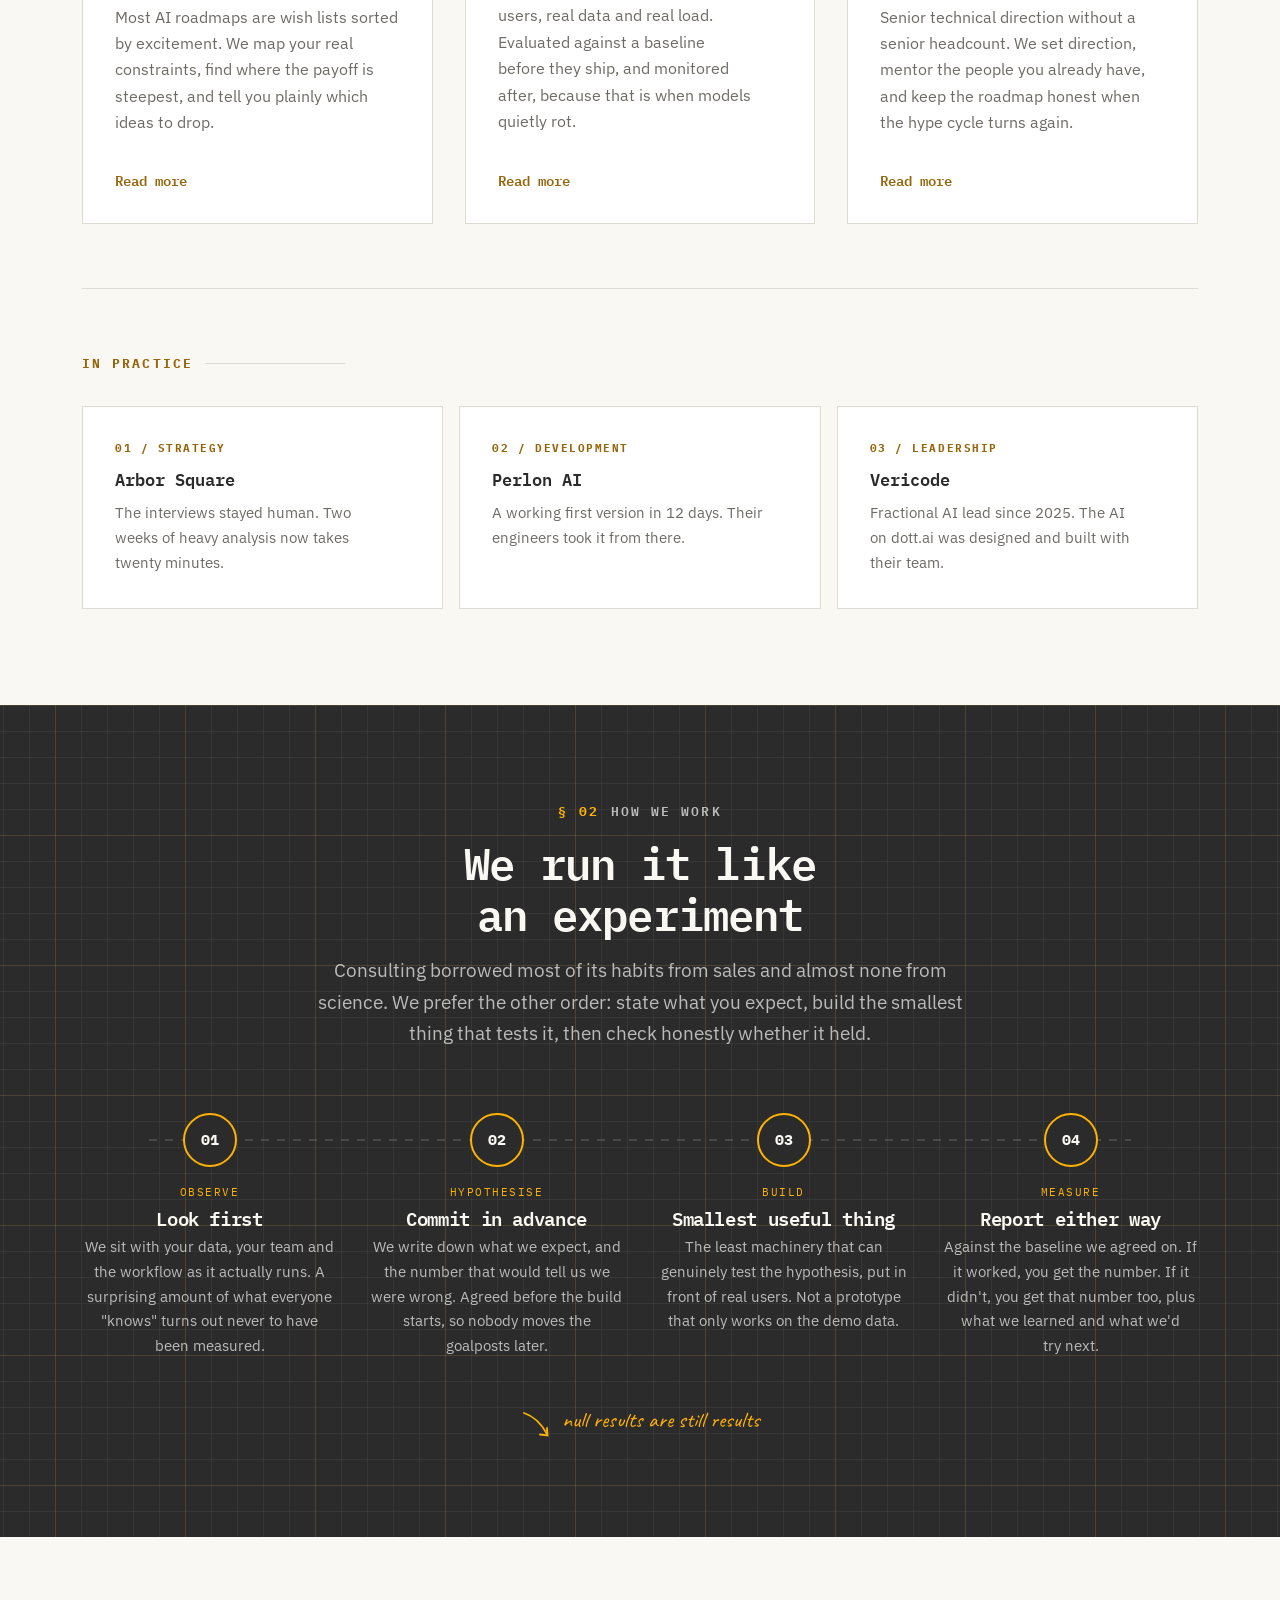
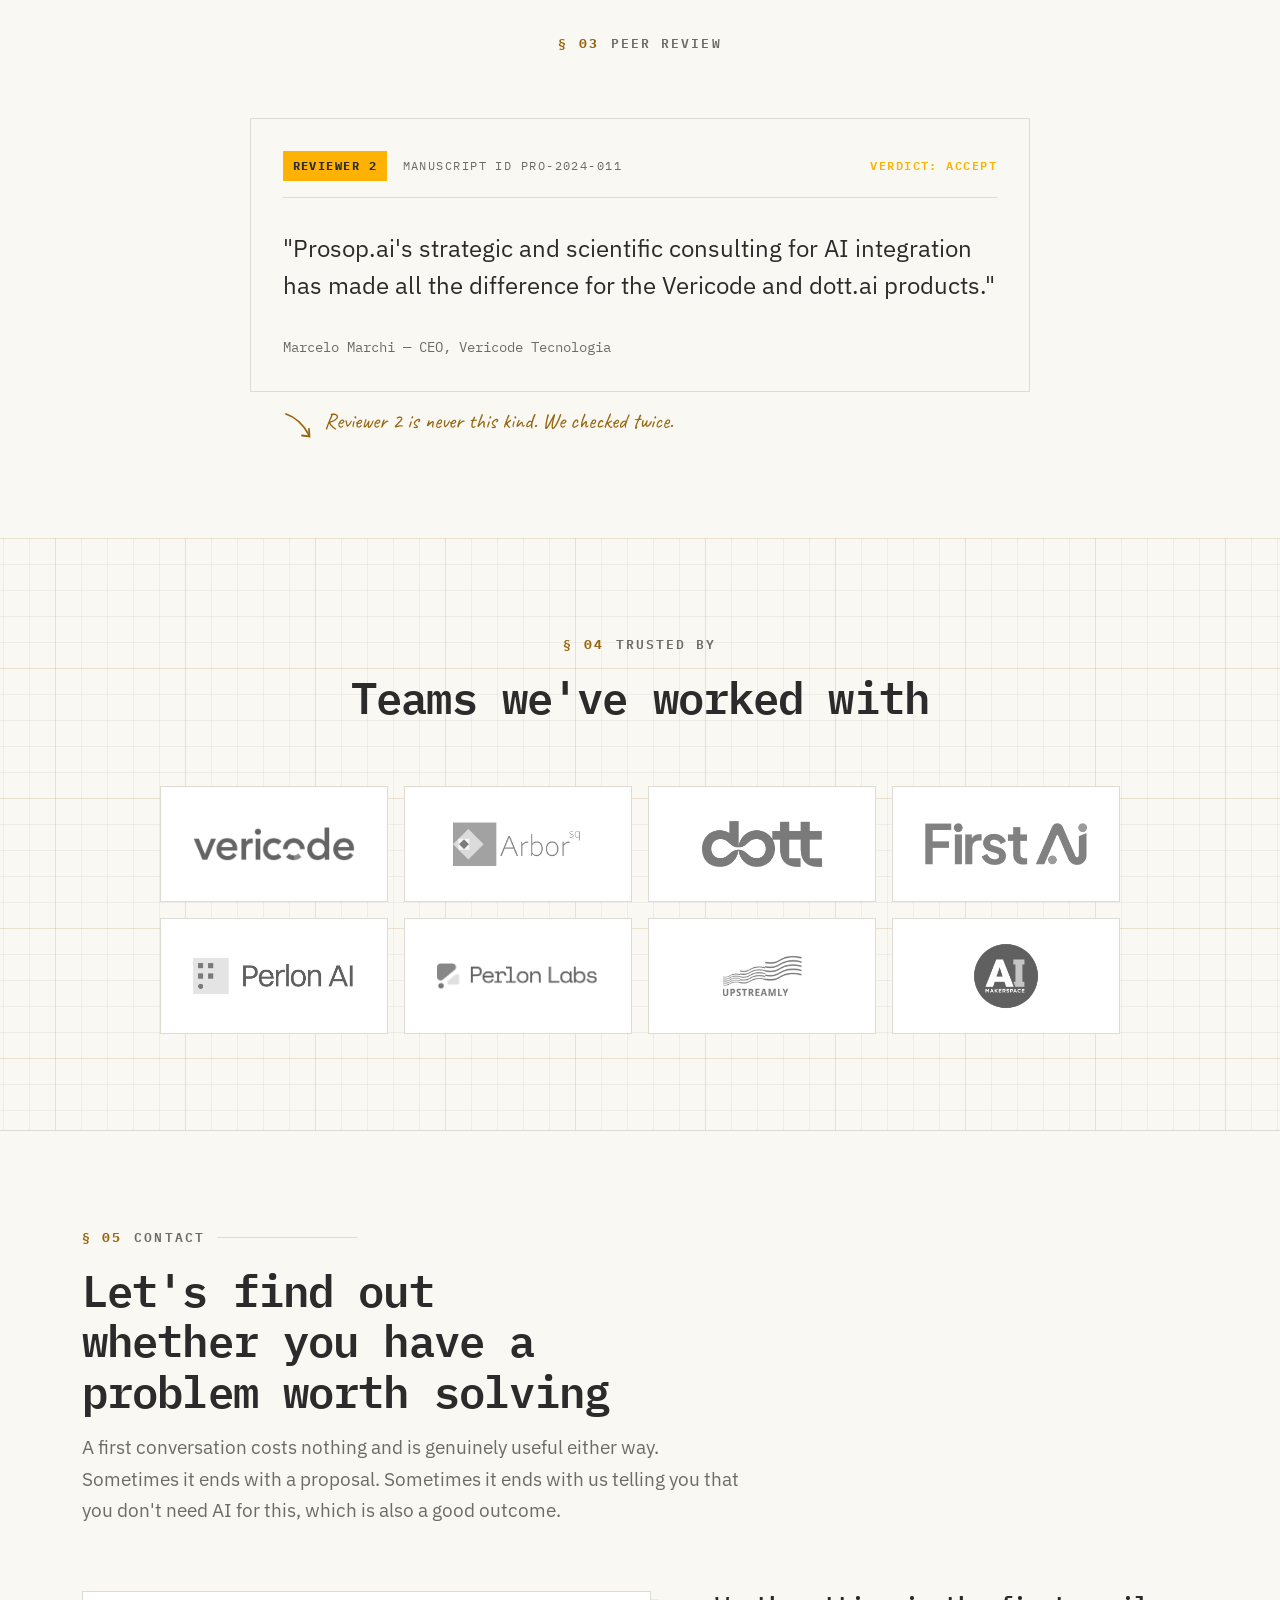
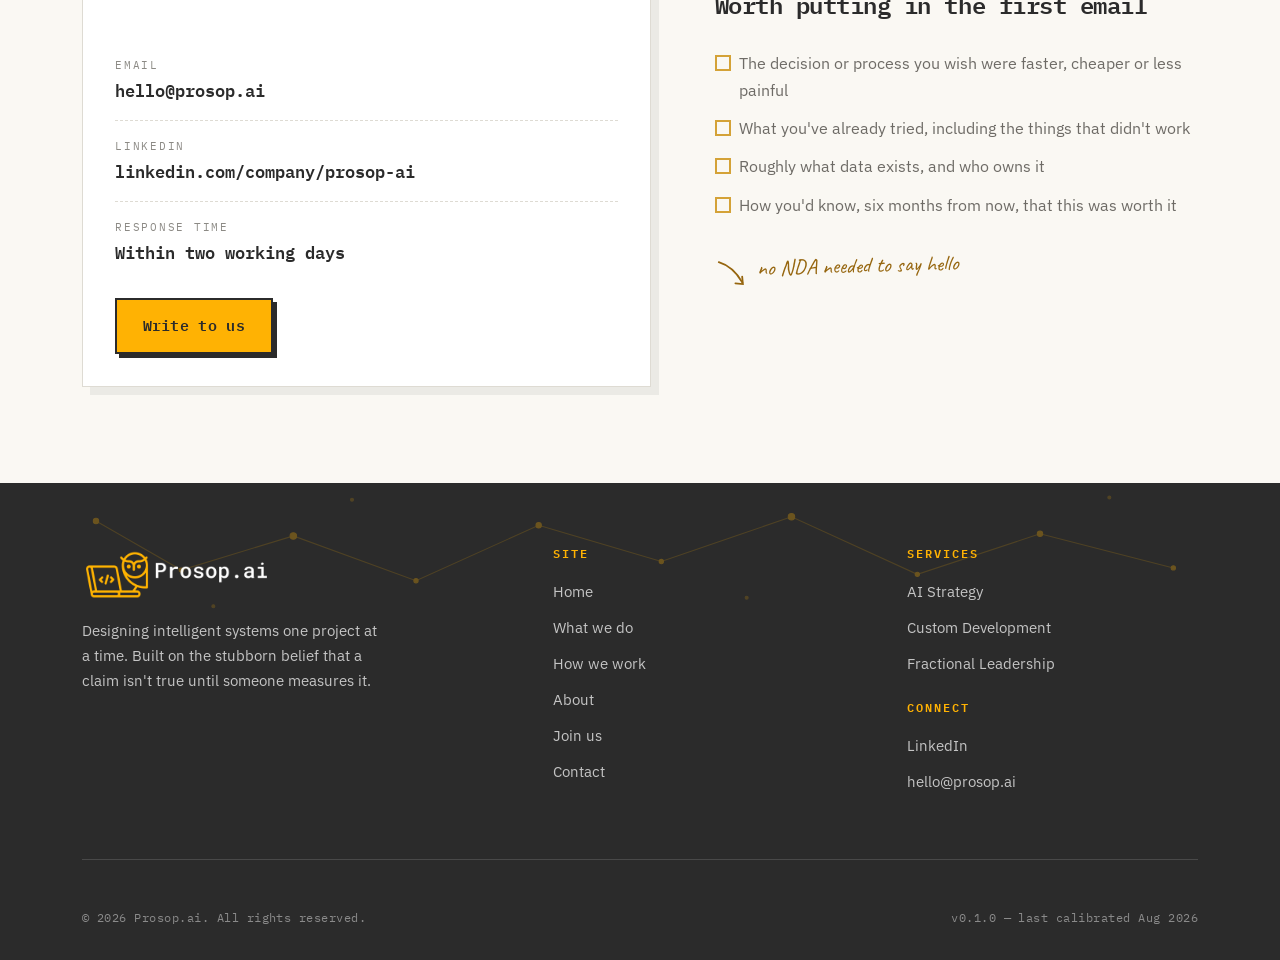
==== commit 4356d42e: "Add named cases to the three services and drop the brochure About copy. A sceptical visitor can now " ====
--- a/index.html
+++ b/index.html
@@ -190,6 +190,27 @@
                         </span>
                     </a>
                 </div>
+
+                <div class="cases cases--index reveal">
+                    <p class="section-label"><b>In practice</b></p>
+                    <div class="case-tease-grid">
+                        <a class="case-tease" href="strategy.html#in-practice">
+                            <span class="case-tease__service">01 / Strategy</span>
+                            <strong>Arbor Square</strong>
+                            <p>The interviews stayed human. Two weeks of heavy analysis now takes twenty minutes.</p>
+                        </a>
+                        <a class="case-tease" href="development.html#in-practice">
+                            <span class="case-tease__service">02 / Development</span>
+                            <strong>Perlon AI</strong>
+                            <p>A working first version in 12 days. Their engineers took it from there.</p>
+                        </a>
+                        <a class="case-tease" href="leadership.html#in-practice">
+                            <span class="case-tease__service">03 / Leadership</span>
+                            <strong>Vericode</strong>
+                            <p>Fractional AI lead since 2025. The AI on dott.ai was designed and built with their team.</p>
+                        </a>
+                    </div>
+                </div>
             </div>
         </section>
 
--- a/style.css
+++ b/style.css
@@ -1521,6 +1521,91 @@
     margin-top: 2px;
 }
 
+/* Named engagements, quieter than the rest of the notebook */
+.cases {
+    margin-top: var(--space-xl);
+}
+
+.cases .section-label {
+    margin-bottom: var(--space-md);
+}
+
+.cases__list {
+    display: flex;
+    flex-direction: column;
+    gap: var(--space-md);
+}
+
+.case {
+    padding: var(--space-md);
+    border: 1px solid var(--grey-line);
+    background: var(--white);
+    max-width: var(--measure);
+}
+
+.case__title {
+    font-size: 1.25rem;
+    font-weight: 700;
+    letter-spacing: -0.02em;
+    margin-bottom: var(--space-sm);
+}
+
+.case p {
+    color: var(--grey-deep);
+}
+
+.case p + p {
+    margin-top: var(--space-sm);
+}
+
+/* Home-page trace of the three service cases */
+.cases--index {
+    margin-top: var(--space-lg);
+    padding-top: var(--space-lg);
+    border-top: 1px solid var(--grey-line);
+}
+
+.case-tease-grid {
+    display: grid;
+    grid-template-columns: repeat(auto-fit, minmax(250px, 1fr));
+    gap: var(--space-sm);
+}
+
+.case-tease {
+    display: block;
+    padding: var(--space-md);
+    border: 1px solid var(--grey-line);
+    background: var(--white);
+    transition: border-color var(--t-mid), background-color var(--t-mid);
+}
+
+.case-tease:hover {
+    border-color: var(--charcoal);
+}
+
+.case-tease__service {
+    display: block;
+    font-family: var(--font-mono);
+    font-size: 0.6875rem;
+    font-weight: 700;
+    letter-spacing: 0.14em;
+    text-transform: uppercase;
+    color: var(--ochre-deep);
+    margin-bottom: var(--space-2xs);
+}
+
+.case-tease strong {
+    display: block;
+    font-family: var(--font-mono);
+    font-size: 1.0625rem;
+    margin-bottom: var(--space-2xs);
+}
+
+.case-tease p {
+    color: var(--grey-deep);
+    font-size: 0.9375rem;
+}
+
 /* Cross-links to the other two services */
 .sibling-nav {
     display: grid;
@@ -1838,7 +1923,9 @@
     .card,
     .principle,
     .contact__card,
-    .spec {
+    .spec,
+    .case,
+    .case-tease {
         padding: var(--space-sm);
     }
 
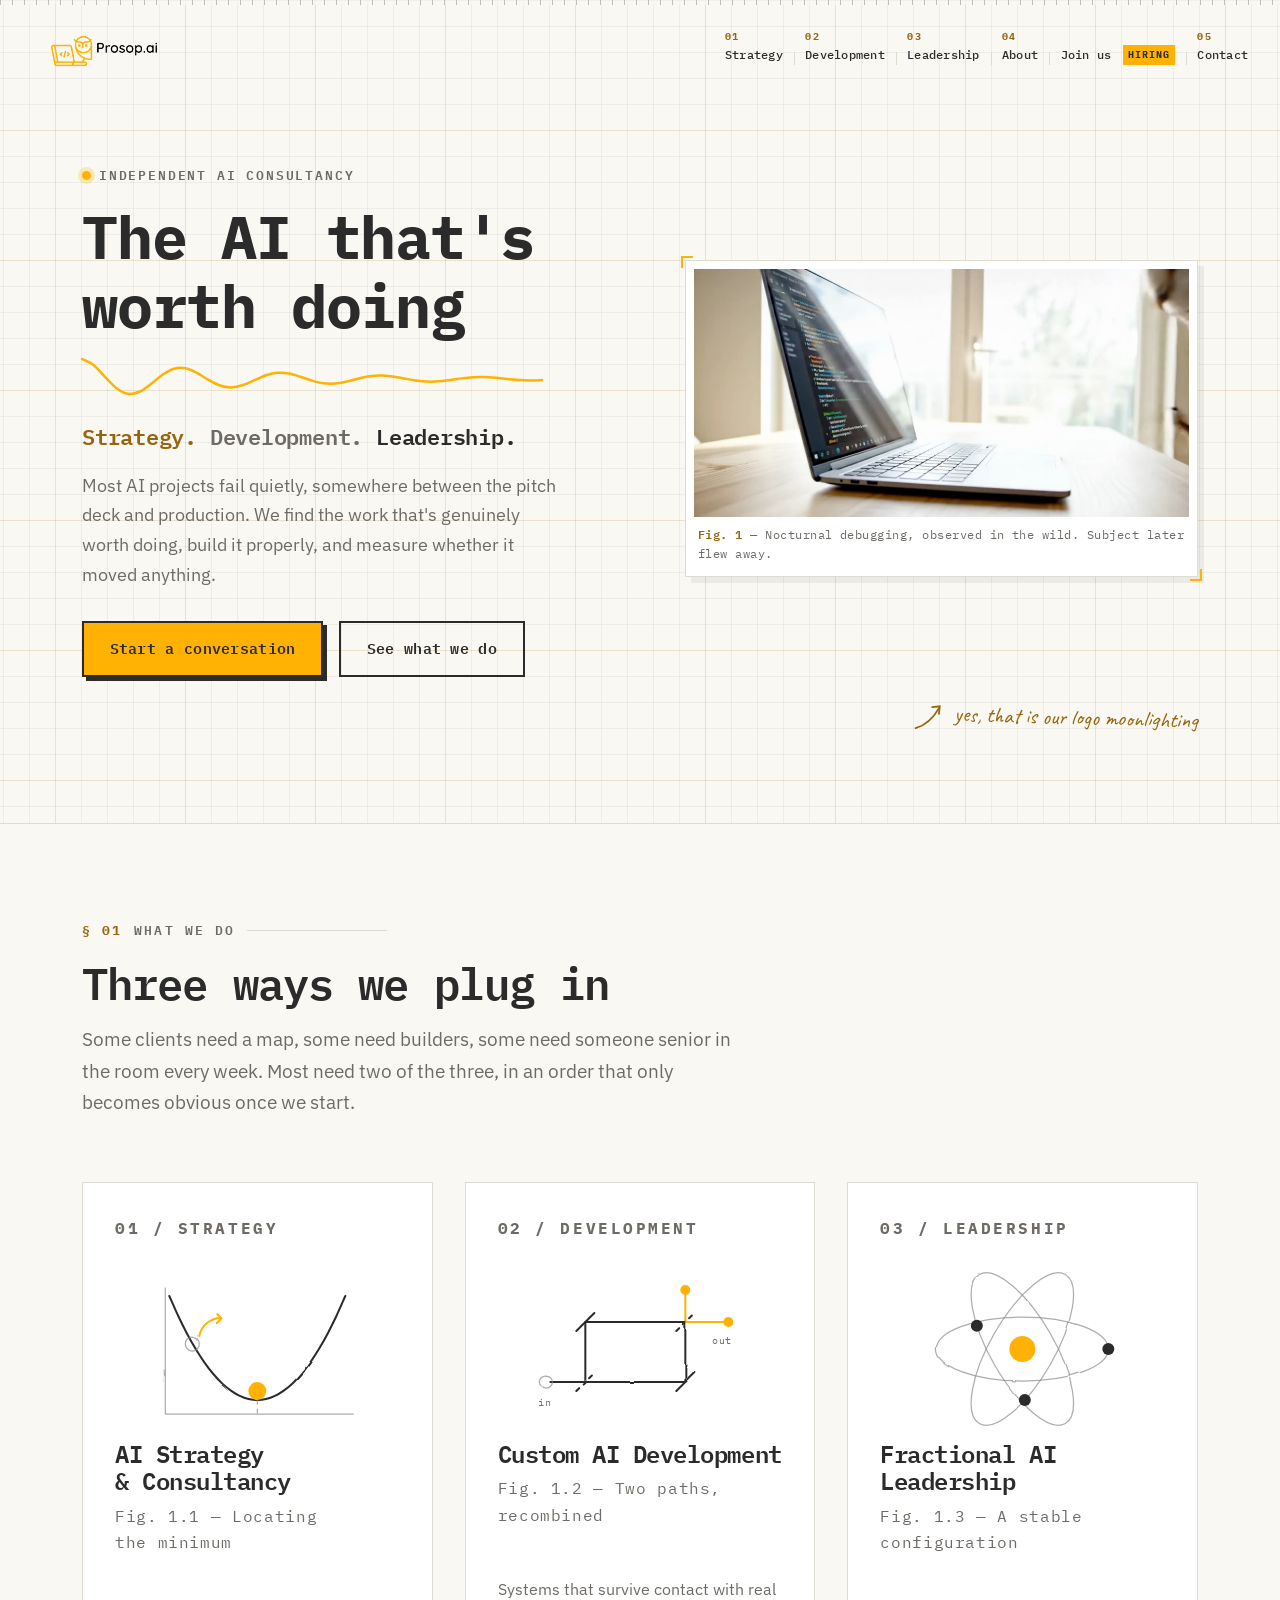
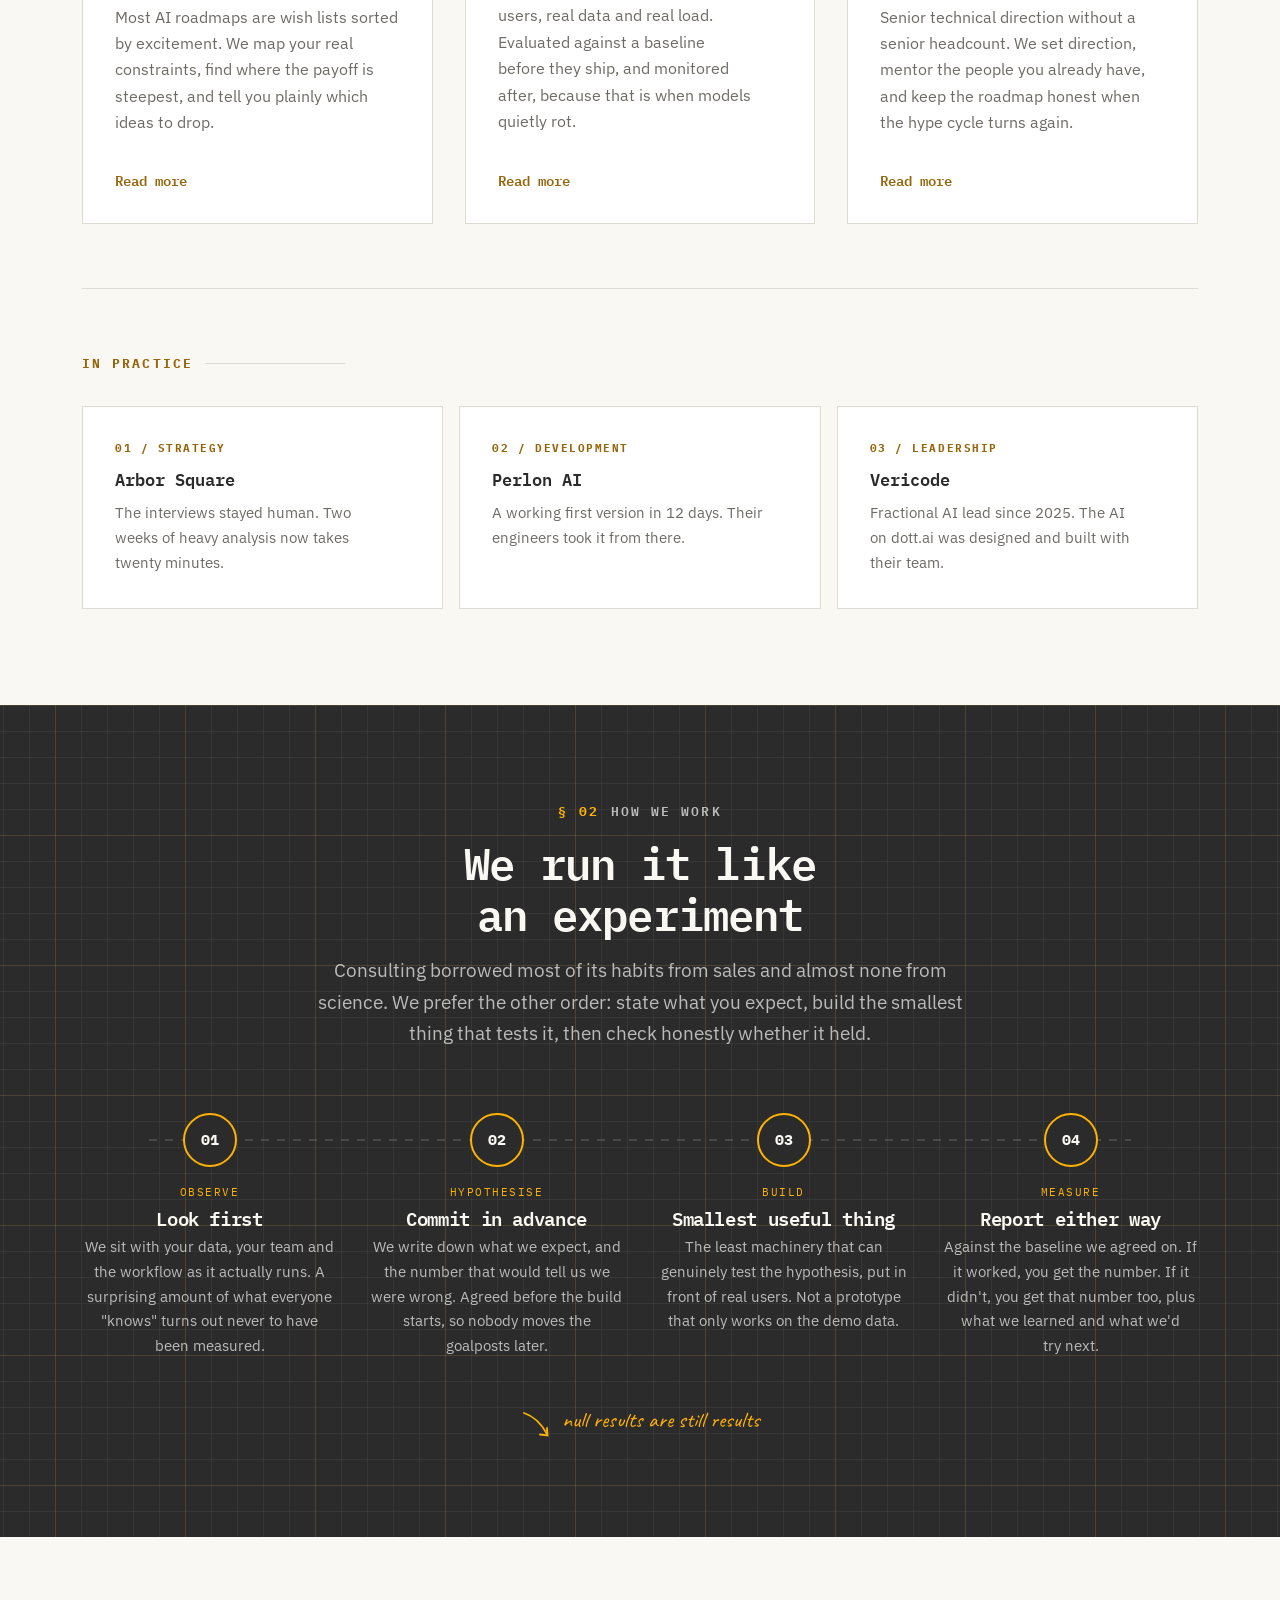
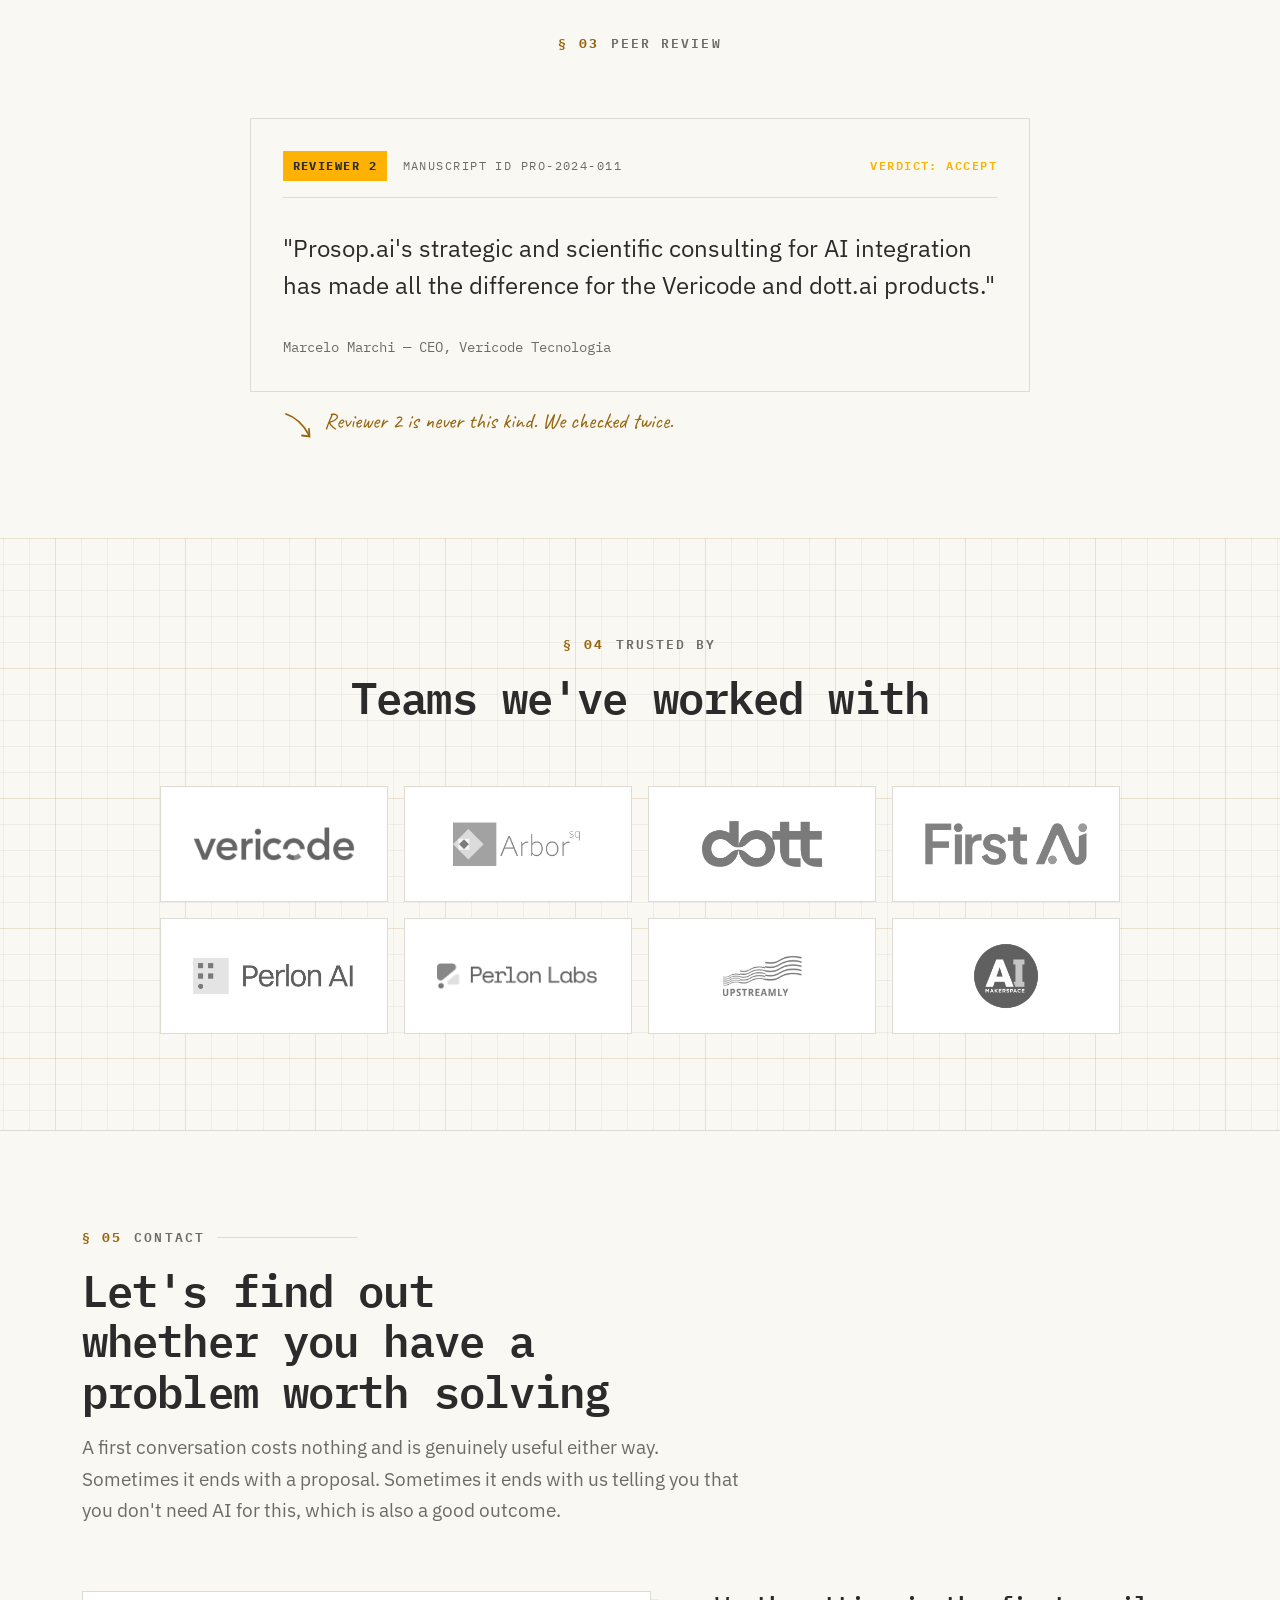
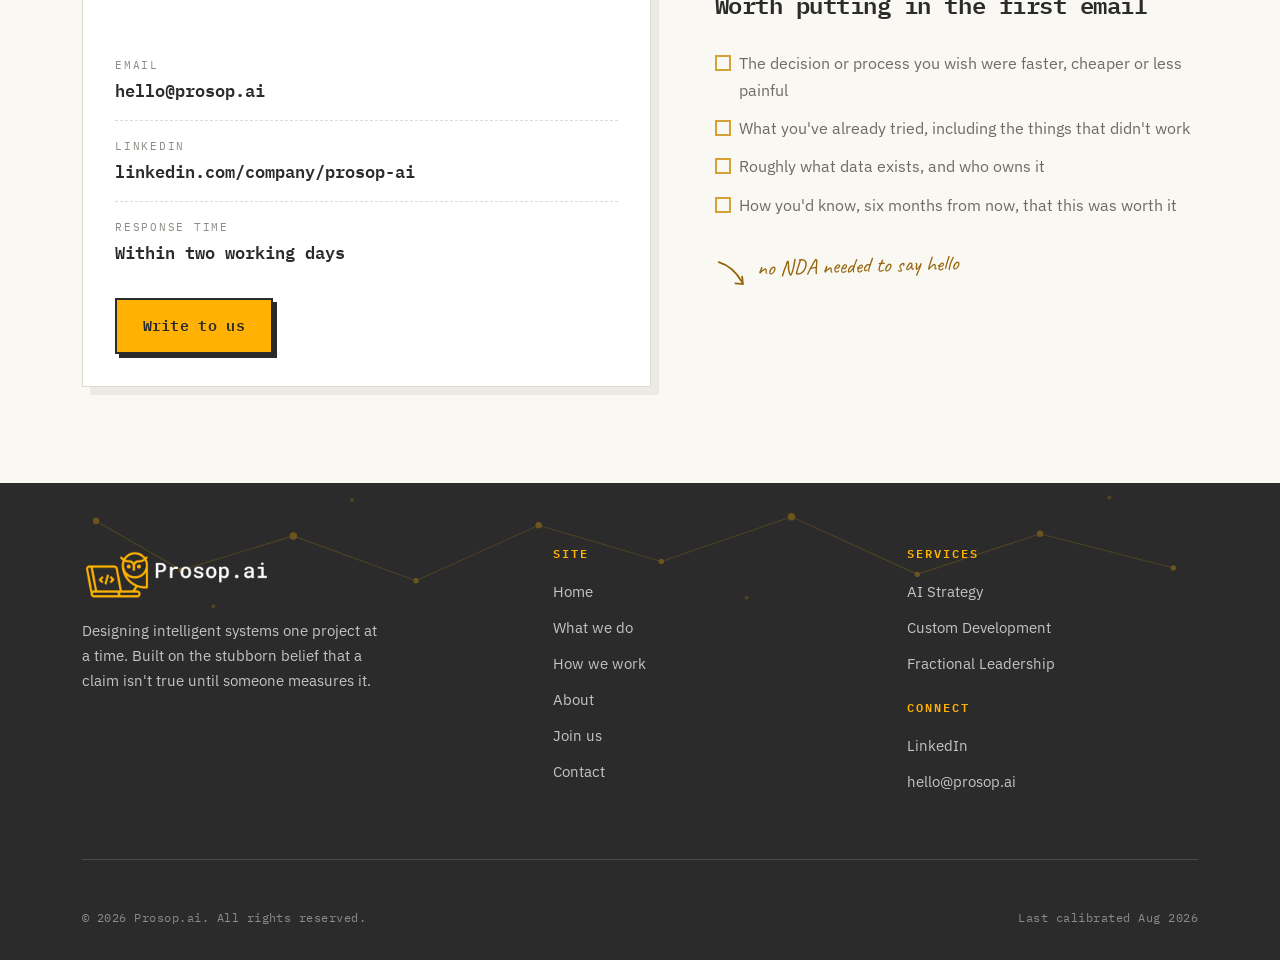
==== commit d8606688: "Add a desktop nav and tighten the public copy. The headline now states the actual offer, the graduat" ====
--- a/index.html
+++ b/index.html
@@ -4,10 +4,10 @@
     <meta charset="UTF-8">
     <meta name="viewport" content="width=device-width, initial-scale=1.0">
     <meta name="description" content="Prosop.ai is an independent AI consultancy. We find the AI work worth doing, build it, and measure whether it worked. Strategy, custom development and fractional AI leadership.">
-    <title>Prosop.ai — AI for forward thinkers</title>
-
-    <meta property="og:title" content="Prosop.ai — AI for forward thinkers">
-    <meta property="og:description" content="Strategy. Development. Delivered. An independent AI consultancy that runs projects like experiments.">
+    <title>Prosop.ai — The AI that's worth doing</title>
+
+    <meta property="og:title" content="Prosop.ai — The AI that's worth doing">
+    <meta property="og:description" content="Strategy. Development. Leadership. An independent AI consultancy that finds the work worth doing, builds it, and measures whether it worked.">
     <meta property="og:type" content="website">
     <meta property="og:image" content="images/Transparent Logo_black_letters.png">
     <meta name="theme-color" content="#FAF8F3">
@@ -41,6 +41,16 @@
                 <img src="images/Transparent Logo_black_letters.png" alt="Prosop.ai" width="2208" height="1042">
             </a>
         </div>
+        <nav class="site-nav" aria-label="Primary">
+            <ul>
+                <li><a href="strategy.html"><span class="site-nav__num">01</span><span class="site-nav__label">Strategy</span></a></li>
+                <li><a href="development.html"><span class="site-nav__num">02</span><span class="site-nav__label">Development</span></a></li>
+                <li><a href="leadership.html"><span class="site-nav__num">03</span><span class="site-nav__label">Leadership</span></a></li>
+                <li><a href="about.html"><span class="site-nav__num">04</span><span class="site-nav__label">About</span></a></li>
+                <li><a href="about.html#join"><span class="site-nav__num" aria-hidden="true"></span><span class="site-nav__label">Join us <span class="tag">hiring</span></span></a></li>
+                <li><a href="index.html#contact"><span class="site-nav__num">05</span><span class="site-nav__label">Contact</span></a></li>
+            </ul>
+        </nav>
         <button class="menu-toggle" id="menuToggle" aria-label="Open menu" aria-expanded="false" aria-controls="slideMenu">
             <span class="hamburger"></span>
             <span class="hamburger"></span>
@@ -73,13 +83,13 @@
                 <div class="hero__grid">
                     <div class="hero__text">
                         <p class="hero__eyebrow">Independent AI consultancy</p>
-                        <h1>AI for forward thinkers</h1>
+                        <h1>The AI that's worth doing</h1>
 
                         <svg class="hero__wave" viewBox="0 0 460 46" aria-hidden="true" focusable="false" preserveAspectRatio="xMidYMid meet">
                             <path d="M0 3C1.917 3.994 7.667 5.998 11.5 8.965C15.33 11.93 19.17 16.93 23 20.81C26.83 24.68 30.67 29.37 34.5 32.2C38.33 35.04 42.17 37.24 46 37.84C49.83 38.43 53.67 37.42 57.5 35.77C61.33 34.12 65.17 30.77 69 27.94C72.83 25.1 76.67 21.29 80.5 18.75C84.33 16.22 88.17 13.8 92 12.72C95.83 11.64 99.67 11.58 103.5 12.29C107.3 13 111.2 15.03 115 16.96C118.8 18.9 122.7 21.81 126.5 23.9C130.3 26 134.2 28.3 138 29.55C141.8 30.8 145.7 31.48 149.5 31.4C153.3 31.32 157.2 30.27 161 29.06C164.8 27.85 168.7 25.78 172.5 24.15C176.3 22.53 180.2 20.53 184 19.31C187.8 18.09 191.7 17.11 195.5 16.82C199.3 16.52 203.2 16.89 207 17.55C210.8 18.21 214.7 19.58 218.5 20.76C222.3 21.94 226.2 23.55 230 24.63C233.8 25.71 237.7 26.76 241.5 27.25C245.3 27.73 249.2 27.8 253 27.53C256.8 27.27 260.7 26.44 264.5 25.65C268.3 24.85 272.2 23.63 276 22.75C279.8 21.86 283.7 20.87 287.5 20.33C291.3 19.78 295.2 19.46 299 19.47C302.8 19.48 306.7 19.9 310.5 20.39C314.3 20.88 318.2 21.74 322 22.42C325.8 23.1 329.7 23.95 333.5 24.47C337.3 25 341.2 25.43 345 25.57C348.8 25.72 352.7 25.58 356.5 25.32C360.3 25.06 364.2 24.5 368 24.01C371.8 23.52 375.7 22.84 379.5 22.38C383.3 21.92 387.2 21.47 391 21.25C394.8 21.03 398.7 20.99 402.5 21.08C406.3 21.18 410.2 21.52 414 21.84C417.8 22.17 421.7 22.68 425.5 23.05C429.3 23.43 433.2 23.85 437 24.09C440.8 24.32 444.7 24.47 448.5 24.48C452.3 24.49 458.1 24.18 460 24.12"/>
                         </svg>
 
-                        <p class="hero__triad"><span>Strategy.</span> <span>Development.</span> <span>Delivered.</span></p>
+                        <p class="hero__triad"><span>Strategy.</span> <span>Development.</span> <span>Leadership.</span></p>
 
                         <p class="hero__lede">Most AI projects fail quietly, somewhere between the pitch deck and production. We find the work that's genuinely worth doing, build it properly, and measure whether it moved anything.</p>
 
@@ -325,7 +335,6 @@
 
                 <div class="contact__grid">
                     <div class="contact__card reveal">
-                        <!-- CONFIRM: replace with the real inbox and LinkedIn URL before publishing -->
                         <div class="contact__list">
                             <div class="contact__item">
                                 <span class="contact__key">Email</span>
@@ -413,7 +422,7 @@
             </div>
             <div class="footer__bottom">
                 <p>&copy; <span id="year">2026</span> Prosop.ai. All rights reserved.</p>
-                <p class="footer__version">v0.1.0 — last calibrated Aug 2026</p>
+                <p class="footer__version">Last calibrated Aug 2026</p>
             </div>
         </div>
     </footer>
--- a/style.css
+++ b/style.css
@@ -473,6 +473,113 @@
     width: 30px;
 }
 
+/* Running head: numbered like the drawer, quiet like a notebook margin */
+.site-nav {
+    display: none;
+}
+
+.site-nav ul {
+    display: flex;
+    align-items: stretch;
+    list-style: none;
+}
+
+.site-nav a {
+    position: relative;
+    display: flex;
+    flex-direction: column;
+    justify-content: flex-end;
+    gap: 0.2rem;
+    min-height: 2.6rem;
+    padding: 0.15rem 1rem 0.2rem;
+    font-family: var(--font-mono);
+    font-size: 0.8125rem;
+    font-weight: 500;
+    letter-spacing: 0.02em;
+    color: var(--charcoal);
+    white-space: nowrap;
+}
+
+.site-nav li:first-child a {
+    padding-left: 0;
+}
+
+.site-nav li:last-child a {
+    padding-right: 0;
+}
+
+.site-nav li + li {
+    position: relative;
+}
+
+.site-nav li + li::before {
+    content: '';
+    position: absolute;
+    left: 0;
+    bottom: 0.45rem;
+    width: 1px;
+    height: 0.8rem;
+    background: var(--grey-line);
+}
+
+.site-nav__num {
+    font-size: 0.625rem;
+    font-weight: 700;
+    letter-spacing: 0.14em;
+    color: var(--ochre-deep);
+    line-height: 1;
+    min-height: 0.625rem;
+}
+
+.site-nav__label {
+    padding-bottom: 2px;
+    border-bottom: 2px solid transparent;
+    transition: border-color var(--t-mid), color var(--t-fast);
+}
+
+.site-nav a:hover {
+    color: var(--ochre-deep);
+}
+
+.site-nav a:hover .site-nav__num {
+    color: var(--ochre);
+}
+
+.site-nav a[aria-current='page'] .site-nav__label {
+    border-bottom-color: var(--orange);
+}
+
+.site-nav a:hover .tag,
+.site-nav a:focus-visible .tag {
+    background: var(--orange-soft);
+}
+
+@media (min-width: 1120px) {
+    .site-nav {
+        display: block;
+        margin-left: auto;
+    }
+
+    .menu-toggle {
+        display: none;
+    }
+}
+
+@media (min-width: 1120px) and (max-width: 1280px) {
+    .site-nav a {
+        padding-inline: 0.7rem;
+        font-size: 0.75rem;
+    }
+
+    .site-nav li:first-child a {
+        padding-left: 0;
+    }
+
+    .site-nav li:last-child a {
+        padding-right: 0;
+    }
+}
+
 /* 09  SLIDE MENU ========================================================= */
 
 .slide-menu {
@@ -1396,33 +1503,6 @@
     color: var(--grey-deep);
 }
 
-/* Short facts strip, styled like measured quantities */
-.facts {
-    display: grid;
-    grid-template-columns: repeat(auto-fit, minmax(180px, 1fr));
-    gap: var(--space-md);
-    padding: var(--space-md) 0;
-    border-block: 1px solid var(--grey-line);
-    margin-bottom: var(--space-lg);
-}
-
-.fact__value {
-    font-family: var(--font-mono);
-    font-size: clamp(1.5rem, 3vw, 2.125rem);
-    font-weight: 700;
-    color: var(--charcoal);
-    line-height: 1.1;
-}
-
-.fact__label {
-    font-family: var(--font-mono);
-    font-size: 0.6875rem;
-    letter-spacing: 0.14em;
-    text-transform: uppercase;
-    color: var(--grey-deep);
-    margin-top: var(--space-3xs);
-}
-
 /* 20  SERVICE PAGES ====================================================== */
 
 .service__grid {
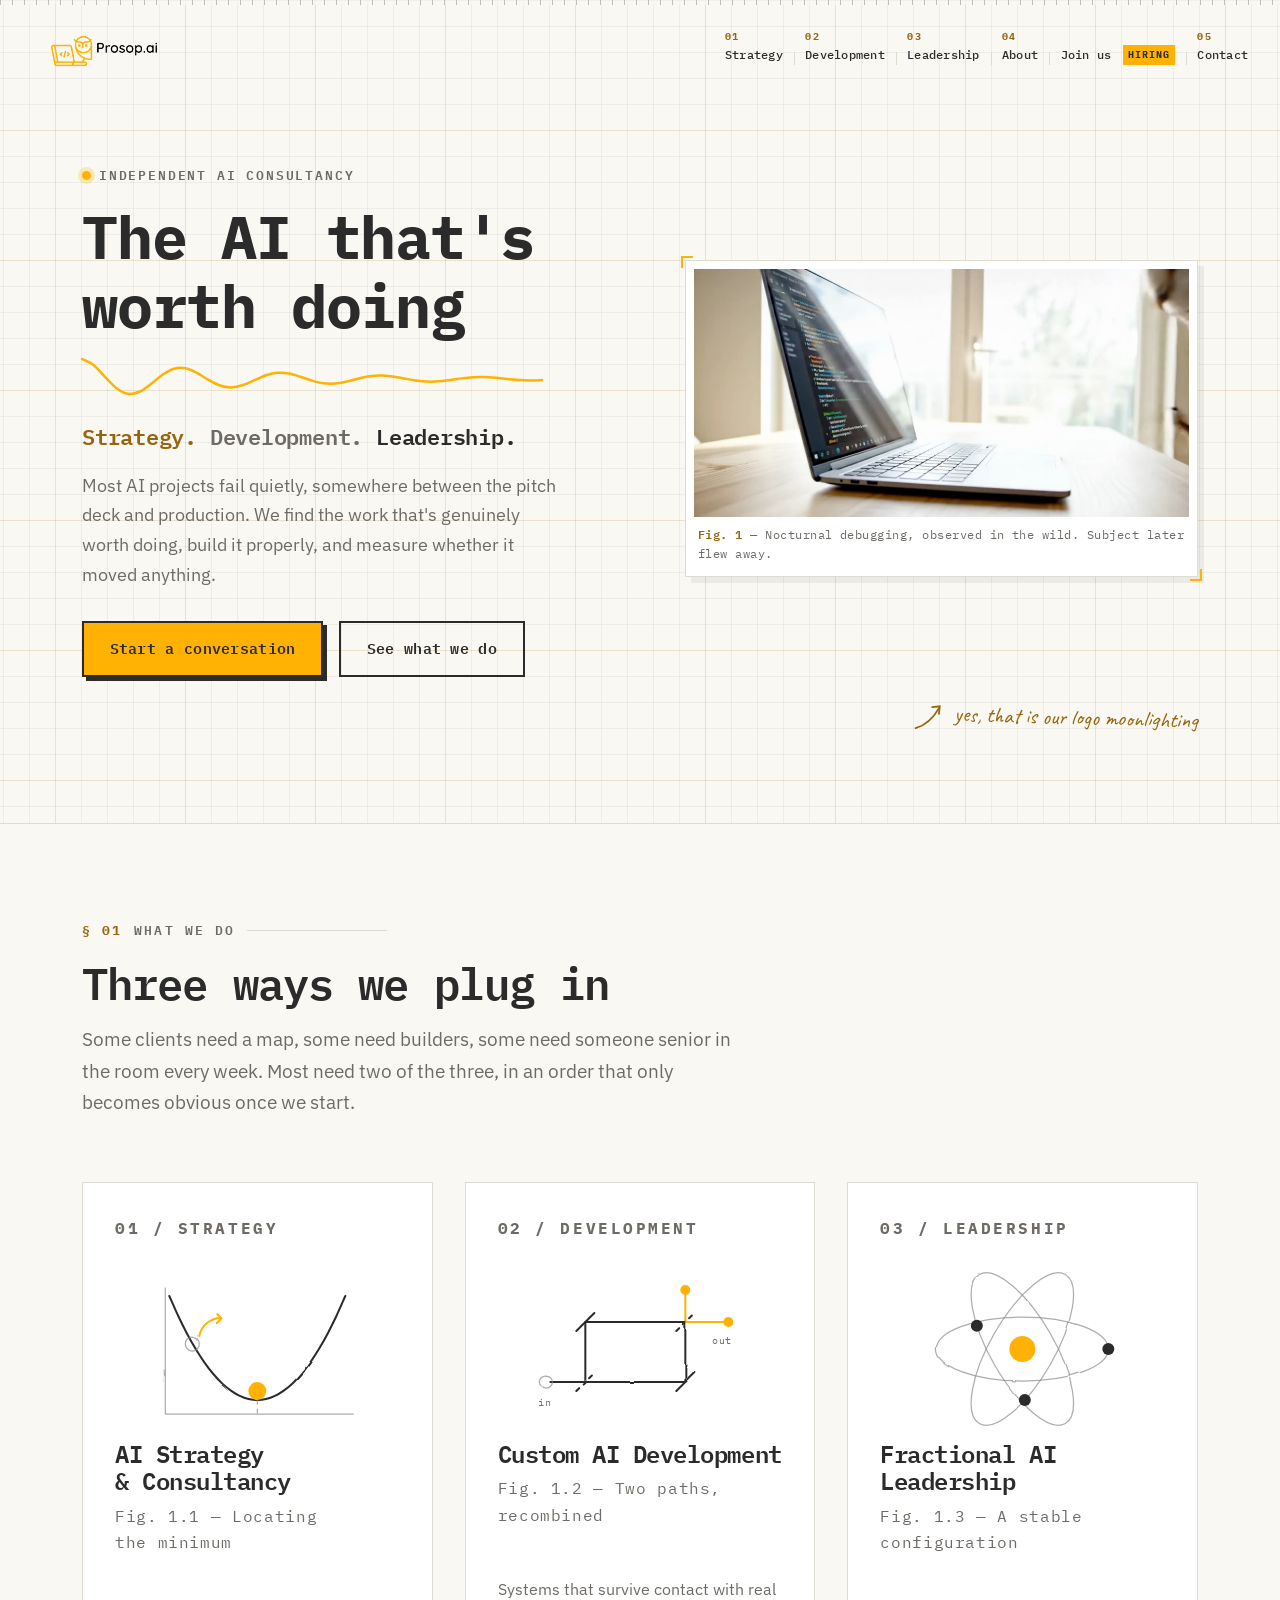
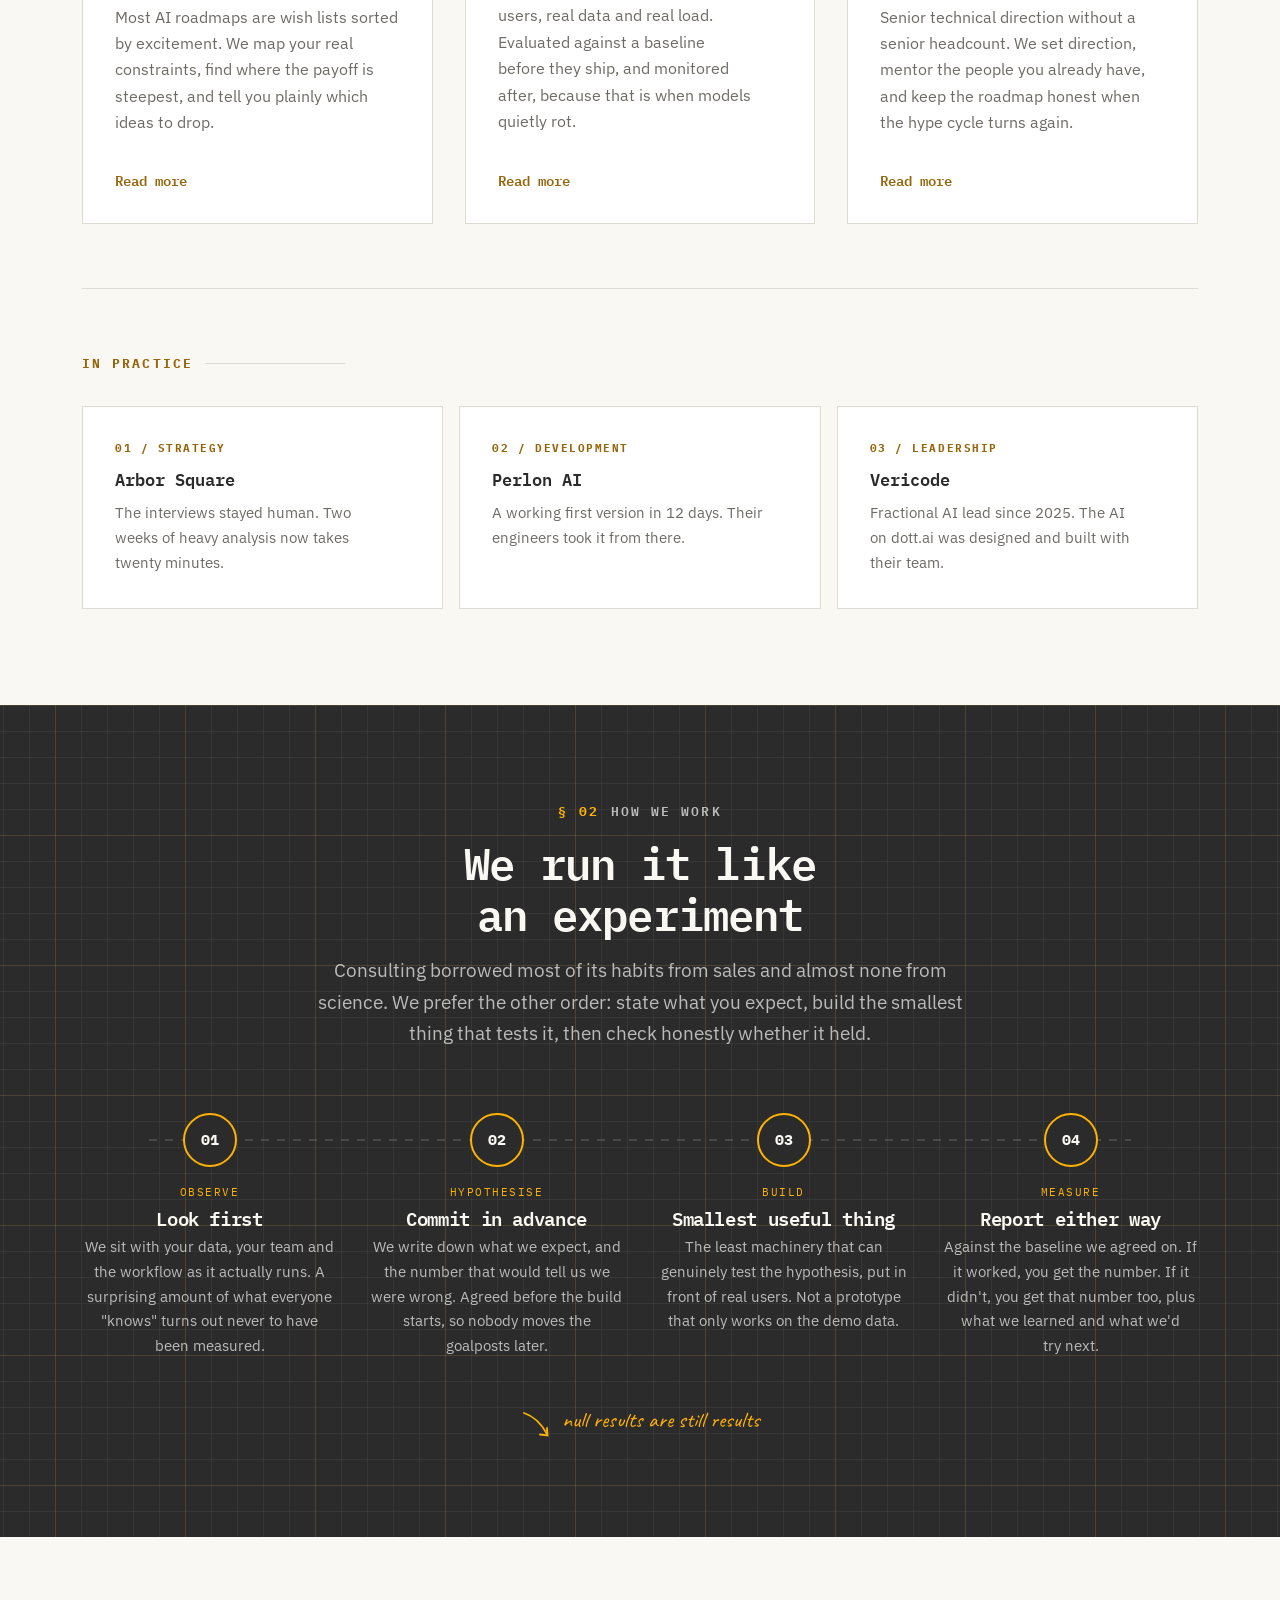
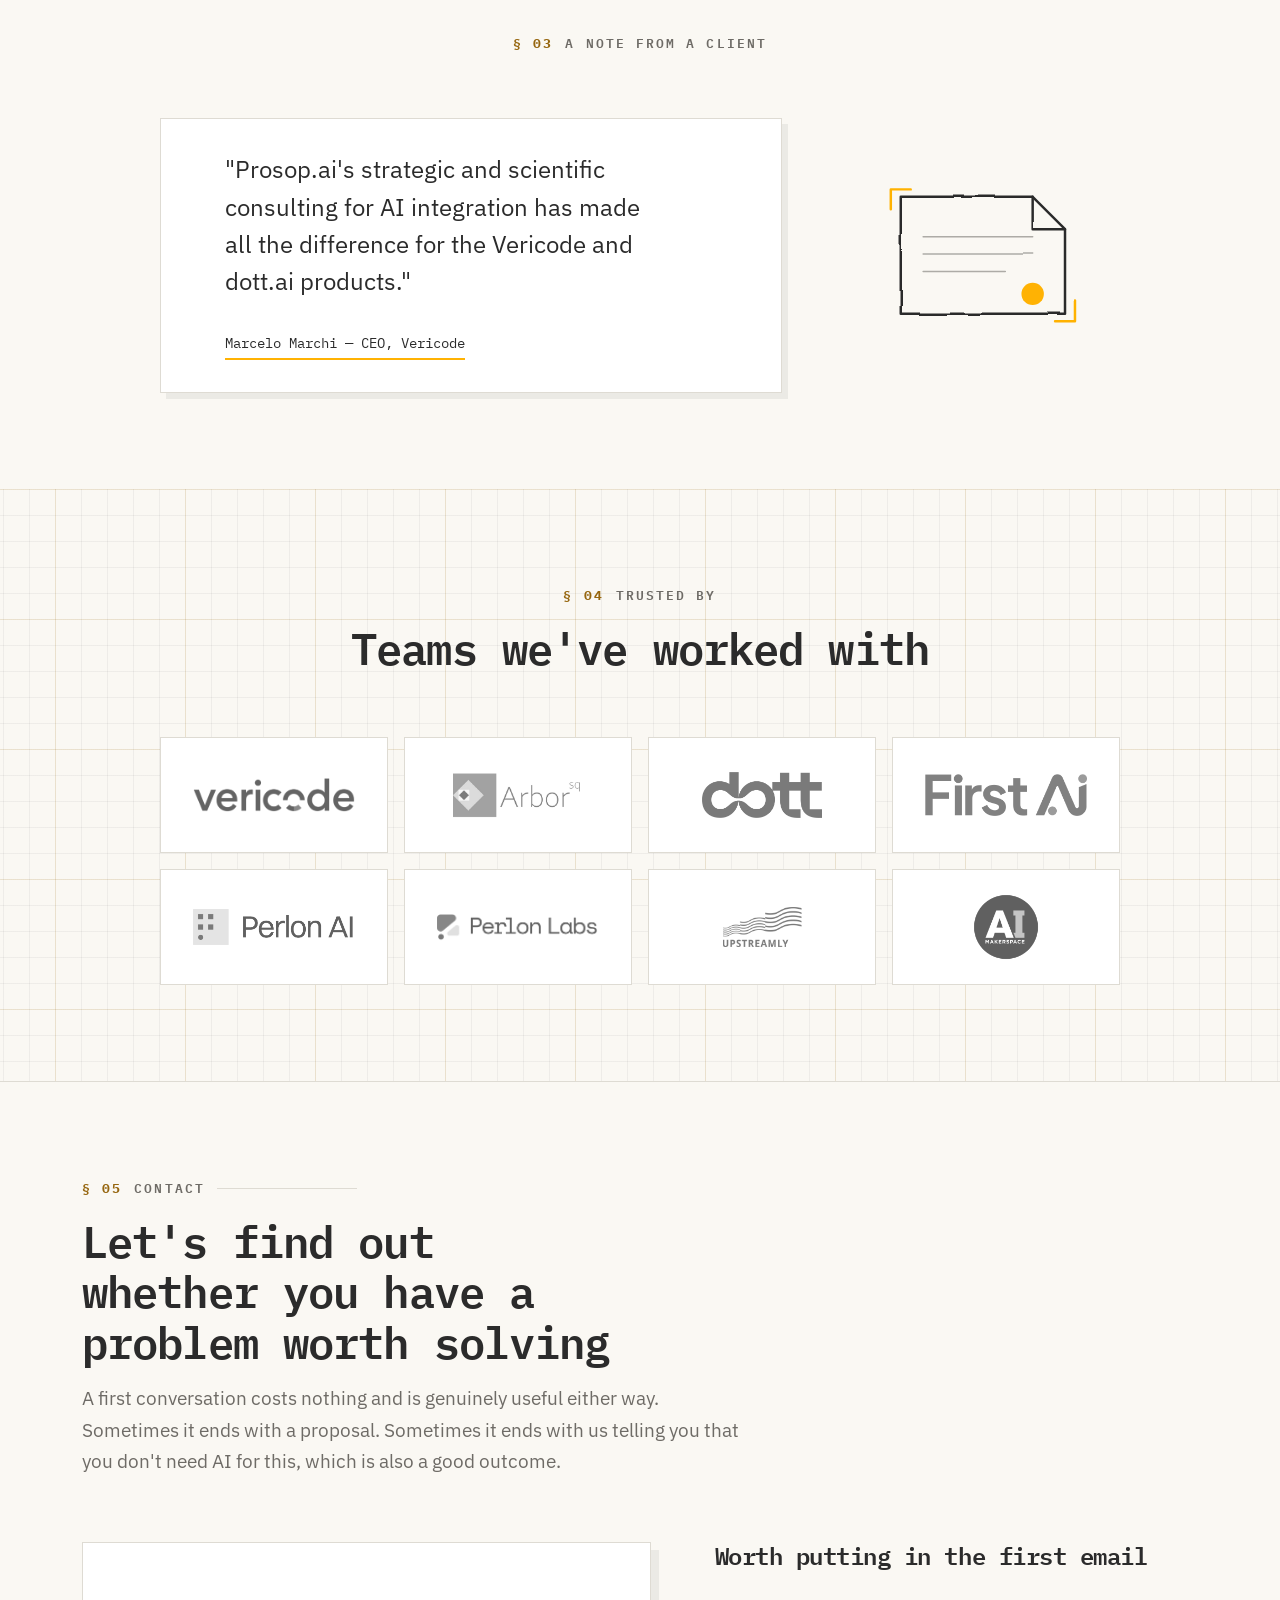
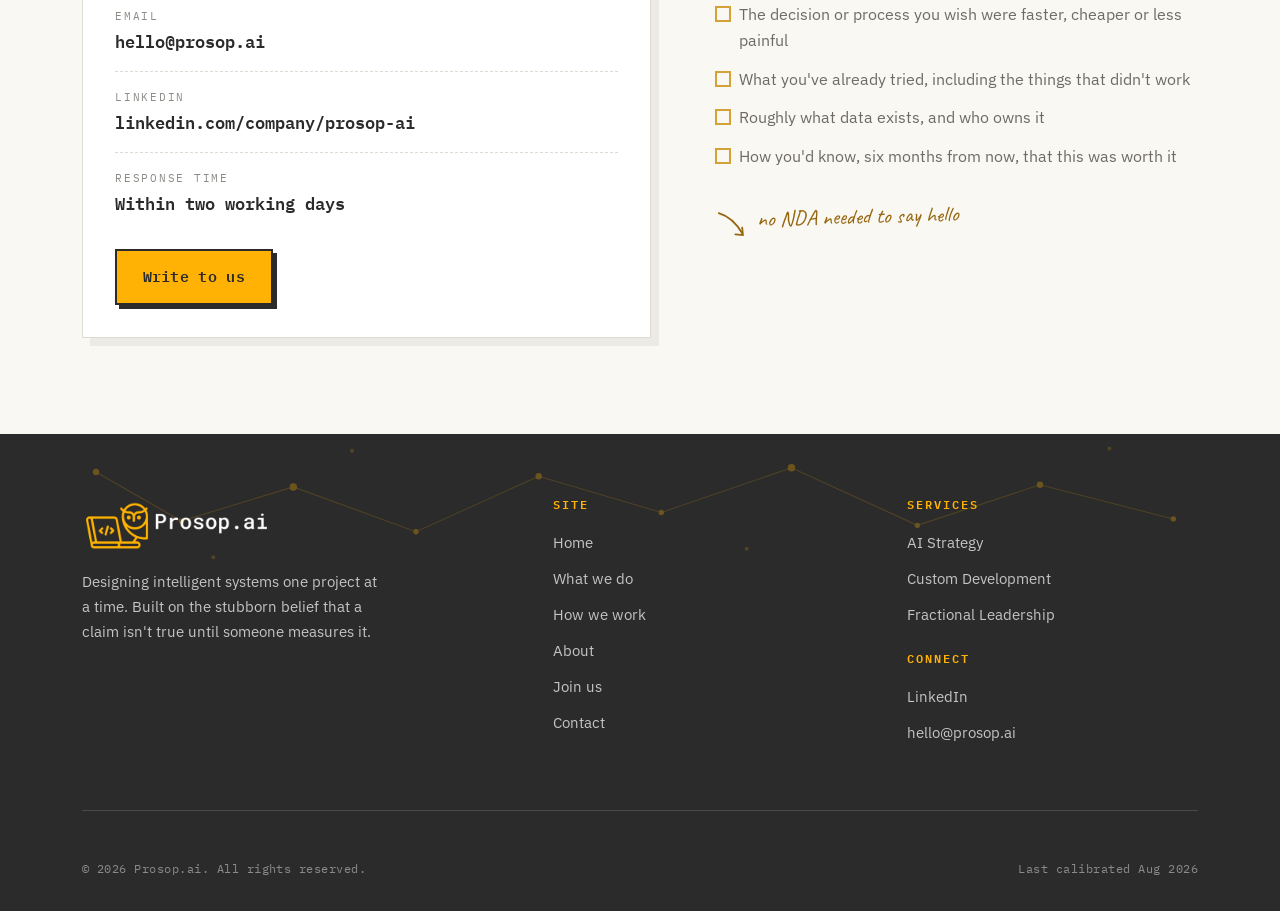
==== commit ebc62d72: "Replace the journal-review quote with a plain note from a client. The testimonial is still there; th" ====
--- a/index.html
+++ b/index.html
@@ -275,29 +275,34 @@
             </div>
         </section>
 
-        <!-- ============ § 03 PEER REVIEW ============ -->
-        <section id="peer-review" class="section surface-paper">
+        <!-- ============ § 03 A NOTE FROM A CLIENT ============ -->
+        <section id="from-a-client" class="section surface-paper">
             <div class="container">
                 <div class="section-head section-head--center reveal">
-                    <p class="section-label"><b>§ 03</b> Peer review</p>
-                </div>
-
-                <figure class="review reveal">
-                    <div class="review__meta">
-                        <span class="review__badge">Reviewer 2</span>
-                        <span>Manuscript ID PRO-2024-011</span>
-                        <span class="review__verdict">Verdict: accept</span>
-                    </div>
-                    <blockquote>
-                        <p>"Prosop.ai's strategic and scientific consulting for AI integration has made all the difference for the Vericode and dott.ai products."</p>
-                    </blockquote>
-                    <figcaption><cite>Marcelo Marchi — CEO, Vericode Tecnologia</cite></figcaption>
-                </figure>
-
-                <p class="annot review__aside reveal">
-                    <svg viewBox="0 0 34 34" aria-hidden="true" focusable="false"><path d="M4 6C10 8 20 14 27 27"/><path d="M20 27.5 27.5 28.5 27 21"/></svg>
-                    Reviewer 2 is never this kind. We checked twice.
-                </p>
+                    <p class="section-label"><b>§ 03</b> A note from a client</p>
+                </div>
+
+                <div class="review-grid reveal">
+                    <figure class="review">
+                        <blockquote>
+                            <p>"Prosop.ai's strategic and scientific consulting for AI integration has made all the difference for the Vericode and dott.ai products."</p>
+                        </blockquote>
+                        <figcaption><cite>Marcelo Marchi — CEO, Vericode</cite></figcaption>
+                    </figure>
+
+                    <div class="review__drawing" aria-hidden="true">
+                        <svg class="diagram" viewBox="0 0 220 150" focusable="false">
+                            <g filter="url(#sketch)">
+                                <path d="M44 28H150L176 54V122H44Z"/>
+                                <path d="M150 28V54H176"/>
+                                <path class="faint" d="M62 60H150M62 74H150M62 88H128"/>
+                                <path class="accent" d="M36 22H52M36 22V38"/>
+                                <path class="accent" d="M184 128H168M184 128V112"/>
+                            </g>
+                            <circle class="accent-fill" cx="150" cy="106" r="9"/>
+                        </svg>
+                    </div>
+                </div>
             </div>
         </section>
 
--- a/style.css
+++ b/style.css
@@ -16,7 +16,7 @@
      13  Hero
      14  Service cards
      15  Protocol
-     16  Peer review
+     16  A note from a client
      17  Trusted by
      18  Contact
      19  About
@@ -1239,42 +1239,22 @@
     color: var(--grey-deep);
 }
 
-/* 16  PEER REVIEW ======================================================== */
+/* 16  A NOTE FROM A CLIENT =============================================== */
+
+.review-grid {
+    display: grid;
+    grid-template-columns: minmax(0, 1.25fr) minmax(180px, 0.55fr);
+    gap: var(--space-lg);
+    align-items: center;
+    max-width: 960px;
+    margin: 0 auto;
+}
 
 .review {
-    max-width: 780px;
-    margin: 0 auto;
-    padding: var(--space-md);
+    padding: var(--space-md) var(--space-lg);
     border: 1px solid var(--grey-line);
-    background: rgba(255, 255, 255, 0.03);
-}
-
-.review__meta {
-    display: flex;
-    flex-wrap: wrap;
-    align-items: center;
-    gap: var(--space-2xs) var(--space-sm);
-    padding-bottom: var(--space-sm);
-    margin-bottom: var(--space-md);
-    border-bottom: 1px solid var(--grey-line);
-    font-family: var(--font-mono);
-    font-size: 0.75rem;
-    letter-spacing: 0.12em;
-    text-transform: uppercase;
-    color: var(--grey-deep);
-}
-
-.review__badge {
-    padding: 0.3rem 0.6rem;
-    font-weight: 700;
-    color: var(--charcoal);
-    background: var(--orange);
-}
-
-.review__verdict {
-    margin-left: auto;
-    color: var(--orange);
-    font-weight: 600;
+    background: var(--white);
+    box-shadow: 6px 6px 0 rgba(43, 43, 43, 0.07);
 }
 
 .review blockquote p {
@@ -1284,18 +1264,26 @@
 }
 
 .review cite {
-    display: block;
+    display: inline-block;
     margin-top: var(--space-md);
+    padding-bottom: 3px;
+    border-bottom: 2px solid var(--orange);
     font-family: var(--font-mono);
     font-size: 0.875rem;
     font-style: normal;
-    color: var(--grey-deep);
-}
-
-.review__aside {
-    max-width: 780px;
-    margin: var(--space-sm) auto 0;
-    padding-left: var(--space-md);
+    color: var(--charcoal);
+}
+
+.review__drawing {
+    display: flex;
+    justify-content: center;
+}
+
+.review__drawing .diagram {
+    width: 100%;
+    max-width: 280px;
+    height: auto;
+    overflow: visible;
 }
 
 /* 17  TRUSTED BY ========================================================= */
@@ -1893,7 +1881,8 @@
     .hero__grid,
     .contact__grid,
     .about__grid,
-    .service__grid {
+    .service__grid,
+    .review-grid {
         grid-template-columns: 1fr;
     }
 
@@ -1963,10 +1952,6 @@
 
     .logo-cell--square img {
         max-height: 62px;
-    }
-
-    .review__verdict {
-        margin-left: 0;
     }
 
     .footer__bottom {
@@ -2005,7 +1990,8 @@
     .contact__card,
     .spec,
     .case,
-    .case-tease {
+    .case-tease,
+    .review {
         padding: var(--space-sm);
     }
 
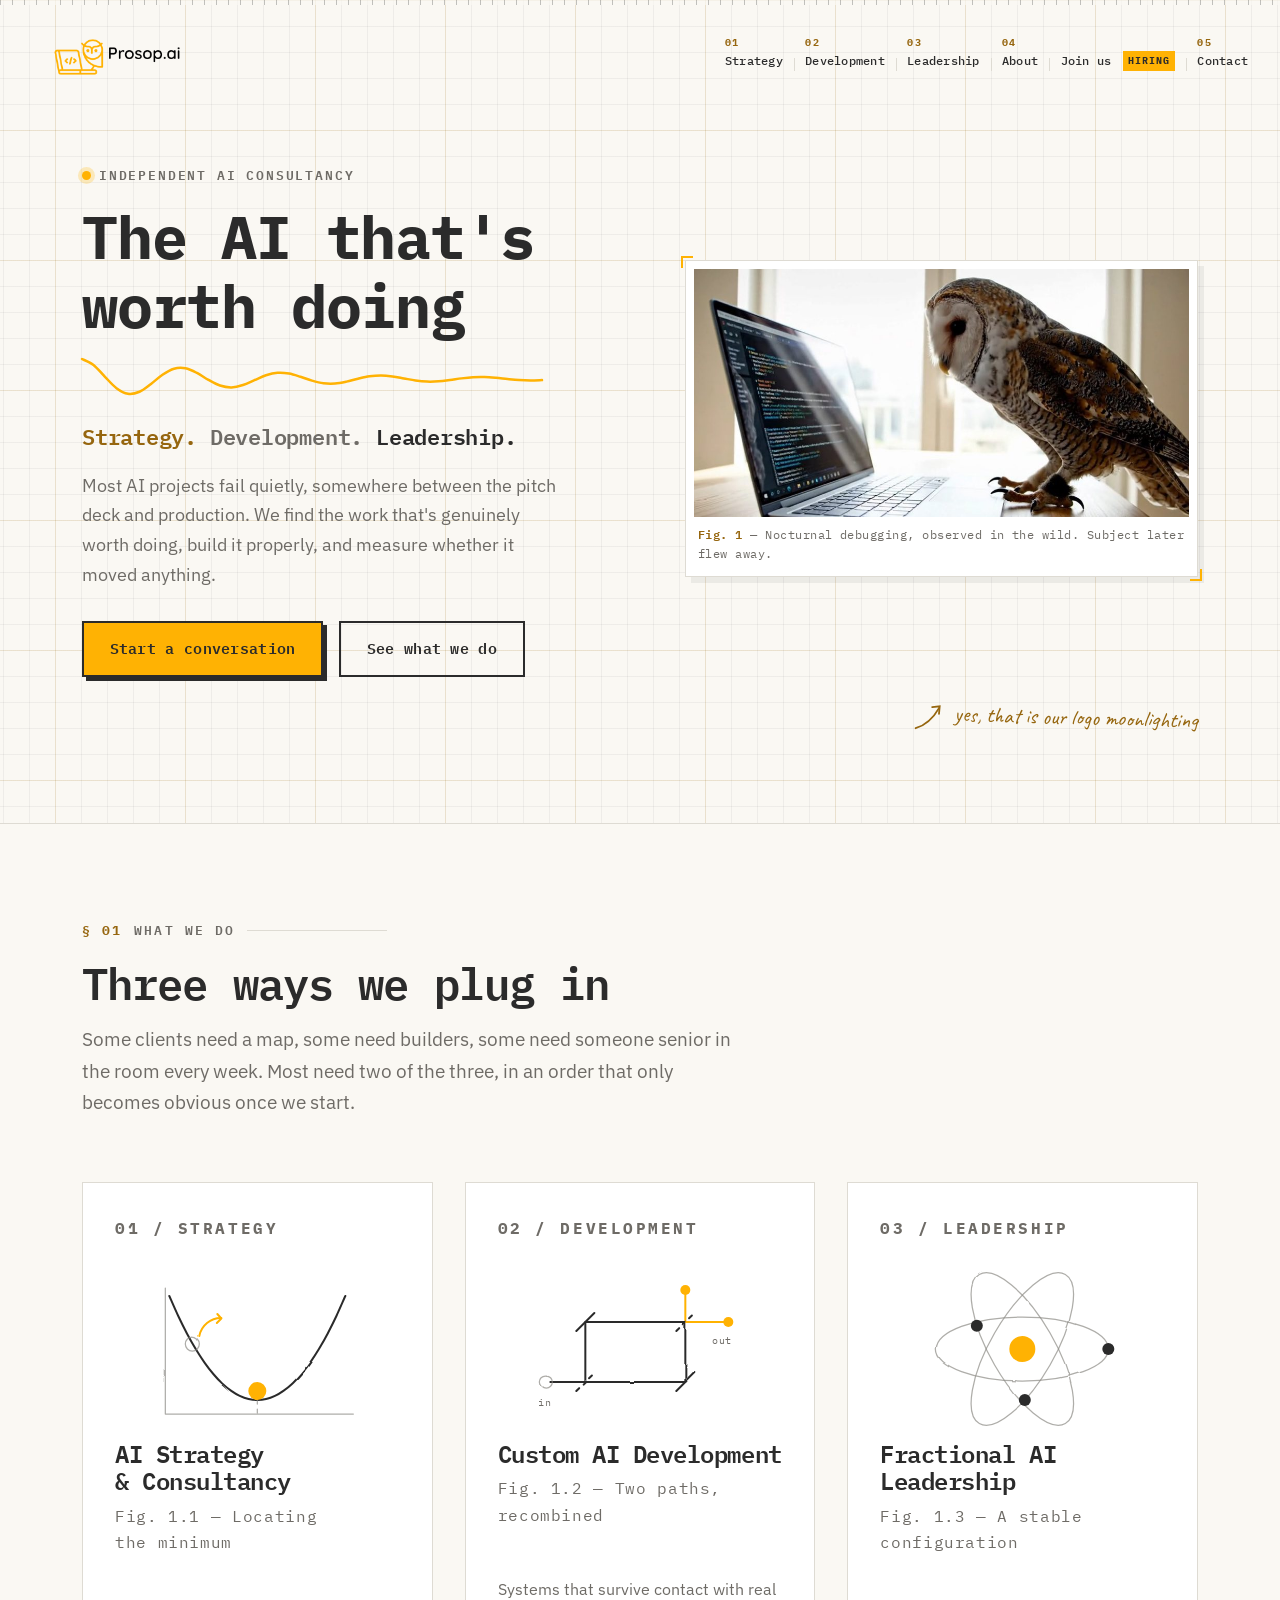
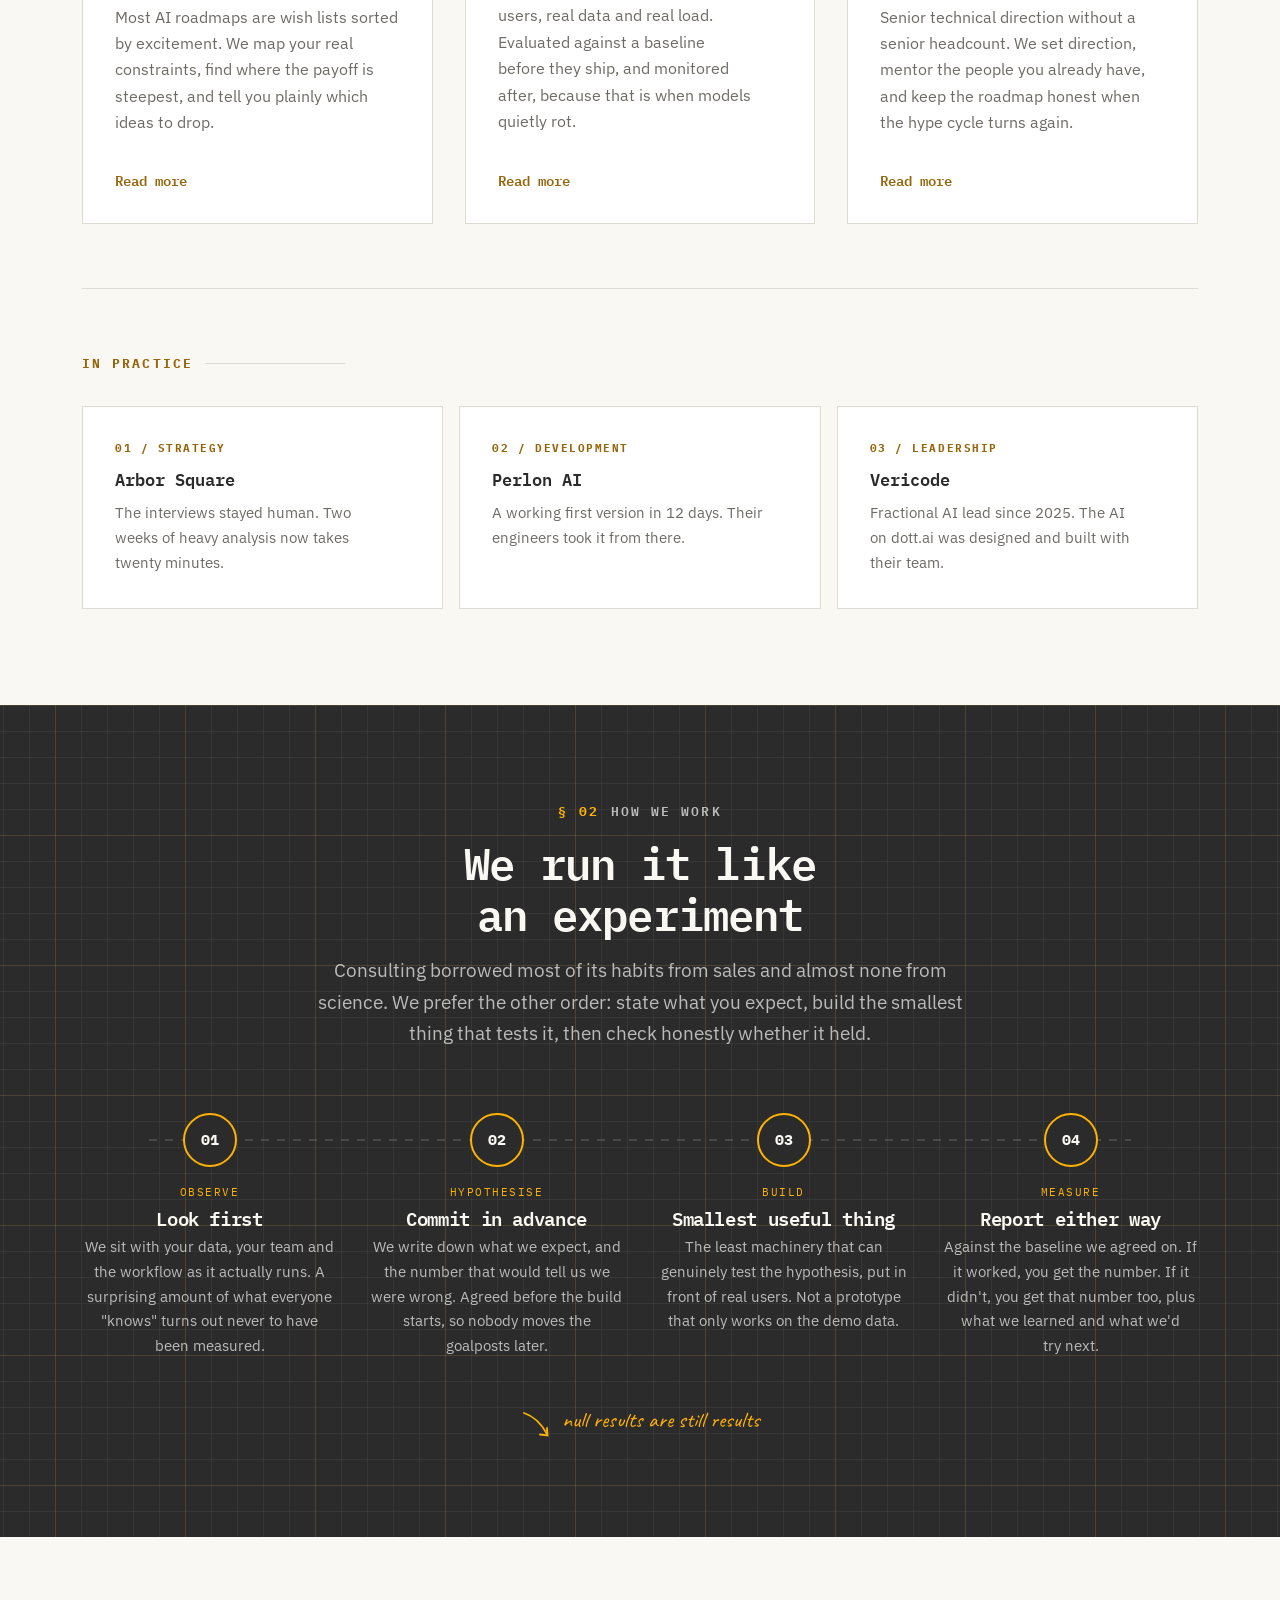
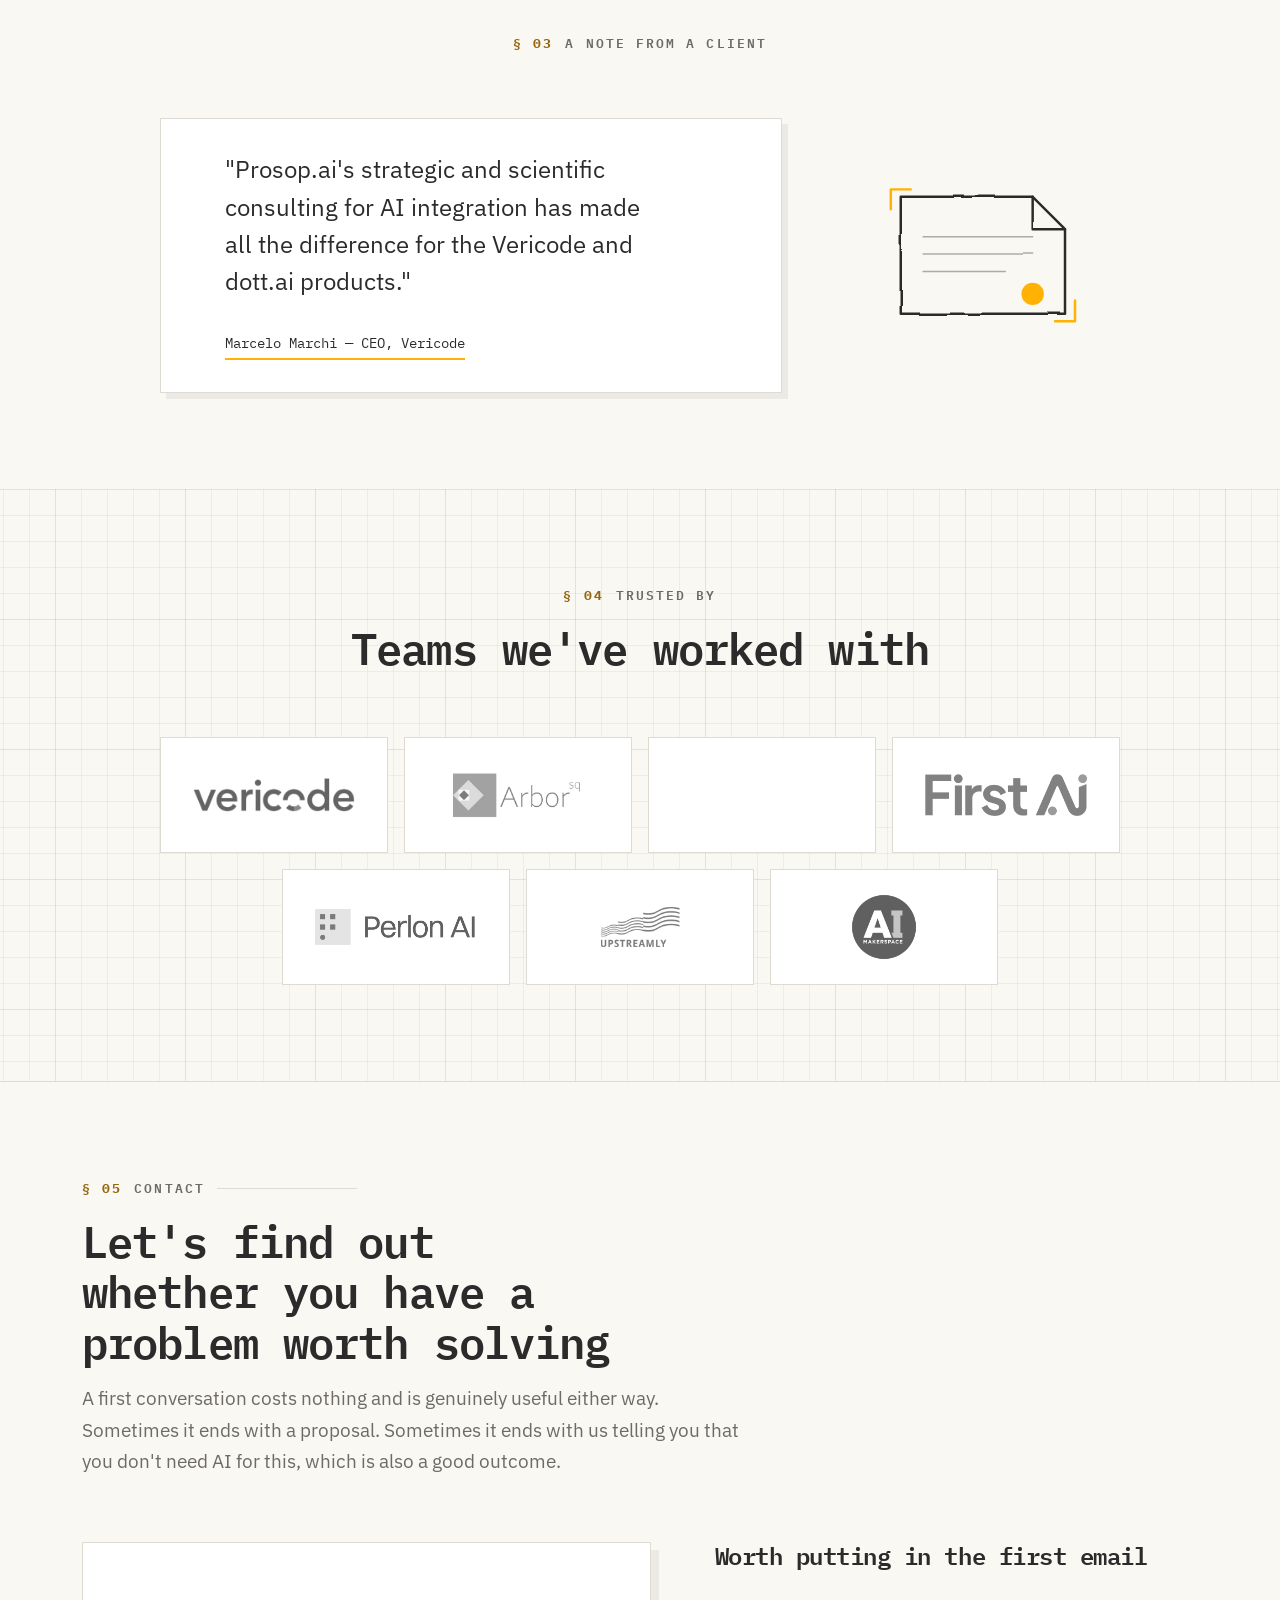
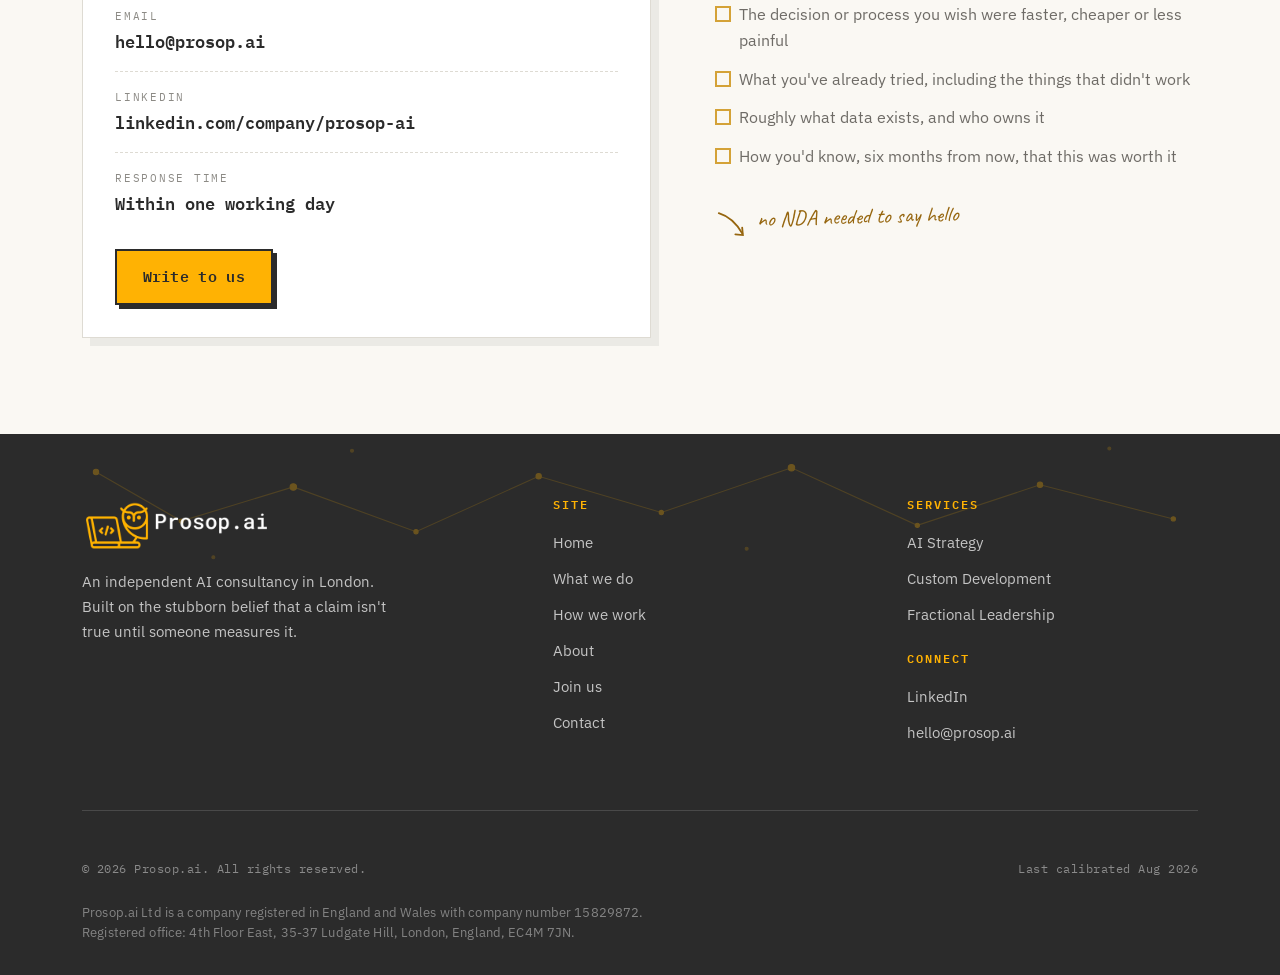
==== commit 9a0f67a6: "Prepare the site for launch on GitHub Pages. Shared links were the weakest part of going public: ind" ====
--- a/index.html
+++ b/index.html
@@ -5,11 +5,24 @@
     <meta name="viewport" content="width=device-width, initial-scale=1.0">
     <meta name="description" content="Prosop.ai is an independent AI consultancy. We find the AI work worth doing, build it, and measure whether it worked. Strategy, custom development and fractional AI leadership.">
     <title>Prosop.ai — The AI that's worth doing</title>
+    <link rel="canonical" href="https://prosop.ai/">
 
     <meta property="og:title" content="Prosop.ai — The AI that's worth doing">
     <meta property="og:description" content="Strategy. Development. Leadership. An independent AI consultancy that finds the work worth doing, builds it, and measures whether it worked.">
     <meta property="og:type" content="website">
-    <meta property="og:image" content="images/Transparent Logo_black_letters.png">
+    <meta property="og:url" content="https://prosop.ai/">
+    <meta property="og:site_name" content="Prosop.ai">
+    <meta property="og:locale" content="en_GB">
+    <meta property="og:image" content="https://prosop.ai/images/og-home.png">
+    <meta property="og:image:width" content="1200">
+    <meta property="og:image:height" content="630">
+    <meta property="og:image:alt" content="Prosop.ai — The AI that's worth doing. Strategy. Development. Leadership.">
+
+    <meta name="twitter:card" content="summary_large_image">
+    <meta name="twitter:title" content="Prosop.ai — The AI that's worth doing">
+    <meta name="twitter:description" content="Strategy. Development. Leadership. An independent AI consultancy that finds the work worth doing, builds it, and measures whether it worked.">
+    <meta name="twitter:image" content="https://prosop.ai/images/og-home.png">
+
     <meta name="theme-color" content="#FAF8F3">
 
     <link rel="preconnect" href="https://fonts.googleapis.com">
@@ -21,6 +34,85 @@
     <link rel="icon" type="image/png" href="images/icon-512.png" sizes="512x512">
     <link rel="apple-touch-icon" href="images/apple-touch-icon.png">
     <script src="js/main.js" defer></script>
+
+    <script type="application/ld+json">
+    {
+        "@context": "https://schema.org",
+        "@type": "ProfessionalService",
+        "@id": "https://prosop.ai/#organisation",
+        "name": "Prosop.ai",
+        "legalName": "Prosop.ai Ltd",
+        "url": "https://prosop.ai/",
+        "logo": "https://prosop.ai/images/icon-512.png",
+        "image": "https://prosop.ai/images/og-home.png",
+        "description": "An independent AI consultancy. We find the AI work worth doing, build it, and measure whether it worked. Strategy, custom development and fractional AI leadership.",
+        "slogan": "The AI that's worth doing",
+        "email": "hello@prosop.ai",
+        "sameAs": ["https://www.linkedin.com/company/prosop-ai"],
+        "identifier": {
+            "@type": "PropertyValue",
+            "name": "Company number",
+            "value": "15829872"
+        },
+        "address": {
+            "@type": "PostalAddress",
+            "streetAddress": "4th Floor East, 35-37 Ludgate Hill",
+            "addressLocality": "London",
+            "postalCode": "EC4M 7JN",
+            "addressCountry": "GB"
+        },
+        "founder": {
+            "@type": "Person",
+            "name": "Debora Andrade",
+            "jobTitle": "Founder",
+            "alumniOf": ["University of Oxford", "Imperial College London"]
+        },
+        "areaServed": [
+            { "@type": "Country", "name": "United Kingdom" },
+            { "@type": "Country", "name": "Brazil" }
+        ],
+        "knowsAbout": [
+            "Artificial intelligence strategy",
+            "Machine learning engineering",
+            "Large language model applications",
+            "Model evaluation and monitoring",
+            "GDPR-compliant data systems"
+        ],
+        "hasOfferCatalog": {
+            "@type": "OfferCatalog",
+            "name": "Services",
+            "itemListElement": [
+                {
+                    "@type": "Offer",
+                    "itemOffered": {
+                        "@type": "Service",
+                        "name": "AI Strategy & Consultancy",
+                        "url": "https://prosop.ai/strategy.html",
+                        "description": "A prioritised AI roadmap built on your real constraints, with a written rationale for every idea that did not make it."
+                    }
+                },
+                {
+                    "@type": "Offer",
+                    "itemOffered": {
+                        "@type": "Service",
+                        "name": "Custom AI Development",
+                        "url": "https://prosop.ai/development.html",
+                        "description": "AI systems built against a baseline, evaluated before they ship, and instrumented so you find out when they drift."
+                    }
+                },
+                {
+                    "@type": "Offer",
+                    "itemOffered": {
+                        "@type": "Service",
+                        "name": "Fractional AI Leadership",
+                        "url": "https://prosop.ai/leadership.html",
+                        "description": "Senior technical direction a few days a month: architecture reviews, evaluation design and team mentorship."
+                    }
+                }
+            ]
+        }
+    }
+    </script>
 </head>
 <body>
     <!-- Wobble filter: turns clean vector paths into something closer to pen on paper -->
@@ -320,7 +412,6 @@
                     <div class="logo-cell"><img src="images/logo_dott.png" alt="dott.ai" width="927" height="354" loading="lazy" decoding="async"></div>
                     <div class="logo-cell"><img src="images/logo_firstai.png" alt="First AI" width="600" height="154" loading="lazy" decoding="async"></div>
                     <div class="logo-cell"><img src="images/logo_perlonai.png" alt="Perlon AI" width="1275" height="281" loading="lazy" decoding="async"></div>
-                    <div class="logo-cell"><img src="images/logo_perlonlabs.png" alt="Perlon Labs" width="1334" height="225" loading="lazy" decoding="async"></div>
                     <div class="logo-cell logo-cell--square"><img src="images/logo_upstreamly.png" alt="Upstreamly" width="306" height="236" loading="lazy" decoding="async"></div>
                     <div class="logo-cell logo-cell--square"><img src="images/logo_aimakerspace.png" alt="AI Makerspace" width="280" height="280" loading="lazy" decoding="async"></div>
                 </div>
@@ -351,7 +442,7 @@
                             </div>
                             <div class="contact__item">
                                 <span class="contact__key">Response time</span>
-                                <span class="contact__val">Within two working days</span>
+                                <span class="contact__val">Within one working day</span>
                             </div>
                         </div>
 
@@ -398,7 +489,7 @@
                             <img src="images/cropped_transparent_logo_white_letters.png" alt="Prosop.ai" width="1920" height="568" loading="lazy">
                         </a>
                     </div>
-                    <p>Designing intelligent systems one project at a time. Built on the stubborn belief that a claim isn't true until someone measures it.</p>
+                    <p>An independent AI consultancy in London. Built on the stubborn belief that a claim isn't true until someone measures it.</p>
                 </div>
                 <div>
                     <h4>Site</h4>
@@ -428,6 +519,7 @@
             <div class="footer__bottom">
                 <p>&copy; <span id="year">2026</span> Prosop.ai. All rights reserved.</p>
                 <p class="footer__version">Last calibrated Aug 2026</p>
+                <p class="footer__legal">Prosop.ai Ltd is a company registered in England and Wales with company number 15829872.<br>Registered office: 4th Floor East, 35-37 Ludgate Hill, London, England, EC4M 7JN.</p>
             </div>
         </div>
     </footer>
--- a/style.css
+++ b/style.css
@@ -91,7 +91,7 @@
     scroll-behavior: smooth;
     font-size: 16px;
     /* Clears the fixed header when jumping to #contact and friends */
-    scroll-padding-top: 6rem;
+    scroll-padding-top: 7rem;
     -webkit-text-size-adjust: 100%;
 }
 
@@ -422,13 +422,13 @@
 }
 
 .header__logo img {
-    height: 68px;
+    height: 80px;
     width: auto;
     transition: height var(--t-mid), opacity var(--t-fast);
 }
 
 .header.is-scrolled .header__logo img {
-    height: 48px;
+    height: 56px;
 }
 
 .header__logo a:hover img {
@@ -1288,16 +1288,20 @@
 
 /* 17  TRUSTED BY ========================================================= */
 
+/* Flex rather than grid so a short final row centres instead of hanging left */
 .logo-grid {
-    display: grid;
-    grid-template-columns: repeat(4, 1fr);
+    display: flex;
+    flex-wrap: wrap;
+    justify-content: center;
     gap: var(--space-sm);
     max-width: 960px;
     margin: 0 auto;
 }
 
-/* One uniform box per logo instead of per-logo height overrides */
+/* One uniform box per logo instead of per-logo height overrides.
+   228px basis puts four on a row at the 960px cap. */
 .logo-cell {
+    flex: 0 1 228px;
     display: grid;
     place-items: center;
     height: 116px;
@@ -1851,6 +1855,16 @@
     max-width: none;
 }
 
+.footer .footer__legal {
+    flex: 1 0 100%;
+    font-family: var(--font-sans);
+    font-size: 0.8125rem;
+    letter-spacing: 0.01em;
+    line-height: 1.55;
+    color: rgba(255, 255, 255, 0.42);
+    max-width: none;
+}
+
 /* 23  REVEAL ============================================================= */
 
 .reveal {
@@ -1925,11 +1939,11 @@
     }
 
     .header__logo img {
-        height: 54px;
+        height: 62px;
     }
 
     .header.is-scrolled .header__logo img {
-        height: 42px;
+        height: 46px;
     }
 
     .footer__grid {
@@ -1937,11 +1951,8 @@
         gap: var(--space-md);
     }
 
-    .logo-grid {
-        grid-template-columns: repeat(2, 1fr);
-    }
-
     .logo-cell {
+        flex-basis: calc(50% - var(--space-sm) / 2);
         height: 100px;
         padding: var(--space-xs);
     }
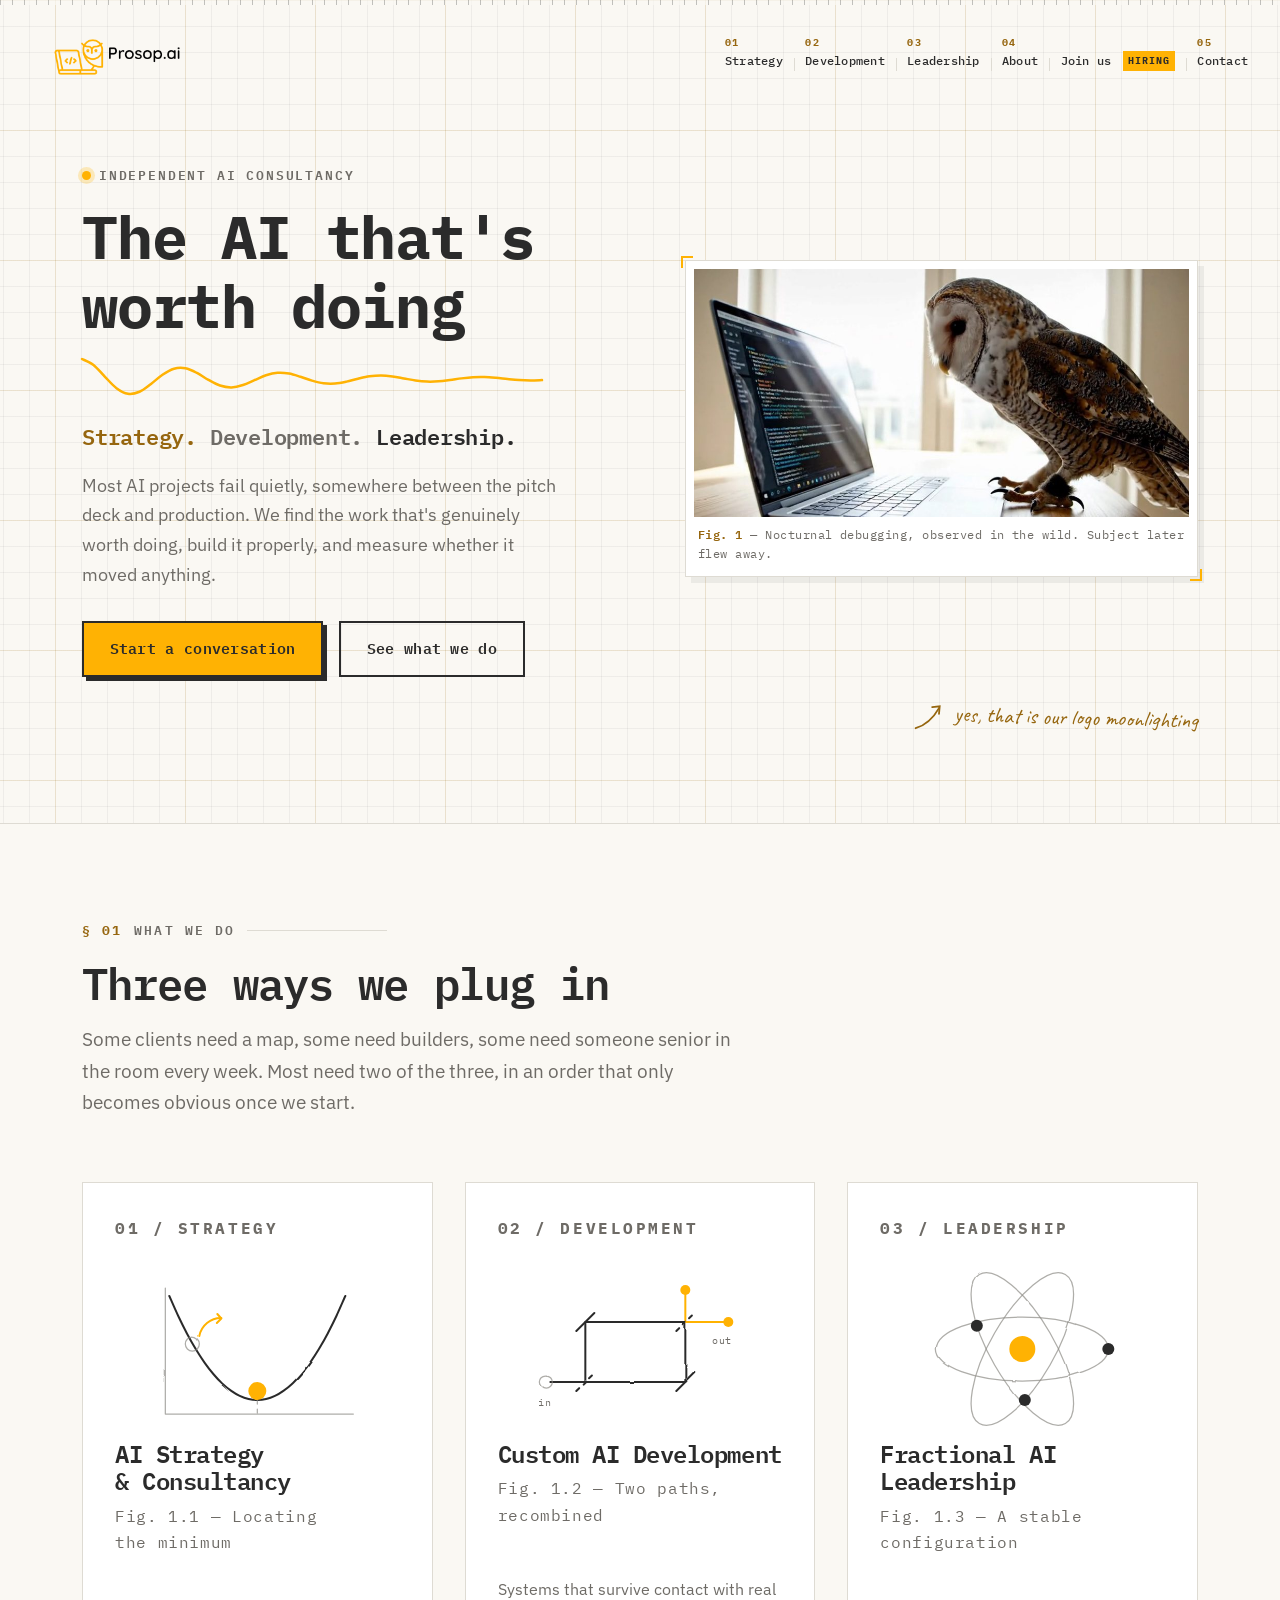
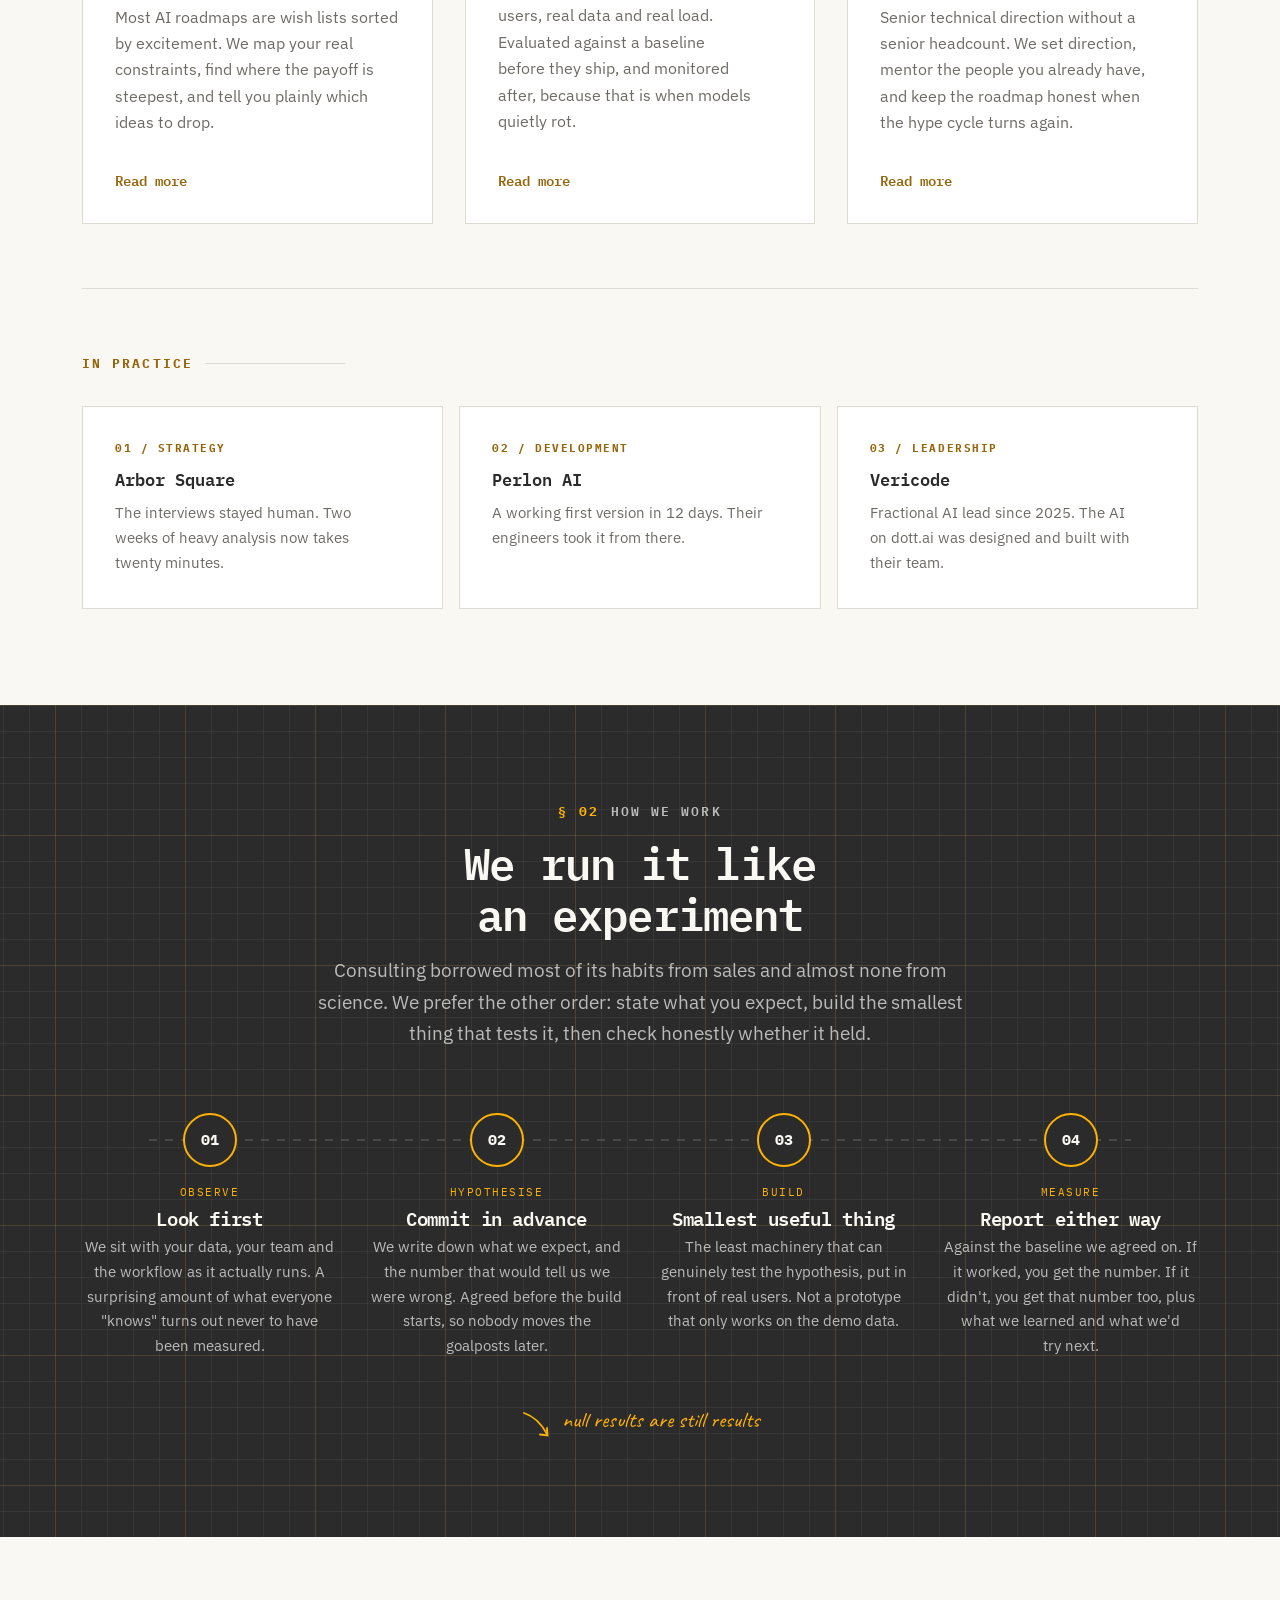
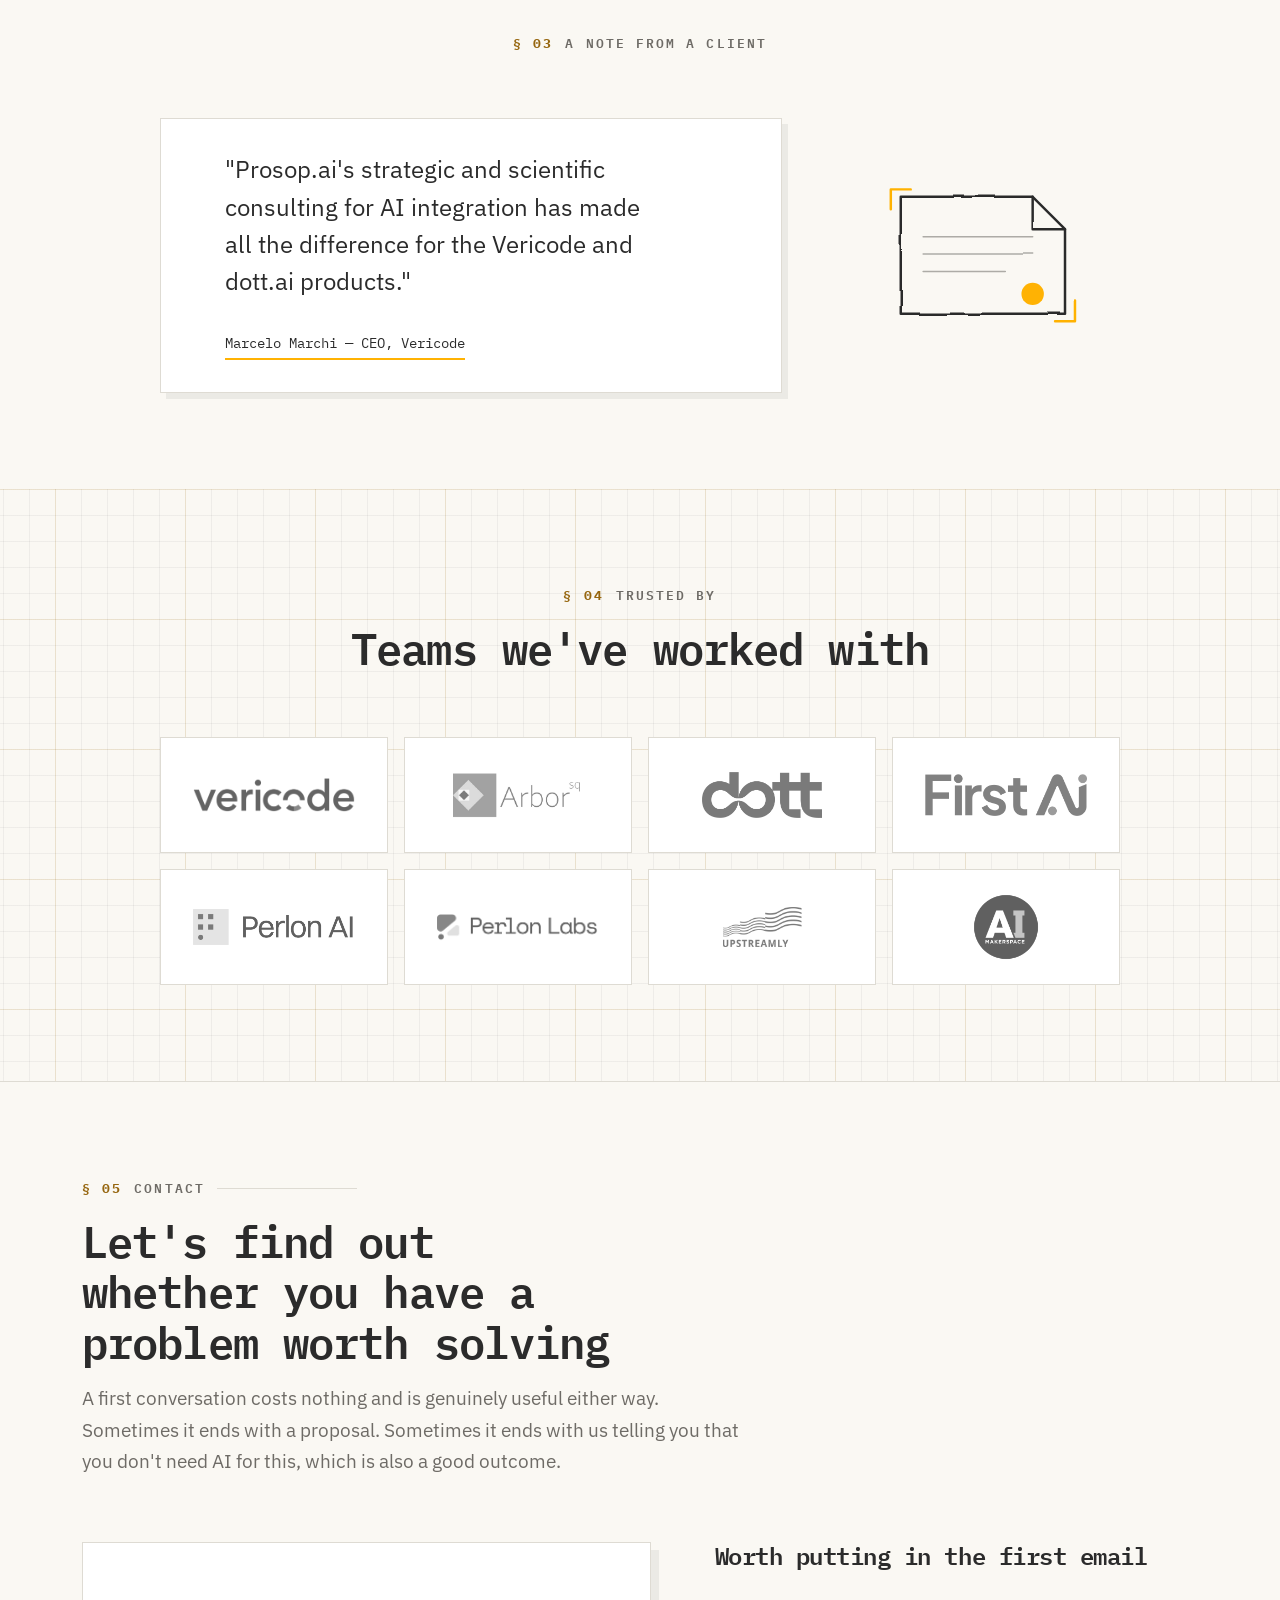
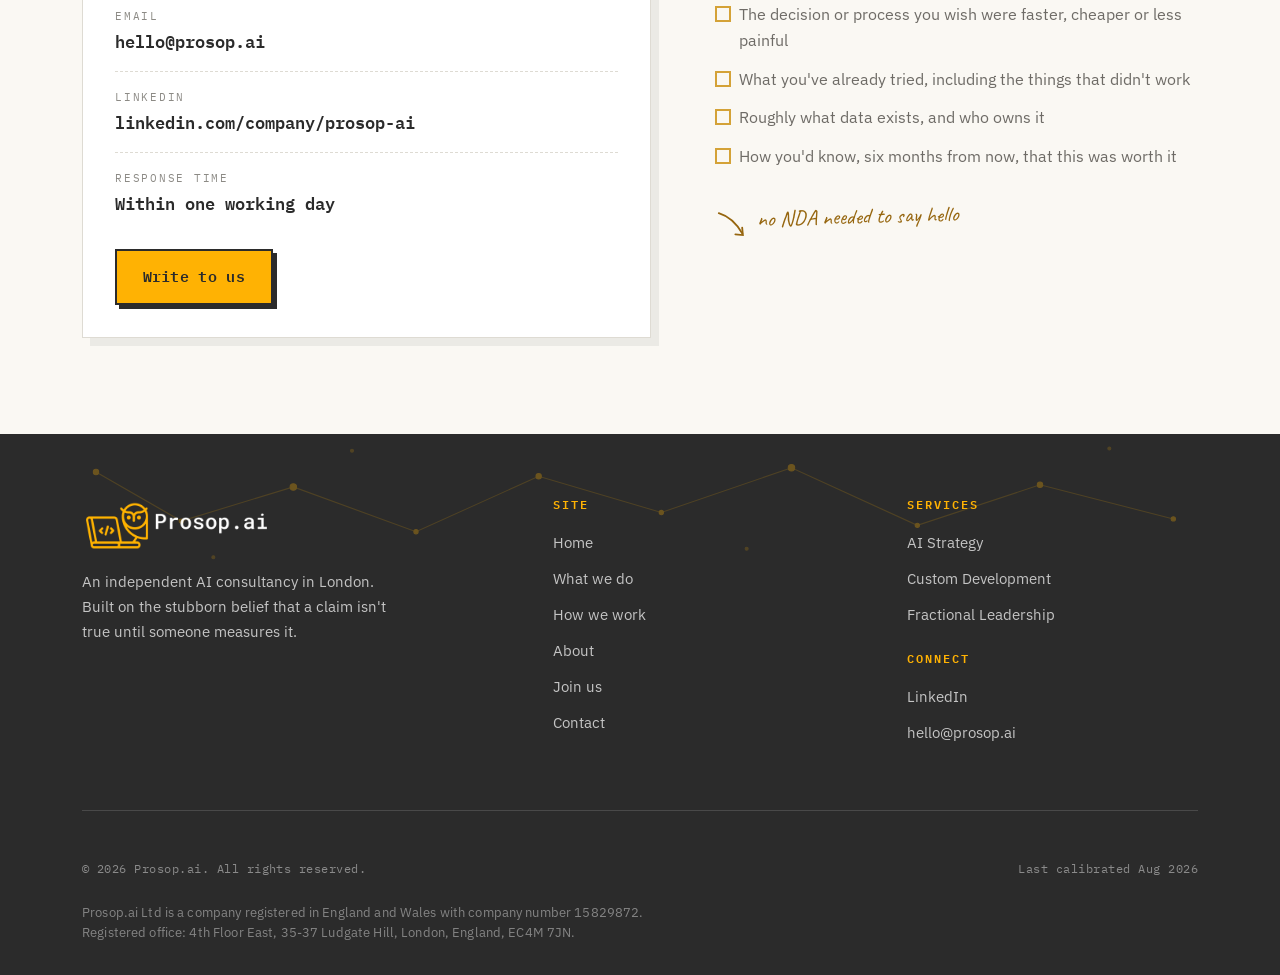
==== commit b66f19d6: "Put Perlon Labs back on the logo wall. I removed it earlier on the assumption that listing it next t" ====
--- a/index.html
+++ b/index.html
@@ -412,6 +412,7 @@
                     <div class="logo-cell"><img src="images/logo_dott.png" alt="dott.ai" width="927" height="354" loading="lazy" decoding="async"></div>
                     <div class="logo-cell"><img src="images/logo_firstai.png" alt="First AI" width="600" height="154" loading="lazy" decoding="async"></div>
                     <div class="logo-cell"><img src="images/logo_perlonai.png" alt="Perlon AI" width="1275" height="281" loading="lazy" decoding="async"></div>
+                    <div class="logo-cell"><img src="images/logo_perlonlabs.png" alt="Perlon Labs" width="1334" height="225" loading="lazy" decoding="async"></div>
                     <div class="logo-cell logo-cell--square"><img src="images/logo_upstreamly.png" alt="Upstreamly" width="306" height="236" loading="lazy" decoding="async"></div>
                     <div class="logo-cell logo-cell--square"><img src="images/logo_aimakerspace.png" alt="AI Makerspace" width="280" height="280" loading="lazy" decoding="async"></div>
                 </div>
